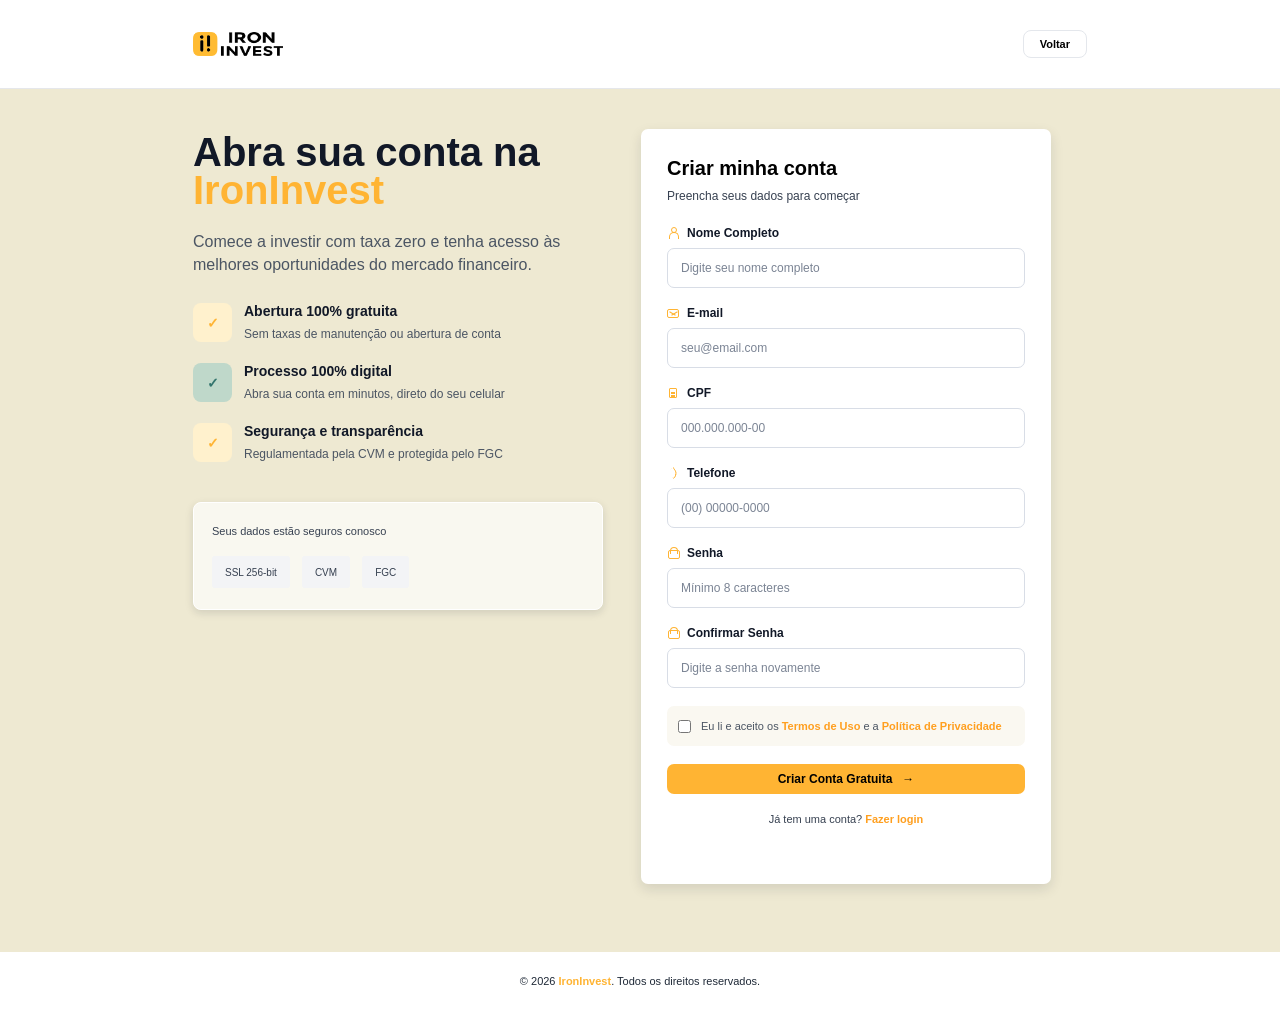
==== cadastro.html @ 4c27e64c "cadastro" ====
<!DOCTYPE html>
<html lang="pt-br" data-theme="light">
<head>
    <meta charset="UTF-8" />
    <meta name="viewport" content="width=device-width, initial-scale=1.0" />
    <meta name="description" content="Abra sua conta na IronInvest preenchendo seus dados cadastrais." />
    <meta name="referrer" content="strict-origin-when-cross-origin" />
    <meta http-equiv="Content-Security-Policy" content="default-src 'self'; script-src 'self'; style-src 'self' https://fonts.googleapis.com; font-src https://fonts.gstatic.com; img-src 'self' data:; object-src 'none'; base-uri 'self'; form-action 'self'; connect-src 'self'; upgrade-insecure-requests">
    <title>Abrir Conta | IronInvest</title>
    <link rel="shortcut icon" href="imagens/iron 512x512.png" type="image/x-icon">
    <link rel="preconnect" href="https://fonts.googleapis.com">
    <link rel="preconnect" href="https://fonts.gstatic.com" crossorigin>
    <link href="https://fonts.googleapis.com/css2?family=Inter:wght@400;500;600;700&display=swap" rel="stylesheet">
    <script src="theme-init.js"></script>
    <link rel="stylesheet" href="style.css">
</head>

<body class="cadastro-page">
    <header class="cadastro-header">
        <div class="container cadastro-header-container">
            <a href="index.html" class="logo-link">
                <img src="imagens/iron 300x80.png" alt="Logo IronInvest" class="logo" width="300" height="80" decoding="async">
            </a>

            <a class="cadastro-voltar" href="index.html">Voltar</a>
        </div>
    </header>

    <main class="cadastro-main">
        <div class="container cadastro-layout">
            <section class="cadastro-copy" aria-labelledby="cadastroTitulo">
                <h1 id="cadastroTitulo">Abra sua conta na <span>IronInvest</span></h1>
                <p>Comece a investir com taxa zero e tenha acesso às melhores oportunidades do mercado financeiro.</p>

                <div class="cadastro-beneficios" aria-label="Benefícios da conta IronInvest">
                    <article class="cadastro-beneficio">
                        <span class="cadastro-beneficio-icone cadastro-icone-amarelo" aria-hidden="true">✓</span>
                        <div>
                            <h2>Abertura 100% gratuita</h2>
                            <p>Sem taxas de manutenção ou abertura de conta</p>
                        </div>
                    </article>

                    <article class="cadastro-beneficio">
                        <span class="cadastro-beneficio-icone cadastro-icone-verde" aria-hidden="true">✓</span>
                        <div>
                            <h2>Processo 100% digital</h2>
                            <p>Abra sua conta em minutos, direto do seu celular</p>
                        </div>
                    </article>

                    <article class="cadastro-beneficio">
                        <span class="cadastro-beneficio-icone cadastro-icone-amarelo" aria-hidden="true">✓</span>
                        <div>
                            <h2>Segurança e transparência</h2>
                            <p>Regulamentada pela CVM e protegida pelo FGC</p>
                        </div>
                    </article>
                </div>

                <aside class="cadastro-seguranca" aria-label="Selos de segurança">
                    <p>Seus dados estão seguros conosco</p>
                    <div>
                        <span>SSL 256-bit</span>
                        <span>CVM</span>
                        <span>FGC</span>
                    </div>
                </aside>
            </section>

            <section class="cadastro-card" aria-labelledby="cadastroFormTitulo">
                <h2 id="cadastroFormTitulo">Criar minha conta</h2>
                <p>Preencha seus dados para começar</p>

                <form class="cadastro-form" action="cadastro.php" method="post" autocomplete="on">
                    <input type="hidden" name="origem" value="site_ironinvest">

                    <div class="cadastro-campo">
                        <label for="cadastroNome">
                            <span class="cadastro-label-icon cadastro-icon-user" aria-hidden="true"></span>
                            Nome Completo
                        </label>
                        <input type="text" id="cadastroNome" name="nome_completo" autocomplete="name" placeholder="Digite seu nome completo" minlength="3" maxlength="120" required>
                    </div>

                    <div class="cadastro-campo">
                        <label for="cadastroEmail">
                            <span class="cadastro-label-icon cadastro-icon-email" aria-hidden="true"></span>
                            E-mail
                        </label>
                        <input type="email" id="cadastroEmail" name="email" inputmode="email" autocomplete="email" placeholder="seu@email.com" maxlength="160" required>
                    </div>

                    <div class="cadastro-campo">
                        <label for="cadastroCpf">
                            <span class="cadastro-label-icon cadastro-icon-doc" aria-hidden="true"></span>
                            CPF
                        </label>
                        <input type="text" id="cadastroCpf" name="cpf" inputmode="numeric" autocomplete="off" placeholder="000.000.000-00" maxlength="14" pattern="\d{3}\.\d{3}\.\d{3}-\d{2}" required>
                    </div>

                    <div class="cadastro-campo">
                        <label for="cadastroTelefone">
                            <span class="cadastro-label-icon cadastro-icon-phone" aria-hidden="true"></span>
                            Telefone
                        </label>
                        <input type="tel" id="cadastroTelefone" name="telefone" inputmode="tel" autocomplete="tel" placeholder="(00) 00000-0000" maxlength="15" required>
                    </div>

                    <div class="cadastro-campo">
                        <label for="cadastroSenha">
                            <span class="cadastro-label-icon cadastro-icon-lock" aria-hidden="true"></span>
                            Senha
                        </label>
                        <input type="password" id="cadastroSenha" name="senha" autocomplete="new-password" placeholder="Mínimo 8 caracteres" minlength="8" maxlength="72" required>
                    </div>

                    <div class="cadastro-campo">
                        <label for="cadastroConfirmarSenha">
                            <span class="cadastro-label-icon cadastro-icon-lock" aria-hidden="true"></span>
                            Confirmar Senha
                        </label>
                        <input type="password" id="cadastroConfirmarSenha" name="confirmar_senha" autocomplete="new-password" placeholder="Digite a senha novamente" minlength="8" maxlength="72" required>
                    </div>

                    <label class="cadastro-termos" for="cadastroTermos">
                        <input type="checkbox" id="cadastroTermos" name="aceite_termos" value="1" required>
                        <span>Eu li e aceito os <a href="suporte.html#perguntas">Termos de Uso</a> e a <a href="sobre.html#certificacoes">Política de Privacidade</a></span>
                    </label>

                    <button class="cadastro-submit" type="submit">
                        Criar Conta Gratuita
                        <span aria-hidden="true">→</span>
                    </button>

                    <p class="cadastro-login">Já tem uma conta? <a href="index.html#login">Fazer login</a></p>
                    <p class="cadastro-status" role="status" aria-live="polite"></p>
                </form>
            </section>
        </div>
    </main>

    <footer class="cadastro-footer">
        <p>© 2026 <strong>IronInvest</strong>. Todos os direitos reservados.</p>
    </footer>

    <script src="site.js" defer></script>
</body>
</html>
---- style.css ----
﻿@charset "UTF-8";

:root {
    --color-page: #f3efe0;
    --color-section: #f7f5ee;
    --color-surface: #ffffff;
    --color-text: #061229;
    --color-primary: #ffbb32;
    --color-primary-dark: #ffb433;
    --color-green: #38765e;
    --color-blue: #1d3456;
    --shadow-soft: 0 3px 10px rgba(0, 0, 0, 0.08);
    --shadow-card: 0 18px 32px rgba(0, 0, 0, 0.12);
    --radius-sm: 7px;
    --radius-md: 8px;
    --section-fade: 72px;
    --container-padding: clamp(20px, 4vw, 32px);
    --section-padding: clamp(56px, 8vw, 84px);
}

* {
    box-sizing: border-box;
    margin: 0;
    padding: 0;
}

html {
    scroll-behavior: smooth;
    -webkit-text-size-adjust: 100%;
}

body {
    background-color: var(--color-page);
    color: var(--color-text);
    font-family: Inter, -apple-system, BlinkMacSystemFont, "Segoe UI", Roboto, sans-serif;
    overflow-x: hidden;
    padding-top: 78px;
}

img,
svg,
video,
canvas {
    height: auto;
    max-width: 100%;
}

input,
button,
textarea,
select {
    max-width: 100%;
}

a,
button,
input,
summary {
    -webkit-tap-highlight-color: rgba(255, 187, 50, 0.22);
}

:focus-visible {
    outline: 3px solid rgba(255, 187, 50, 0.55);
    outline-offset: 3px;
}

.container {
    max-width: 1160px;
    margin: 0 auto;
    padding: 0 var(--container-padding);
    width: 100%;
}

.responsive-section {
    padding-block: var(--section-padding);
}

.responsive-grid {
    --grid-min: 240px;
    --grid-gap: 24px;
    display: grid;
    gap: var(--grid-gap);
    grid-template-columns: repeat(auto-fit, minmax(min(100%, var(--grid-min)), 1fr));
}

.section-heading {
    margin: 0 auto 48px;
    max-width: 720px;
    text-align: center;
}

.stack {
    display: grid;
    gap: clamp(18px, 3vw, 28px);
}

/* HEADER */
.header {
    width: 100%;
    background: var(--color-surface);
    border-bottom: 1px solid #e5e5e5;
    position: fixed;
    top: 0;
    left: 0;
    z-index: 1000;
}

.header-container {
    display: grid;
    grid-template-columns: auto 1fr auto;
    align-items: center;
    height: 78px;
}

.logo-link {
    text-decoration: none;
}

.logo {
    display: block;
    height: 24px;
    max-width: 92px;
    width: auto;
}

.nav {
    display: flex;
    justify-content: center;
}

.menu {
    list-style: none;
    display: flex;
    gap: 32px;
}

.menu a,
.menu-disabled {
    text-decoration: none;
    font-size: 14px;
    line-height: 1.2;
    color: #000;
    font-weight: 600;
}

.menu-disabled {
    cursor: default;
}

.menu a:hover {
    color: var(--color-primary);
}

.menu a[aria-current="page"] {
    color: var(--color-primary-dark);
}

.actions {
    display: flex;
    align-items: center;
    gap: 12px;
}

/* BOTÕES GERAIS */
button {
    cursor: pointer;
    border: none;
    font-size: 12px;
    border-radius: var(--radius-md);
    font-family: inherit;
    transition:
        background-color 0.2s ease,
        color 0.2s ease,
        filter 0.2s ease,
        transform 0.2s ease,
        box-shadow 0.2s ease;
}

.theme-btn,
.login-btn {
    background: transparent;
    font-weight: 600;
    display: flex;
    align-items: center;
    gap: 6px;
}

.theme-btn:hover,
.login-btn:hover {
    background-color: #f5f5f5;
}

.theme-btn {
    width: 36px;
    height: 36px;
    justify-content: center;
    padding: 0;
    background: #f5f5f5;
    border: 1px solid #e4e4e4;
    box-shadow: 0 3px 8px rgba(15, 23, 42, 0.06);
}

.theme-btn:hover {
    background: #eeeeee;
    box-shadow: 0 4px 10px rgba(15, 23, 42, 0.08);
}

.login-btn {
    min-width: 90px;
    min-height: 36px;
    justify-content: center;
    padding: 10px 18px;
}

.primary-btn {
    background: var(--color-primary);
    border-radius: var(--radius-md);
    color: #000000;
    display: inline-flex;
    align-items: center;
    justify-content: center;
    font-size: 12px;
    font-weight: 600;
    min-height: 36px;
    padding: 10px 18px;
    text-decoration: none;
}

.primary-btn:hover {
    filter: brightness(0.95);
}

/* LOGIN MODAL */
body.login-modal-aberto {
    overflow: hidden;
}

.login-modal[hidden] {
    display: none;
}

.login-modal {
    position: fixed;
    inset: 0;
    z-index: 2000;
    display: grid;
    place-items: center;
    padding: 24px;
}

.login-backdrop {
    position: absolute;
    inset: 0;
    background: rgba(15, 18, 22, 0.34);
    backdrop-filter: blur(6px);
}

.login-dialog {
    position: relative;
    width: min(354px, 100%);
    max-height: min(560px, calc(100vh - 48px));
    overflow-y: auto;
    background: #ffffff;
    border-radius: 7px;
    box-shadow: 0 18px 36px rgba(15, 23, 42, 0.22);
    padding: 27px 25px 25px;
}

.login-topo {
    display: flex;
    align-items: center;
    justify-content: space-between;
    gap: 16px;
    margin-bottom: 22px;
}

.login-topo h2 {
    color: #111827;
    font-size: 19px;
    line-height: 1.2;
}

.login-close {
    width: 24px;
    height: 24px;
    background: transparent;
    color: #64748b;
    border-radius: 50%;
    display: inline-flex;
    align-items: center;
    justify-content: center;
    font-size: 24px;
    line-height: 1;
    padding: 0;
}

.login-close:hover {
    background: #f3f4f6;
    color: #111827;
}

.login-form {
    display: grid;
    gap: 18px;
}

.login-campo {
    display: grid;
    gap: 8px;
}

.login-campo label {
    color: #111827;
    display: inline-flex;
    align-items: center;
    gap: 8px;
    font-size: 12px;
    font-weight: 700;
}

.login-label-icon {
    color: var(--color-primary-dark);
    display: inline-block;
    flex: 0 0 12px;
    height: 12px;
    position: relative;
    width: 12px;
}

.login-label-email {
    border: 1.5px solid currentColor;
    border-radius: 2px;
    height: 9px;
    margin-top: 1px;
}

.login-label-email::before,
.login-label-email::after {
    border-top: 1.5px solid currentColor;
    content: "";
    left: 1px;
    position: absolute;
    top: 3px;
    width: 7px;
}

.login-label-email::before {
    transform: rotate(31deg);
}

.login-label-email::after {
    left: 3px;
    transform: rotate(-31deg);
}

.login-label-lock::before {
    border: 1.5px solid currentColor;
    border-bottom: 0;
    border-radius: 6px 6px 0 0;
    content: "";
    height: 6px;
    left: 3px;
    position: absolute;
    top: 0;
    width: 6px;
}

.login-label-lock::after {
    border: 1.5px solid currentColor;
    border-radius: 2px;
    bottom: 0;
    content: "";
    height: 7px;
    left: 1px;
    position: absolute;
    width: 10px;
}

.login-campo input {
    width: 100%;
    min-height: 40px;
    border: 1px solid #d8dde6;
    border-radius: 7px;
    background: #ffffff;
    color: #111827;
    font-family: inherit;
    font-size: 12px;
    outline: 0;
    padding: 0 14px;
}

.login-campo input::placeholder {
    color: #7b8494;
}

.login-campo input:focus {
    border-color: var(--color-primary-dark);
    box-shadow: 0 0 0 3px rgba(255, 180, 51, 0.16);
}

.login-submit {
    min-height: 28px;
    background: var(--color-primary-dark);
    color: #000000;
    border-radius: 7px;
    display: inline-flex;
    align-items: center;
    justify-content: center;
    gap: 10px;
    font-weight: 700;
}

.login-submit:hover {
    filter: brightness(0.97);
}

.login-link,
.login-cadastro a {
    width: fit-content;
    margin: 0 auto;
    background: transparent;
    color: #ff9f1f;
    font-size: 11px;
    font-weight: 600;
    padding: 0;
    text-decoration: none;
}

.login-link:hover,
.login-cadastro a:hover {
    color: #d97706;
}

.login-cadastro {
    color: #5e6675;
    font-size: 11px;
    line-height: 1.4;
    text-align: center;
}

.login-status {
    min-height: 14px;
    color: #32746d;
    font-size: 11px;
    font-weight: 700;
    line-height: 1.3;
    text-align: center;
}

/* CADASTRO */
.cadastro-page {
    background: #eee9d2;
    min-height: 100vh;
    padding-top: 0;
}

.cadastro-header {
    background: #ffffff;
    border-bottom: 1px solid #e5e7eb;
    overflow: hidden;
}

.cadastro-header-container {
    max-width: 958px;
    min-height: 88px;
    display: flex;
    align-items: center;
    justify-content: space-between;
    gap: 24px;
}

.cadastro-voltar {
    flex: 0 0 auto;
    min-height: 28px;
    border: 1px solid #e4e7ec;
    border-radius: var(--radius-md);
    color: #000000;
    display: inline-flex;
    align-items: center;
    justify-content: center;
    font-size: 11px;
    font-weight: 700;
    padding: 7px 16px;
    text-decoration: none;
    white-space: nowrap;
}

.cadastro-voltar:hover {
    border-color: var(--color-primary-dark);
    color: #111827;
}

.cadastro-main {
    padding: 40px 0 68px;
}

.cadastro-layout {
    max-width: 958px;
    display: grid;
    grid-template-columns: minmax(0, 410px) minmax(0, 410px);
    gap: 38px;
    align-items: start;
}

.cadastro-copy {
    min-width: 0;
    padding-top: 4px;
}

.cadastro-copy h1 {
    color: #111827;
    font-size: clamp(34px, 3.8vw, 40px);
    line-height: 0.96;
    margin-bottom: 20px;
}

.cadastro-copy h1 span {
    color: var(--color-primary-dark);
    display: block;
}

.cadastro-copy > p {
    color: #4b5563;
    font-size: 16px;
    line-height: 1.45;
    margin-bottom: 27px;
    max-width: 390px;
}

.cadastro-beneficios {
    display: grid;
    gap: 21px;
    margin-bottom: 40px;
}

.cadastro-beneficio {
    display: grid;
    grid-template-columns: 39px minmax(0, 1fr);
    gap: 12px;
    align-items: center;
}

.cadastro-beneficio-icone {
    width: 39px;
    height: 39px;
    border-radius: var(--radius-md);
    display: inline-flex;
    align-items: center;
    justify-content: center;
    font-size: 14px;
    font-weight: 700;
}

.cadastro-icone-amarelo {
    background: #fff1cd;
    color: var(--color-primary-dark);
}

.cadastro-icone-verde {
    background: #bfd8ca;
    color: #32746d;
}

.cadastro-beneficio h2 {
    color: #111827;
    font-size: 14px;
    line-height: 1.2;
    margin-bottom: 6px;
}

.cadastro-beneficio p {
    color: #4b5563;
    font-size: 12px;
    line-height: 1.35;
}

.cadastro-seguranca {
    background: rgba(255, 255, 255, 0.68);
    border: 1px solid #ffffff;
    border-radius: var(--radius-md);
    box-shadow: 0 3px 8px rgba(15, 23, 42, 0.13);
    padding: 21px 18px;
}

.cadastro-seguranca p {
    color: #374151;
    font-size: 11px;
    line-height: 1.3;
    margin-bottom: 18px;
}

.cadastro-seguranca div {
    display: flex;
    flex-wrap: wrap;
    gap: 12px;
}

.cadastro-seguranca span {
    background: #f3f4f6;
    color: #374151;
    display: inline-flex;
    align-items: center;
    justify-content: center;
    min-height: 32px;
    border-radius: 3px;
    font-size: 10px;
    font-weight: 500;
    padding: 7px 13px;
}

.cadastro-card {
    min-width: 0;
    background: #ffffff;
    border-radius: 7px;
    box-shadow: 0 5px 13px rgba(15, 23, 42, 0.12);
    padding: 27px 26px 25px;
}

.cadastro-card h2 {
    color: #000000;
    font-size: 20px;
    line-height: 1.2;
    margin-bottom: 8px;
}

.cadastro-card > p {
    color: #374151;
    font-size: 12px;
    line-height: 1.45;
    margin-bottom: 21px;
}

.cadastro-form {
    display: grid;
    gap: 18px;
}

.cadastro-campo {
    display: grid;
    gap: 8px;
}

.cadastro-campo label {
    color: #111827;
    display: inline-flex;
    align-items: center;
    gap: 8px;
    font-size: 12px;
    font-weight: 700;
}

.cadastro-label-icon {
    color: var(--color-primary-dark);
    display: inline-block;
    flex: 0 0 12px;
    height: 12px;
    position: relative;
    width: 12px;
}

.cadastro-icon-user::before {
    border: 1.5px solid currentColor;
    border-radius: 50%;
    content: "";
    height: 4px;
    left: 4px;
    position: absolute;
    top: 0;
    width: 4px;
}

.cadastro-icon-user::after {
    border: 1.5px solid currentColor;
    border-bottom: 0;
    border-radius: 7px 7px 0 0;
    bottom: 0;
    content: "";
    height: 6px;
    left: 2px;
    position: absolute;
    width: 8px;
}

.cadastro-icon-email {
    border: 1.5px solid currentColor;
    border-radius: 2px;
    height: 9px;
    margin-top: 1px;
}

.cadastro-icon-email::before,
.cadastro-icon-email::after {
    border-top: 1.5px solid currentColor;
    content: "";
    left: 1px;
    position: absolute;
    top: 3px;
    width: 7px;
}

.cadastro-icon-email::before {
    transform: rotate(31deg);
}

.cadastro-icon-email::after {
    left: 3px;
    transform: rotate(-31deg);
}

.cadastro-icon-doc::before {
    border: 1.5px solid currentColor;
    border-radius: 1px;
    content: "";
    inset: 1px 2px;
    position: absolute;
}

.cadastro-icon-doc::after {
    background: currentColor;
    box-shadow: 0 3px 0 currentColor;
    content: "";
    height: 1.5px;
    left: 4px;
    position: absolute;
    top: 5px;
    width: 4px;
}

.cadastro-icon-phone::before {
    border: 1.5px solid currentColor;
    border-left: 0;
    border-top: 0;
    border-radius: 0 0 7px 0;
    content: "";
    height: 9px;
    left: 3px;
    position: absolute;
    top: 1px;
    transform: rotate(-35deg);
    width: 6px;
}

.cadastro-icon-lock::before {
    border: 1.5px solid currentColor;
    border-bottom: 0;
    border-radius: 6px 6px 0 0;
    content: "";
    height: 6px;
    left: 3px;
    position: absolute;
    top: 0;
    width: 6px;
}

.cadastro-icon-lock::after {
    border: 1.5px solid currentColor;
    border-radius: 2px;
    bottom: 0;
    content: "";
    height: 7px;
    left: 1px;
    position: absolute;
    width: 10px;
}

.cadastro-campo input {
    width: 100%;
    min-height: 40px;
    border: 1px solid #d8dde6;
    border-radius: 7px;
    background: #ffffff;
    color: #111827;
    font-family: inherit;
    font-size: 12px;
    outline: 0;
    padding: 0 13px;
}

.cadastro-campo input::placeholder {
    color: #7b8494;
}

.cadastro-campo input:focus {
    border-color: var(--color-primary-dark);
    box-shadow: 0 0 0 3px rgba(255, 180, 51, 0.16);
}

.cadastro-termos {
    min-height: 40px;
    background: #faf8f1;
    border-radius: 7px;
    color: #4b5563;
    display: grid;
    grid-template-columns: auto minmax(0, 1fr);
    gap: 10px;
    align-items: center;
    font-size: 11px;
    line-height: 1.35;
    padding: 11px;
}

.cadastro-termos input {
    accent-color: #111827;
    width: 13px;
    height: 13px;
}

.cadastro-termos a,
.cadastro-login a {
    color: #ff9f1f;
    font-weight: 600;
    text-decoration: none;
}

.cadastro-termos a:hover,
.cadastro-login a:hover {
    color: #d97706;
}

.cadastro-submit {
    min-height: 30px;
    background: var(--color-primary-dark);
    color: #000000;
    border-radius: 7px;
    display: inline-flex;
    align-items: center;
    justify-content: center;
    gap: 10px;
    font-weight: 700;
}

.cadastro-submit:hover {
    filter: brightness(0.97);
}

.cadastro-login,
.cadastro-status {
    color: #374151;
    font-size: 11px;
    line-height: 1.35;
    text-align: center;
}

.cadastro-status {
    min-height: 14px;
    color: #32746d;
    font-weight: 700;
}

.cadastro-footer {
    background: #ffffff;
    color: #1f2937;
    font-size: 11px;
    line-height: 1.4;
    padding: 22px var(--container-padding);
    text-align: center;
}

.cadastro-footer strong {
    color: var(--color-primary-dark);
}

@media (max-width: 900px) {
    .cadastro-header-container,
    .cadastro-layout {
        max-width: 660px;
    }

    .cadastro-layout {
        grid-template-columns: 1fr;
        gap: 32px;
    }

    .cadastro-copy {
        padding-top: 0;
    }

    .cadastro-copy > p {
        max-width: none;
    }

    .cadastro-seguranca {
        max-width: 100%;
    }
}

@media (max-width: 560px) {
    .cadastro-header-container {
        min-height: 74px;
    }

    .cadastro-voltar {
        padding-inline: 12px;
    }

    .cadastro-main {
        padding: 34px 0 56px;
    }

    .cadastro-copy h1 {
        font-size: 34px;
    }

    .cadastro-card {
        padding: 25px 22px;
    }

    .cadastro-termos {
        align-items: start;
    }
}

/* HERO SECTION */
.hero {
    background: var(--color-page);
}

.hero-section {
    display: grid;
    grid-template-columns: minmax(0, 500px) minmax(0, 520px);
    align-items: center;
    justify-content: space-between;
    gap: 64px;
    min-height: 0;
    padding-bottom: 72px;
    padding-top: 68px;
}

.hero-content {
    width: 100%;
    text-align: left;
}

.frase-eftc h1 {
    font-size: clamp(32px, 4vw, 42px);
    line-height: 1.02;
    color: #111111;
    letter-spacing: 0;
    margin-bottom: 22px;
    font-weight: 700;
}

.no-wrap {
    white-space: nowrap;
}

.destaque-p {
    color: var(--color-primary);
}

.frase-eftc p {
    color: #555;
    font-size: 16px;
    line-height: 1.42;
    margin-bottom: 32px;
    max-width: 540px;
}

.hero-buttons {
    display: flex;
    gap: 16px;
    margin-bottom: 40px;
    justify-content: flex-start;
}

.btn {
    display: inline-flex;
    align-items: center;
    justify-content: center;
    min-width: 139px;
    padding: 10px 18px;
    border-radius: var(--radius-md);
    text-decoration: none;
    font-weight: 600;
    font-size: 12px;
}

.btn-primary {
    background-color: var(--color-primary);
    color: #000;
}

.btn-primary:hover {
    filter: brightness(0.95);
}

.btn-secondary {
    background-color: #ffffff;
    color: #000;
}

.btn-secondary:hover {
    background-color: #f9f9f9;
}

/* BENEFÍCIOS */
.beneficios {
    display: flex;
    gap: 24px;
    flex-wrap: nowrap;
}

.card-beneficio {
    display: flex;
    align-items: center;
    gap: 12px;
}

.icone {
    width: 30px;
    height: 30px;
    border-radius: 8px;
    display: flex;
    align-items: center;
    justify-content: center;
    font-size: 15px;
}

.icone-amarelo {
    background: #fdf0d5;
}

.icone-verde {
    background: #e0f0e9;
}

.card-beneficio h4 {
    margin: 0;
    font-size: 13px;
    font-weight: 700;
    color: #111;
}

.card-beneficio p {
    margin: 0;
    font-size: 11px;
    color: #666;
}

/* IMAGEM E BADGES */
.hero-image {
    min-width: 0;
    display: flex;
    justify-content: flex-end;
}

.image-wrapper {
    position: relative;
    background: var(--color-surface);
    padding: 18px;
    border-radius: 10px;
    width: 100%;
    max-width: none;
    box-shadow: none;
}

.img-invest {
    width: 100%;
    height: 328px;
    object-fit: cover;
    border-radius: 6px;
    display: block;
}

.badge {
    position: absolute;
    padding: 12px 13px;
    border-radius: 7px;
    display: flex;
    flex-direction: column;
    font-size: 14px;
    box-shadow: 0 4px 12px rgba(0,0,0,0.1);
}

.badge span {
    font-size: 12px;
    margin-bottom: 4px;
}

.badge strong {
    font-size: 14px;
}

.badge-cdi {
    bottom: -13px;
    left: -12px;
    background-color: var(--color-primary);
    color: #000;
}

.badge-ibov {
    top: -13px;
    right: -13px;
    background-color: var(--color-green);
    color: #fff;
}

/* RESPONSIVIDADE */
@media (max-width: 992px) {
    .hero-section {
        grid-template-columns: 1fr;
        text-align: center;
        gap: 52px;
    }

    .hero-content {
        margin: 0 auto;
        max-width: 560px;
    }

    .hero-buttons {
        justify-content: center;
    }

    .beneficios {
        justify-content: center;
        flex-wrap: wrap;
    }

    .image-wrapper {
        margin: 0 auto;
        max-width: 458px;
    }
}

/* MENU TOGGLE (Mobile) */
.menu-toggle {
    display: none;
    background: transparent;
    border: none;
    width: 30px;
    height: 24px;
    flex-direction: column;
    justify-content: space-between;
}

.menu-toggle .bar {
    display: block;
    width: 100%;
    height: 3px;
    background: #333;
    border-radius: 3px;
}

.menu.open {
    display: flex;
    flex-direction: column;
    position: absolute;
    top: 100%;
    left: 0;
    background: var(--color-surface);
    width: 100%;
    padding: 20px;
    box-shadow: 0 4px 12px rgba(0,0,0,0.1);
    gap: 16px;
}

.menu.open li {
    list-style: none;
}

.menu.open a,
.menu.open .menu-disabled {
    text-decoration: none;
    color: #000;
    font-weight: 600;
    padding: 10px 0;
    display: block;
}

.sr-only {
    position: absolute;
    width: 1px;
    height: 1px;
    padding: 0;
    margin: -1px;
    overflow: hidden;
    clip: rect(0, 0, 0, 0);
    white-space: nowrap;
    border: 0;
}

@media (max-width: 768px) {
    body {
        padding-top: 72px;
        overflow-x: hidden;
    }

    .cadastro-page {
        padding-top: 0;
    }

    .container {
        padding: 0 22px;
    }

    .header-container {
        display: flex;
        gap: 12px;
        height: 72px;
        justify-content: flex-start;
        margin: 0;
        max-width: none;
        width: 100%;
    }

    .logo-link {
        flex: 0 0 auto;
        margin-right: auto;
        order: 1;
    }

    .cadastro-header .logo-link {
        margin-right: 0;
        order: 0;
    }

    .cadastro-voltar {
        order: 1;
    }

    .actions {
        flex: 0 0 auto;
        gap: 0;
        order: 2;
    }

    .nav {
        flex: 0 0 auto;
        order: 3;
        justify-content: flex-end;
    }

    .login-btn,
    .primary-btn {
        display: none;
    }

    .menu {
        display: none;
    }

    .menu-toggle {
        display: flex;
        flex: 0 0 30px;
    }

    .frase-eftc h1 {
        font-size: 36px;
    }

    .frase-eftc p {
        max-width: none;
    }

    .no-wrap {
        white-space: normal;
    }

    .badge-cdi {
        left: 10px;
        bottom: 10px;
    }

    .badge-ibov {
        right: 10px;
        top: 10px;
    }
}

@media (max-width: 560px) {
    .container {
        padding-left: 18px;
        padding-right: 18px;
    }

    .login-modal {
        padding: 18px;
    }

    .login-dialog {
        padding: 25px 24px;
    }

    .header-container {
        gap: 10px;
    }

    .hero-section {
        padding-top: 46px;
        padding-bottom: 58px;
    }

    .hero-content,
    .hero-image,
    .image-wrapper {
        max-width: 100%;
        min-width: 0;
    }

    .frase-eftc h1 {
        font-size: 32px;
    }

    .hero-buttons {
        flex-direction: column;
        width: 100%;
    }

    .btn {
        min-width: 0;
        width: 100%;
    }

    .beneficios {
        display: grid;
        grid-template-columns: repeat(2, minmax(0, 1fr));
        gap: 22px 12px;
    }

    .card-beneficio {
        min-width: 0;
    }

    .card-beneficio h4,
    .card-beneficio p {
        overflow-wrap: anywhere;
    }

    .img-invest {
        height: 210px;
    }

    .badge {
        max-width: calc(100% - 20px);
    }
}

/* SOBRE */
.sobre {
    background: var(--color-surface);
    scroll-margin-top: 78px;
}

.sobre-container {
    max-width: 1022px;
}

.sobre-topo {
    background: linear-gradient(180deg, var(--color-section) 0%, #f8f7f2 62%, #edf2ef 100%);
    padding: 86px 0 62px;
}

.sobre-intro {
    max-width: 690px;
    margin: 0 auto;
    text-align: center;
}

.sobre-intro h1,
.sobre-intro h2 {
    color: #000000;
    font-size: clamp(26px, 3.2vw, 34px);
    line-height: 1.18;
    margin-bottom: 16px;
}

.sobre-intro h1 span,
.sobre-intro h2 span {
    color: var(--color-primary-dark);
}

.sobre-intro p {
    color: #1d3456;
    font-size: 15px;
    line-height: 1.5;
}

.sobre-metricas {
    display: grid;
    grid-template-columns: repeat(4, minmax(0, 1fr));
    gap: 24px;
    margin-top: 52px;
}

.sobre-metrica-card {
    min-height: 96px;
    background: #ffffff;
    border-radius: var(--radius-md);
    box-shadow: 0 12px 22px rgba(15, 23, 42, 0.12);
    display: flex;
    flex-direction: column;
    align-items: center;
    justify-content: center;
    padding: 20px;
    text-align: center;
}

.sobre-metrica-card strong {
    color: var(--color-primary-dark);
    font-size: 26px;
    line-height: 1;
    margin-bottom: 10px;
}

.sobre-metrica-card span {
    color: #1f2937;
    font-size: 12px;
    line-height: 1.25;
}

.sobre-historia {
    display: grid;
    grid-template-columns: minmax(0, 450px) minmax(0, 460px);
    align-items: center;
    gap: 48px;
    padding: 64px 0;
}

.sobre-historia-texto h2 {
    color: #000000;
    font-size: 29px;
    line-height: 1.2;
    margin-bottom: 18px;
}

.sobre-historia-texto p {
    color: #061229;
    font-size: 13px;
    line-height: 1.48;
    margin-bottom: 15px;
}

.sobre-historia-texto p:last-child {
    margin-bottom: 0;
}

.sobre-historia-texto strong {
    font-weight: 700;
}

.sobre-historia-imagem {
    position: relative;
    margin: 0;
}

.sobre-historia-imagem img {
    display: block;
    width: 100%;
    height: 420px;
    object-fit: cover;
    border-radius: var(--radius-md);
    box-shadow: 0 20px 34px rgba(15, 23, 42, 0.18);
}

.sobre-foto-selo {
    position: absolute;
    width: 50px;
    height: 50px;
    border-radius: var(--radius-md);
    display: inline-flex;
    align-items: center;
    justify-content: center;
    font-size: 24px;
    line-height: 1;
    box-shadow: 0 10px 22px rgba(15, 23, 42, 0.16);
}

.sobre-foto-selo-topo {
    top: -13px;
    right: -14px;
    background: var(--color-primary-dark);
    color: #000000;
}

.sobre-foto-selo-baixo {
    bottom: -14px;
    left: -13px;
    background: #32746d;
    color: #ffffff;
}

.sobre-missao-faixa {
    background: #eee9d2;
    padding: 64px 0;
}

.sobre-missao-grid {
    display: grid;
    grid-template-columns: repeat(2, minmax(0, 1fr));
    gap: 38px;
}

.sobre-missao-card {
    min-height: 262px;
    border-radius: var(--radius-md);
    padding: 31px;
}

.sobre-card-amarelo {
    background: linear-gradient(135deg, #f5e7ba 0%, #f3edda 100%);
}

.sobre-card-verde {
    background: linear-gradient(135deg, #d9deca 0%, #e7e8d9 100%);
}

.sobre-card-icone,
.sobre-valor-icone,
.sobre-certificacao-icone {
    display: inline-flex;
    align-items: center;
    justify-content: center;
    line-height: 1;
}

.sobre-card-icone {
    width: 50px;
    height: 50px;
    border-radius: var(--radius-md);
    font-size: 24px;
    margin-bottom: 22px;
}

.sobre-icone-amarelo {
    background: var(--color-primary-dark);
    color: #000000;
}

.sobre-icone-verde {
    background: #32746d;
    color: #ffffff;
}

.sobre-missao-card h3 {
    color: #000000;
    font-size: 20px;
    line-height: 1.2;
    margin-bottom: 16px;
}

.sobre-missao-card p {
    color: #000000;
    font-size: 14px;
    line-height: 1.65;
}

.sobre-valores-faixa,
.sobre-certificacoes-faixa {
    background: var(--color-surface);
}

.sobre-valores-faixa {
    padding: 70px 0 0;
}

.sobre-certificacoes-faixa {
    padding: 70px 0 62px;
    scroll-margin-top: 78px;
}

.sobre-secao-cabecalho {
    text-align: center;
    margin-bottom: 48px;
}

.sobre-secao-cabecalho h2 {
    color: #000000;
    font-size: 29px;
    line-height: 1.2;
    margin-bottom: 14px;
}

.sobre-secao-cabecalho p {
    color: #1d3456;
    font-size: 15px;
    line-height: 1.45;
}

.sobre-valores-grid {
    display: grid;
    grid-template-columns: repeat(3, minmax(0, 1fr));
    gap: 25px;
}

.sobre-valor-card {
    min-height: 200px;
    background: linear-gradient(180deg, #ffffff 0%, #f7f4e7 100%);
    border: 1px solid #f0ecdc;
    border-radius: var(--radius-md);
    box-shadow: 0 10px 22px rgba(15, 23, 42, 0.1);
    padding: 24px;
}

.sobre-valor-icone {
    width: 44px;
    height: 44px;
    border-radius: var(--radius-md);
    background: #f8e8bd;
    color: var(--color-primary-dark);
    font-size: 22px;
    margin-bottom: 17px;
}

.sobre-valor-card h3 {
    color: #000000;
    font-size: 16px;
    line-height: 1.2;
    margin-bottom: 15px;
}

.sobre-valor-card p {
    color: #1f2937;
    font-size: 12px;
    line-height: 1.6;
}

.sobre-certificacoes-grid {
    display: grid;
    grid-template-columns: repeat(4, minmax(0, 1fr));
    gap: 25px;
}

.sobre-certificacao-card {
    min-height: 156px;
    background: #ffffff;
    border: 1px solid #f0f0f0;
    border-radius: var(--radius-md);
    box-shadow: 0 10px 22px rgba(15, 23, 42, 0.1);
    padding: 24px 20px 20px;
    text-align: center;
}

.sobre-certificacao-icone {
    width: 51px;
    height: 51px;
    border-radius: 50%;
    background: #32746d;
    color: #ffffff;
    font-size: 24px;
    margin-bottom: 17px;
}

.sobre-certificacao-card h3 {
    color: #000000;
    font-size: 14px;
    line-height: 1.2;
    margin-bottom: 12px;
}

.sobre-certificacao-card p {
    color: #1d3456;
    font-size: 11px;
    line-height: 1.45;
}

.sobre-cta-faixa {
    background: #eee9d2;
    padding: 64px 0 82px;
}

.sobre-cta {
    text-align: center;
}

.sobre-cta h2 {
    color: #000000;
    font-size: 29px;
    line-height: 1.2;
    margin-bottom: 18px;
}

.sobre-cta p {
    color: #1f2937;
    font-size: 15px;
    line-height: 1.45;
    max-width: 720px;
    margin: 0 auto 28px;
}

.sobre-cta-acoes {
    display: flex;
    justify-content: center;
    gap: 12px;
}

.sobre-cta-primario,
.sobre-cta-secundario {
    display: inline-flex;
    align-items: center;
    justify-content: center;
    min-width: 144px;
    min-height: 28px;
    border-radius: 7px;
    font-size: 12px;
    font-weight: 700;
    text-decoration: none;
    transition:
        background-color 0.2s ease,
        filter 0.2s ease,
        transform 0.2s ease;
}

.sobre-cta-primario {
    background: var(--color-primary-dark);
    color: #000000;
}

.sobre-cta-secundario {
    background: #ffffff;
    color: #000000;
    border: 1px solid #e0e0e0;
}

.sobre-cta-primario:hover,
.sobre-cta-secundario:hover {
    filter: brightness(0.97);
    transform: translateY(-1px);
}

@media (max-width: 980px) {
    .sobre-metricas,
    .sobre-certificacoes-grid {
        grid-template-columns: repeat(2, minmax(0, 1fr));
    }

    .sobre-historia {
        grid-template-columns: 1fr;
        gap: 36px;
    }

    .sobre-historia-texto {
        max-width: 620px;
    }

    .sobre-historia-imagem {
        max-width: 560px;
    }
}

@media (max-width: 760px) {
    .sobre-topo {
        padding: 66px 0 52px;
    }

    .sobre-missao-grid,
    .sobre-valores-grid {
        grid-template-columns: 1fr;
    }

    .sobre-historia {
        padding: 54px 0;
    }

    .sobre-historia-imagem img {
        height: 340px;
    }
}

@media (max-width: 560px) {
    .sobre {
        scroll-margin-top: 72px;
        overflow-x: hidden;
    }

    .sobre-container {
        max-width: 100%;
        width: auto;
    }

    .sobre-topo {
        padding: 56px 0 46px;
    }

    .sobre-intro h1,
    .sobre-intro h2,
    .sobre-secao-cabecalho h2,
    .sobre-cta h2 {
        font-size: 26px;
    }

    .sobre-intro p,
    .sobre-historia-texto p,
    .sobre-secao-cabecalho p,
    .sobre-cta p {
        font-size: 14px;
        max-width: calc(100vw - 44px);
    }

    .sobre-metricas,
    .sobre-certificacoes-grid {
        grid-template-columns: 1fr;
        gap: 18px;
        margin-top: 36px;
    }

    .sobre-historia-texto h2 {
        font-size: 25px;
    }

    .sobre-historia-imagem img {
        height: 280px;
    }

    .sobre-foto-selo {
        width: 44px;
        height: 44px;
        font-size: 20px;
    }

    .sobre-foto-selo-topo {
        top: 10px;
        right: 10px;
    }

    .sobre-foto-selo-baixo {
        bottom: 10px;
        left: 10px;
    }

    .sobre-missao-faixa,
    .sobre-cta-faixa {
        padding: 52px 0 58px;
    }

    .sobre-missao-card,
    .sobre-valor-card {
        padding: 24px;
    }

    .sobre-valores-faixa,
    .sobre-certificacoes-faixa {
        padding-top: 56px;
    }

    .sobre-certificacoes-faixa {
        padding-bottom: 52px;
        scroll-margin-top: 72px;
    }

    .sobre-cta-acoes {
        flex-direction: column;
        align-items: stretch;
    }

    .sobre-cta-primario,
    .sobre-cta-secundario {
        width: 100%;
        min-height: 38px;
    }
}

/* SUPORTE */
.suporte {
    background: var(--color-surface);
    overflow-x: hidden;
}

.suporte-container {
    max-width: 1022px;
}

.suporte-hero {
    min-height: 476px;
    background:
        radial-gradient(circle at 17% 38%, rgba(255, 183, 51, 0.16) 0%, rgba(255, 183, 51, 0) 26%),
        radial-gradient(circle at 82% 55%, rgba(50, 116, 109, 0.18) 0%, rgba(50, 116, 109, 0) 33%),
        linear-gradient(180deg, #fff8eb 0%, #f7f8f4 46%, #e8f1ed 100%);
    display: flex;
    align-items: center;
    padding: 72px 0 78px;
}

.suporte-hero-conteudo {
    max-width: 730px;
    margin: 0 auto;
    text-align: center;
}

.suporte-hero-icone {
    width: 76px;
    height: 76px;
    border-radius: 11px;
    background: var(--color-primary-dark);
    color: #ffffff;
    display: inline-flex;
    align-items: center;
    justify-content: center;
    font-size: 42px;
    font-weight: 500;
    margin-bottom: 34px;
    box-shadow: 0 16px 28px rgba(255, 180, 51, 0.18);
}

.suporte-hero h1 {
    color: #000000;
    font-size: clamp(30px, 4.2vw, 44px);
    line-height: 1.12;
    margin-bottom: 22px;
}

.suporte-hero h1 span,
.suporte-hero p strong,
.suporte-secao-cabecalho h2 span,
.suporte-cliente-card strong {
    color: var(--color-primary-dark);
}

.suporte-hero p {
    color: #24324a;
    font-size: 18px;
    line-height: 1.45;
    margin-bottom: 30px;
}

.suporte-busca {
    width: min(532px, 100%);
    min-height: 58px;
    margin: 0 auto;
    background: #ffffff;
    border: 2px solid var(--color-primary-dark);
    border-radius: 13px;
    display: flex;
    align-items: center;
    gap: 12px;
    padding: 0 17px;
    box-shadow: 0 8px 18px rgba(255, 180, 51, 0.2);
}

.suporte-busca span {
    color: #ffa51f;
    font-size: 23px;
    line-height: 1;
}

.suporte-busca input {
    width: 100%;
    min-width: 0;
    border: 0;
    outline: 0;
    color: #1f2937;
    background: transparent;
    font-family: inherit;
    font-size: 13px;
}

.suporte-busca input::placeholder {
    color: #6b7280;
}

.suporte-faq {
    background: var(--color-surface);
    padding: 78px 0;
    scroll-margin-top: 78px;
}

.suporte-categorias {
    max-width: 858px;
    margin: 0 auto;
    display: grid;
    gap: 26px;
}

.suporte-categoria {
    border: 1px solid #edf0ef;
    border-radius: 12px;
    background: #ffffff;
    box-shadow: 0 12px 24px rgba(15, 23, 42, 0.12);
    overflow: hidden;
}

.suporte-categoria-amarela {
    border-color: #ffe4ad;
}

.suporte-categoria-verde {
    border-color: #bfdbd7;
}

.suporte-categoria > summary,
.suporte-pergunta > summary {
    list-style: none;
}

.suporte-categoria > summary::-webkit-details-marker,
.suporte-pergunta > summary::-webkit-details-marker {
    display: none;
}

.suporte-categoria > summary {
    min-height: 99px;
    display: grid;
    grid-template-columns: auto 1fr auto;
    align-items: center;
    gap: 16px;
    padding: 24px 30px 24px 25px;
    cursor: pointer;
}

.suporte-categoria-amarela > summary {
    background: #fffaf1;
}

.suporte-categoria-verde > summary {
    background: #eff7f6;
}

.suporte-categoria-icone {
    width: 51px;
    height: 51px;
    border-radius: var(--radius-md);
    display: inline-flex;
    align-items: center;
    justify-content: center;
    color: #ffffff;
    font-size: 25px;
    line-height: 1;
    box-shadow: 0 10px 18px rgba(15, 23, 42, 0.15);
}

.suporte-categoria-amarela .suporte-categoria-icone {
    background: var(--color-primary-dark);
}

.suporte-categoria-verde .suporte-categoria-icone {
    background: #438078;
}

.suporte-categoria strong {
    color: #000000;
    font-size: 23px;
    line-height: 1.2;
}

.suporte-categoria-acao {
    display: inline-flex;
    align-items: center;
    gap: 14px;
    font-size: 11px;
    line-height: 1;
    font-weight: 500;
}

.suporte-categoria-acao::before {
    content: "Expandir";
}

.suporte-categoria[open] .suporte-categoria-acao::before {
    content: "Recolher";
}

.suporte-categoria-acao::after {
    content: "";
    width: 9px;
    height: 9px;
    border-right: 2px solid currentColor;
    border-bottom: 2px solid currentColor;
    transform: rotate(45deg);
    margin-top: -5px;
}

.suporte-categoria[open] .suporte-categoria-acao::after {
    transform: rotate(225deg);
    margin-top: 5px;
}

.suporte-categoria-amarela .suporte-categoria-acao {
    color: #ffa51f;
}

.suporte-categoria-verde .suporte-categoria-acao {
    color: #32746d;
}

.suporte-perguntas {
    display: grid;
    gap: 12px;
    padding: 12px 25px 25px;
}

.suporte-pergunta {
    background: #ffffff;
    border: 1px solid #e1e5ea;
    border-radius: 9px;
    box-shadow: 0 5px 12px rgba(15, 23, 42, 0.1);
}

.suporte-pergunta > summary {
    min-height: 55px;
    display: grid;
    grid-template-columns: auto 1fr auto;
    align-items: center;
    gap: 14px;
    padding: 0 22px 0 20px;
    color: #000000;
    cursor: pointer;
    font-size: 14px;
    font-weight: 700;
}

.suporte-pergunta > summary::after {
    content: "";
    width: 8px;
    height: 8px;
    border-right: 1.8px solid #8c96a3;
    border-bottom: 1.8px solid #8c96a3;
    transform: rotate(45deg);
    margin-top: -5px;
}

.suporte-pergunta[open] > summary::after {
    transform: rotate(225deg);
    margin-top: 5px;
}

.suporte-pergunta > summary span {
    color: #9aa3af;
    font-size: 15px;
    font-weight: 500;
}

.suporte-pergunta p {
    border-top: 1px solid #edf0f3;
    color: #334155;
    font-size: 12px;
    line-height: 1.55;
    padding: 0 22px 18px 49px;
}

.suporte-contato {
    background:
        radial-gradient(circle at 15% 42%, rgba(255, 183, 51, 0.14) 0%, rgba(255, 183, 51, 0) 24%),
        radial-gradient(circle at 82% 48%, rgba(50, 116, 109, 0.14) 0%, rgba(50, 116, 109, 0) 31%),
        linear-gradient(180deg, #fffaf1 0%, #ffffff 46%, #eef4f1 100%);
    padding: 74px 0 78px;
    scroll-margin-top: 78px;
}

.suporte-secao-cabecalho {
    text-align: center;
    margin-bottom: 48px;
}

.suporte-secao-cabecalho h2 {
    color: #000000;
    font-size: clamp(29px, 3.8vw, 39px);
    line-height: 1.15;
    margin-bottom: 12px;
}

.suporte-secao-cabecalho p {
    color: #374151;
    font-size: 18px;
    line-height: 1.45;
}

.suporte-contato-grid {
    display: grid;
    grid-template-columns: repeat(3, minmax(0, 1fr));
    gap: 27px;
    margin-bottom: 50px;
}

.suporte-contato-card {
    min-height: 216px;
    border: 1px solid #ffffff;
    border-radius: var(--radius-md);
    padding: 31px 24px 25px;
    text-align: center;
    box-shadow: 0 13px 25px rgba(15, 23, 42, 0.12);
}

.suporte-contato-amarelo {
    background: linear-gradient(135deg, #fff6e4 0%, #fffaf2 52%, #f4f0e1 100%);
    border-color: #ffe4ad;
}

.suporte-contato-verde {
    background: linear-gradient(135deg, #eef8f7 0%, #edf4f1 50%, #f6f6ed 100%);
    border-color: #c9dfdb;
}

.suporte-contato-icone {
    width: 63px;
    height: 63px;
    border-radius: 12px;
    color: #ffffff;
    display: inline-flex;
    align-items: center;
    justify-content: center;
    font-size: 31px;
    line-height: 1;
    margin-bottom: 22px;
    box-shadow: 0 10px 18px rgba(15, 23, 42, 0.16);
}

.suporte-contato-amarelo .suporte-contato-icone {
    background: var(--color-primary-dark);
}

.suporte-contato-verde .suporte-contato-icone {
    background: #438078;
}

.suporte-contato-card h3 {
    color: #000000;
    font-size: 18px;
    line-height: 1.2;
    margin-bottom: 16px;
}

.suporte-contato-card strong {
    display: block;
    color: #32746d;
    font-size: 13px;
    line-height: 1.2;
    margin-bottom: 16px;
}

.suporte-contato-amarelo strong {
    color: #ffa51f;
}

.suporte-contato-card p {
    color: #000000;
    font-size: 11px;
    line-height: 1.4;
}

.suporte-cliente-card {
    background: #ffffff;
    border: 1px solid #ffe4ad;
    border-radius: 10px;
    box-shadow: 0 18px 34px rgba(15, 23, 42, 0.12);
    min-height: 194px;
    padding: 39px 28px;
    text-align: center;
}

.suporte-cliente-card h2 {
    color: #000000;
    font-size: 25px;
    line-height: 1.2;
    margin-bottom: 18px;
}

.suporte-cliente-card p {
    color: #374151;
    font-size: 14px;
    line-height: 1.45;
    margin-bottom: 26px;
}

.suporte-cliente-card a {
    min-width: 207px;
    min-height: 28px;
    border-radius: 999px;
    background: var(--color-primary-dark);
    color: #ffffff;
    display: inline-flex;
    align-items: center;
    justify-content: center;
    gap: 6px;
    font-size: 13px;
    font-weight: 700;
    text-decoration: none;
}

.suporte-cliente-card a:hover {
    filter: brightness(0.97);
}

@media (max-width: 900px) {
    .suporte-contato-grid {
        grid-template-columns: 1fr;
        max-width: 520px;
        margin-left: auto;
        margin-right: auto;
    }
}

@media (max-width: 680px) {
    .suporte-hero {
        min-height: auto;
        padding: 58px 0 62px;
    }

    .suporte-hero h1 {
        font-size: 34px;
    }

    .suporte-hero p,
    .suporte-secao-cabecalho p {
        font-size: 15px;
    }

    .suporte-categoria > summary {
        min-height: 88px;
        padding: 20px;
    }

    .suporte-categoria strong {
        font-size: 20px;
    }

    .suporte-categoria-acao::before {
        content: "";
    }

    .suporte-perguntas {
        padding: 12px 18px 20px;
    }

    .suporte-pergunta > summary {
        min-height: 58px;
        padding: 0 16px;
        font-size: 13px;
    }

    .suporte-pergunta p {
        padding: 0 16px 18px 43px;
    }

    .suporte-secao-cabecalho h2 {
        font-size: 31px;
    }
}

@media (max-width: 520px) {
    .suporte-container {
        max-width: 100%;
        width: auto;
    }

    .suporte-hero-icone {
        width: 62px;
        height: 62px;
        font-size: 34px;
        margin-bottom: 26px;
    }

    .suporte-hero h1 {
        font-size: 28px;
        max-width: 320px;
        margin-left: auto;
        margin-right: auto;
    }

    .suporte-hero p {
        max-width: 320px;
        margin-left: auto;
        margin-right: auto;
    }

    .suporte-busca {
        max-width: 320px;
        width: 100%;
        min-height: 50px;
    }

    .suporte-categorias {
        max-width: 320px;
        width: 100%;
    }

    .suporte-contato-grid,
    .suporte-cliente-card {
        max-width: 320px;
        width: 100%;
        margin-left: auto;
        margin-right: auto;
    }

    .suporte-faq,
    .suporte-contato {
        padding: 56px 0;
        scroll-margin-top: 72px;
    }

    .suporte-categoria > summary {
        grid-template-columns: auto minmax(0, 1fr) auto;
        gap: 12px;
    }

    .suporte-categoria-icone {
        width: 46px;
        height: 46px;
        font-size: 22px;
    }

    .suporte-categoria strong {
        font-size: 18px;
    }

    .suporte-contato-card,
    .suporte-cliente-card {
        padding-left: 22px;
        padding-right: 22px;
    }
}

/* =========================
SIMULADOR
========================= */

.simulador {
    padding: 72px 0 78px;
    scroll-margin-top: 78px;
    background: linear-gradient(
        180deg,
        var(--color-page) 0%,
        var(--color-section) var(--section-fade),
        var(--color-section) 100%
    );
}

.simulador-header {
    text-align: center;
    margin-bottom: 42px;
}

.simulador-header h2 {
    color: #07101f;
    font-size: clamp(26px, 3vw, 30px);
    line-height: 1.2;
    margin-bottom: 12px;
}

.simulador-header p {
    color: var(--color-blue);
    font-size: 16px;
    line-height: 1.45;
}

.simulador-layout {
    max-width: 1010px;
    margin: 0 auto;
    display: grid;
    grid-template-columns: repeat(2, minmax(0, 1fr));
    gap: 34px;
    align-items: start;
}

.simulador-nota {
    color: #667085;
    font-size: 10px;
    line-height: 1.4;
    margin-top: 28px;
    text-align: center;
}

.simulador-coluna {
    display: grid;
    gap: 24px;
}

.sim-card {
    background: var(--color-surface);
    border: 1px solid #ececec;
    border-radius: var(--radius-md);
    padding: 24px;
    box-shadow: var(--shadow-soft);
}

.tipo-card h3 {
    color: var(--color-text);
    font-size: 13px;
    font-weight: 700;
    margin-bottom: 18px;
}

.tipo-investimento {
    display: grid;
    grid-template-columns: repeat(3, minmax(0, 1fr));
    gap: 12px;
    margin-bottom: 18px;
}

.tipo-investimento button {
    min-height: 44px;
    padding: 10px 8px;
    background: #f0f0f3;
    color: var(--color-text);
    border-radius: var(--radius-md);
    font-weight: 700;
    font-size: 13px;
}

.tipo-investimento button.ativo {
    background: var(--color-primary-dark);
    color: #000;
    box-shadow: 0 5px 12px rgba(214, 140, 12, 0.28);
}

.taxa-info {
    background: #fff8ed;
    color: #263047;
    border-radius: 7px;
    padding: 12px 13px;
    font-size: 12px;
}

.parametros-card {
    padding: 24px;
}

.campo-bloco + .campo-bloco {
    margin-top: 28px;
}

.campo-bloco label {
    display: flex;
    align-items: center;
    gap: 9px;
    color: var(--color-text);
    font-size: 14px;
    font-weight: 700;
    margin-bottom: 14px;
}

.campo-icone {
    display: inline-flex;
    width: 13px;
    color: #ff9d16;
    font-size: 17px;
    font-weight: 500;
    line-height: 1;
}

.calendario-icone {
    width: 13px;
    height: 13px;
    border: 1.6px solid #ff9d16;
    border-radius: 2px;
    position: relative;
}

.calendario-icone::before {
    content: "";
    position: absolute;
    top: 3px;
    left: -1.6px;
    width: 13px;
    height: 1.6px;
    background: #ff9d16;
}

.input-com-prefixo {
    display: flex;
    align-items: center;
    gap: 14px;
    min-height: 40px;
    border: 1px solid #d9dde6;
    border-radius: var(--radius-md);
    background: #fff;
    padding: 0 12px;
}

.input-com-prefixo span {
    color: var(--color-blue);
    font-size: 12px;
    font-weight: 700;
}

.input-com-prefixo input {
    width: 100%;
    border: 0;
    outline: 0;
    color: var(--color-text);
    background: transparent;
    font-size: 12px;
    font-weight: 500;
}

.input-com-prefixo input::-webkit-outer-spin-button,
.input-com-prefixo input::-webkit-inner-spin-button {
    margin: 0;
    -webkit-appearance: none;
}

.input-com-prefixo input[type="number"] {
    -moz-appearance: textfield;
}

.atalhos-valor {
    display: grid;
    grid-template-columns: repeat(4, minmax(0, 1fr));
    gap: 10px;
    margin-top: 14px;
}

.atalhos-valor button {
    min-height: 29px;
    background: #f1f1f4;
    color: var(--color-blue);
    border-radius: var(--radius-md);
    font-size: 12px;
    font-weight: 500;
}

.atalhos-valor button:hover {
    background: #e9e9ee;
}

.prazo-pill {
    display: flex;
    align-items: center;
    justify-content: center;
    width: 100%;
    min-height: 37px;
    background: var(--color-primary-dark);
    color: #000;
    border-radius: var(--radius-sm);
    font-size: 14px;
    font-weight: 700;
    margin-bottom: 15px;
}

.campo-bloco input[type="range"] {
    width: 100%;
    accent-color: #32746d;
}

.range-legenda {
    display: flex;
    justify-content: space-between;
    color: var(--color-blue);
    font-size: 12px;
    margin-top: 10px;
}

.resultado {
    background: var(--color-primary-dark);
    border-radius: var(--radius-sm);
    color: #000;
    padding: 32px 30px 30px;
    box-shadow: var(--shadow-card);
}

.resultado-titulo {
    display: flex;
    align-items: center;
    gap: 8px;
    margin-bottom: 30px;
}

.resultado-titulo h3 {
    font-size: 14px;
    font-weight: 700;
}

.resultado-icone {
    font-size: 20px;
    line-height: 1;
}

.resultado-label {
    display: block;
    font-size: 11px;
    margin-bottom: 6px;
}

.valor-final {
    font-size: clamp(34px, 4vw, 42px);
    line-height: 1.08;
    font-weight: 700;
    margin-bottom: 22px;
}

.detalhes {
    display: grid;
    grid-template-columns: repeat(2, minmax(0, 1fr));
    gap: 16px;
    margin-bottom: 24px;
}

.detalhe-card {
    background: rgba(208, 138, 21, 0.35);
    border-radius: var(--radius-sm);
    padding: 17px;
    min-height: 72px;
}

.detalhe-rendimento {
    background: rgba(129, 137, 62, 0.35);
}

.detalhe-card span {
    display: block;
    font-size: 10px;
    margin-bottom: 7px;
}

.detalhe-card strong {
    display: block;
    font-size: 14px;
    line-height: 1.2;
}

.rentabilidade-card {
    display: flex;
    align-items: center;
    justify-content: space-between;
    gap: 16px;
    background: #ffc767;
    border-radius: var(--radius-sm);
    min-height: 58px;
    padding: 0 18px;
    margin-bottom: 24px;
}

.rentabilidade-card span {
    font-size: 11px;
}

.rentabilidade-card strong {
    font-size: 19px;
    line-height: 1;
}

.btn-investir {
    width: 100%;
    min-height: 44px;
    background: #000;
    color: var(--color-primary-dark);
    border-radius: var(--radius-md);
    font-size: 13px;
    font-weight: 700;
}

.btn-investir span {
    margin-left: 6px;
    font-size: 16px;
}

.btn-investir:hover {
    filter: brightness(0.96);
}

@media (max-width: 980px) {
    .simulador-layout {
        grid-template-columns: 1fr;
        max-width: 560px;
    }
}

@media (max-width: 640px) {
    .simulador {
        padding: 56px 0 66px;
    }

    .simulador-header {
        margin-bottom: 32px;
    }

    .simulador-layout {
        gap: 24px;
    }

    .sim-card,
    .resultado {
        padding: 22px;
    }

    .tipo-investimento,
    .atalhos-valor,
    .detalhes {
        grid-template-columns: 1fr;
    }

    .valor-final {
        font-size: 32px;
    }
}

/* PRODUTOS */
.produtos {
    background: linear-gradient(
        180deg,
        var(--color-section) 0%,
        var(--color-surface) var(--section-fade),
        var(--color-surface) 100%
    );
    padding: 76px 0 84px;
}

.produtos-container {
    max-width: 1080px;
}

.produtos-header {
    text-align: center;
    margin-bottom: 48px;
}

.produtos-header h2 {
    color: #07101f;
    font-size: clamp(26px, 3vw, 30px);
    line-height: 1.2;
    margin-bottom: 12px;
}

.produtos-header p {
    color: #1d3456;
    font-size: 16px;
    line-height: 1.45;
    max-width: 650px;
    margin: 0 auto;
}

.carrossel-produtos {
    position: relative;
}

.carrossel-janela {
    overflow: hidden;
    outline: none;
    padding: 0 2px 2px;
}

.carrossel-janela:focus-visible {
    border-radius: var(--radius-md);
    box-shadow: 0 0 0 3px rgba(255, 187, 50, 0.35);
}

.carrossel-trilha {
    --cards-visiveis: 3;
    --carousel-gap: 28px;
    display: flex;
    gap: var(--carousel-gap);
    transition: transform 0.8s ease;
    will-change: transform;
}

.card-produto {
    flex: 0 0 calc((100% - (var(--carousel-gap) * (var(--cards-visiveis) - 1))) / var(--cards-visiveis));
    min-height: 338px;
    background: #ffffff;
    border: 1px solid #f0f0f0;
    border-radius: var(--radius-md);
    box-shadow: 0 6px 18px rgba(15, 23, 42, 0.08);
    padding: 24px;
    display: flex;
    flex-direction: column;
}

.produto-topo {
    display: flex;
    align-items: flex-start;
    justify-content: space-between;
    gap: 14px;
    margin-bottom: 26px;
}

.produto-icone {
    width: 38px;
    height: 38px;
    border-radius: var(--radius-md);
    background: #fff5e5;
    color: #ffa51f;
    display: inline-flex;
    align-items: center;
    justify-content: center;
    font-size: 20px;
    line-height: 1;
}

.risco {
    border-radius: 6px;
    padding: 4px 8px;
    font-size: 10px;
    font-weight: 700;
}

.risco-alto {
    background: #ffe1e1;
    color: #e11d28;
}

.risco-medio {
    background: #fff4bb;
    color: #8a6400;
}

.risco-baixo {
    background: #d9f8e2;
    color: #0f7a36;
}

.card-produto h3 {
    color: #000000;
    font-size: 16px;
    font-weight: 500;
    margin-bottom: 10px;
}

.card-produto strong {
    color: #176a67;
    font-size: 20px;
    line-height: 1.2;
    margin-bottom: 24px;
}

.card-produto p {
    color: #1d3456;
    font-size: 13px;
    line-height: 1.45;
    margin-bottom: 18px;
}

.card-produto ul {
    list-style: none;
    display: grid;
    gap: 11px;
    color: #1d3456;
    font-size: 12px;
    line-height: 1.2;
    margin-bottom: 24px;
}

.card-produto li::before {
    content: "";
    width: 4px;
    height: 4px;
    background: var(--color-primary-dark);
    border-radius: 50%;
    display: inline-block;
    margin: 0 8px 2px 0;
}

.card-produto button {
    width: 100%;
    min-height: 29px;
    margin-top: auto;
    background: var(--color-primary-dark);
    color: #000;
    border-radius: 6px;
    font-size: 12px;
    font-weight: 700;
}

.card-produto button:hover {
    filter: brightness(0.96);
}

.carrossel-controle {
    position: absolute;
    top: 50%;
    z-index: 2;
    width: 38px;
    height: 38px;
    border-radius: 50%;
    background: var(--color-primary-dark);
    color: #000;
    font-size: 30px;
    line-height: 1;
    display: flex;
    align-items: center;
    justify-content: center;
    box-shadow: 0 9px 18px rgba(0, 0, 0, 0.14);
    transform: translateY(-50%);
}

.carrossel-controle:hover {
    transform: translateY(-50%) scale(1.04);
}

.carrossel-anterior {
    left: -50px;
}

.carrossel-proximo {
    right: -50px;
}

.carrossel-pontos {
    display: flex;
    justify-content: center;
    gap: 7px;
    margin-top: 32px;
}

.produtos-acao {
    display: flex;
    justify-content: center;
    margin-top: 34px;
}

.produtos-acao button {
    min-width: 150px;
    min-height: 32px;
    background: #ffffff;
    border: 1px solid #d9dde6;
    color: #000000;
    border-radius: 6px;
    font-weight: 700;
}

.produtos-acao button:hover {
    background: #f7f7f7;
}

.carrossel-pontos button {
    width: 8px;
    height: 8px;
    border-radius: 999px;
    background: #ffdf9b;
    padding: 0;
}

.carrossel-pontos button.ativo {
    width: 25px;
    background: var(--color-primary-dark);
}

@media (max-width: 1100px) {
    .carrossel-anterior {
        left: -8px;
    }

    .carrossel-proximo {
        right: -8px;
    }
}

@media (max-width: 860px) {
    .produtos {
        padding-top: 62px;
    }

    .produtos-container {
        max-width: 690px;
    }

    .carrossel-trilha {
        --cards-visiveis: 2;
    }
}

@media (max-width: 620px) {
    .produtos {
        padding: 60px 0 68px;
    }

    .produtos-header {
        margin-bottom: 38px;
    }

    .produtos-header h2 {
        font-size: 26px;
    }

    .carrossel-trilha {
        --cards-visiveis: 1;
        --carousel-gap: 20px;
    }

    .card-produto {
        flex-basis: 100%;
    }

    .carrossel-controle {
        top: auto;
        bottom: -5px;
        transform: none;
    }

    .carrossel-controle:hover {
        transform: scale(1.04);
    }

    .carrossel-anterior {
        left: 18px;
    }

    .carrossel-proximo {
        right: 18px;
    }

    .carrossel-pontos {
        margin-top: 28px;
    }
}

/* POR QUE ESCOLHER */
.porque-escolher {
    background: var(--color-surface);
    padding: 78px 0 84px;
}

.porque-container {
    max-width: 1060px;
}

.porque-header {
    text-align: center;
    margin-bottom: 46px;
}

.porque-header h2 {
    color: #000000;
    font-size: clamp(26px, 3vw, 30px);
    line-height: 1.2;
    margin-bottom: 12px;
}

.porque-header span {
    color: var(--color-primary-dark);
}

.porque-header p {
    color: #263047;
    font-size: 14px;
    line-height: 1.55;
}

.diferenciais-grid {
    display: grid;
    grid-template-columns: repeat(4, minmax(0, 1fr));
    gap: 24px;
}

.diferencial-card {
    min-height: 176px;
    background: linear-gradient(180deg, #ffffff 0%, #f7f4e7 46%, #ece7ce 100%);
    border: 1px solid #ece7d8;
    border-radius: var(--radius-md);
    padding: 23px;
    box-shadow: 0 4px 12px rgba(15, 23, 42, 0.12);
}

.diferencial-icone {
    width: 38px;
    height: 38px;
    border-radius: var(--radius-md);
    background: #f8e8bd;
    color: #ffad27;
    display: inline-flex;
    align-items: center;
    justify-content: center;
    font-size: 20px;
    line-height: 1;
    margin-bottom: 18px;
}

.diferencial-card h3 {
    color: #000000;
    font-size: 14px;
    font-weight: 700;
    margin-bottom: 12px;
}

.diferencial-card p {
    color: #1f2937;
    font-size: 12px;
    line-height: 1.55;
}

@media (max-width: 980px) {
    .diferenciais-grid {
        grid-template-columns: repeat(2, minmax(0, 1fr));
    }
}

@media (max-width: 560px) {
    .porque-escolher {
        padding: 60px 0 68px;
    }

    .porque-header h2 {
        font-size: 26px;
    }

    .diferenciais-grid {
        grid-template-columns: 1fr;
        gap: 22px;
    }
}

/* DEPOIMENTOS */
.depoimentos {
    background: linear-gradient(
        180deg,
        var(--color-surface) 0%,
        #eee9d2 var(--section-fade),
        #eee9d2 100%
    );
    padding: 78px 0 76px;
}

.depoimentos-container {
    max-width: 1060px;
}

.depoimentos-header {
    text-align: center;
    margin-bottom: 48px;
}

.depoimentos-header h2 {
    color: #000000;
    font-size: clamp(26px, 3vw, 30px);
    line-height: 1.2;
    margin-bottom: 12px;
}

.depoimentos-header p {
    color: #1f2937;
    font-size: 16px;
    line-height: 1.45;
    max-width: 560px;
    margin: 0 auto;
}

.depoimentos-grid {
    display: grid;
    grid-template-columns: repeat(3, minmax(0, 1fr));
    gap: 26px;
}

.depoimento-card {
    min-height: 224px;
    background: #ffffff;
    border: 1px solid #ececec;
    border-radius: 9px;
    padding: 24px;
    box-shadow: 0 9px 18px rgba(15, 23, 42, 0.12);
    display: flex;
    flex-direction: column;
}

.estrelas {
    color: #ffa51f;
    font-size: 18px;
    letter-spacing: 1px;
    line-height: 1;
    margin-bottom: 20px;
}

.depoimento-card p {
    color: #061229;
    font-size: 13px;
    line-height: 1.6;
    margin-bottom: 26px;
}

.depoimento-card p strong {
    font-weight: 700;
}

.cliente {
    display: flex;
    align-items: center;
    gap: 16px;
    margin-top: auto;
}

.cliente-avatar {
    width: 38px;
    height: 38px;
    border-radius: 50%;
    flex: 0 0 38px;
    display: inline-flex;
    align-items: center;
    justify-content: center;
    color: #0f172a;
    font-size: 12px;
    font-weight: 700;
    box-shadow: inset 0 0 0 1px rgba(255, 255, 255, 0.5);
}

.avatar-iniciais {
    background: #eee7c8;
}

.avatar-carlos {
    background: linear-gradient(135deg, #d8d0c1, #58604d);
    color: #ffffff;
}

.avatar-ana {
    background: linear-gradient(135deg, #c3a793, #243a54);
    color: #ffffff;
}

.avatar-roberto {
    background: linear-gradient(135deg, #cdd7e5, #10223b);
    color: #ffffff;
}

.avatar-juliana {
    background: linear-gradient(135deg, #b5b8ff, #14438d);
    color: #ffffff;
}

.avatar-fernando {
    background: linear-gradient(135deg, #f2ba79, #1f4d58);
    color: #ffffff;
}

.cliente h3 {
    color: #000000;
    font-size: 13px;
    font-weight: 700;
    margin-bottom: 3px;
}

.cliente span {
    color: #263047;
    font-size: 11px;
}

.depoimentos-metricas {
    background: #ffffff;
    border-radius: 9px;
    box-shadow: 0 9px 18px rgba(15, 23, 42, 0.12);
    display: grid;
    grid-template-columns: repeat(4, minmax(0, 1fr));
    gap: 24px;
    margin-top: 46px;
    padding: 32px;
}

.depoimentos-metricas div {
    text-align: center;
}

.depoimentos-metricas strong {
    display: block;
    color: #ffa51f;
    font-size: 24px;
    line-height: 1;
    margin-bottom: 5px;
}

.depoimentos-metricas span {
    color: #1f2937;
    font-size: 13px;
}

@media (max-width: 900px) {
    .depoimentos-grid {
        grid-template-columns: repeat(2, minmax(0, 1fr));
    }
}

@media (max-width: 620px) {
    .depoimentos {
        padding: 62px 0 66px;
    }

    .depoimentos-header {
        margin-bottom: 38px;
    }

    .depoimentos-header h2 {
        font-size: 26px;
    }

    .depoimentos-grid,
    .depoimentos-metricas {
        grid-template-columns: 1fr;
    }

    .depoimentos-metricas {
        margin-top: 36px;
        padding: 26px;
    }
}

/* FOOTER */
.footer-site {
    background: #000000;
    color: #ffffff;
    padding: 58px 0 34px;
}

.footer-container {
    max-width: 1120px;
}

.newsletter {
    background: #32746d;
    border-radius: 10px;
    display: grid;
    grid-template-columns: minmax(0, 1fr) 442px;
    gap: 42px;
    align-items: center;
    padding: 34px;
    margin-bottom: 42px;
}

.newsletter h2 {
    color: #ece7ce;
    font-size: 20px;
    line-height: 1.2;
    margin-bottom: 8px;
}

.newsletter p {
    color: #ece7ce;
    font-size: 13px;
    line-height: 1.45;
}

.newsletter-form {
    display: grid;
    grid-template-columns: minmax(0, 1fr) 85px;
    gap: 10px;
}

.newsletter-form input {
    width: 100%;
    height: 28px;
    border: 0;
    border-radius: 6px;
    padding: 0 14px;
    font-family: inherit;
    font-size: 11px;
    outline: none;
}

.newsletter-form button {
    height: 28px;
    background: #ffbb32;
    color: #000000;
    border-radius: 6px;
    font-weight: 700;
}

.footer-links {
    border-top: 1px solid #2b2b2b;
    display: grid;
    grid-template-columns: 1.25fr repeat(4, 1fr);
    gap: 46px;
    padding: 44px 0;
}

.footer-brand h2 {
    color: var(--color-primary-dark);
    font-size: 20px;
    line-height: 1.2;
    margin-bottom: 18px;
}

.footer-brand p {
    color: #dbe7f3;
    font-size: 13px;
    line-height: 1.55;
    margin-bottom: 18px;
}

.footer-contato {
    display: grid;
    gap: 12px;
    list-style: none;
    margin-bottom: 24px;
}

.footer-contato li {
    color: #dbe7f3;
    font-size: 12px;
    line-height: 1.2;
}

.footer-contato span {
    display: inline-block;
    width: 18px;
    color: #dbe7f3;
}

.footer-social {
    display: flex;
    gap: 23px;
}

.footer-social a,
.footer-social-placeholder {
    color: #ffffff;
    font-size: 12px;
    text-decoration: none;
}

.footer-social-placeholder,
.footer-link-disabled {
    cursor: default;
    opacity: 0.72;
}

.footer-coluna {
    display: grid;
    align-content: start;
    gap: 15px;
}

.footer-coluna h3 {
    color: #ffffff;
    font-size: 13px;
    line-height: 1.2;
    margin-bottom: 8px;
}

.footer-coluna a,
.footer-link-disabled {
    color: #c7d7e6;
    font-size: 12px;
    line-height: 1.2;
    text-decoration: none;
}

.footer-coluna a:hover,
.footer-legal a:hover {
    color: var(--color-primary-dark);
}

.footer-base {
    border-top: 1px solid #24303c;
    display: flex;
    justify-content: space-between;
    gap: 24px;
    align-items: center;
    padding-top: 28px;
}

.footer-legal {
    display: flex;
    flex-wrap: wrap;
    gap: 24px;
    color: #c7d7e6;
    font-size: 11px;
}

.footer-legal a,
.footer-legal .footer-link-disabled {
    color: #c7d7e6;
    text-decoration: none;
}

.footer-selos {
    display: flex;
    align-items: center;
    gap: 8px;
    color: #c7d7e6;
    font-size: 11px;
}

.footer-selos strong {
    background: #12141a;
    border: 1px solid #1f2937;
    border-radius: 4px;
    color: #ffffff;
    font-size: 11px;
    line-height: 1;
    padding: 6px 11px;
}

@media (max-width: 900px) {
    .newsletter,
    .footer-links {
        grid-template-columns: 1fr;
    }

    .footer-links {
        gap: 34px;
    }

    .footer-base {
        align-items: flex-start;
        flex-direction: column;
    }
}

@media (max-width: 620px) {
    .footer-site {
        padding-top: 46px;
    }

    .newsletter {
        padding: 26px;
    }

    .newsletter-form {
        grid-template-columns: 1fr;
    }

    .footer-social {
        gap: 16px;
    }
}

/* TEMA ESCURO */
html[data-theme="dark"] {
    color-scheme: dark;
    --color-page: #0d1117;
    --color-section: #101820;
    --color-surface: #161d26;
    --color-text: #f5f7fb;
    --color-green: #4b9486;
    --color-blue: #c9d6ea;
    --shadow-soft: 0 10px 24px rgba(0, 0, 0, 0.32);
    --shadow-card: 0 18px 34px rgba(0, 0, 0, 0.4);
}

html[data-theme="dark"] body,
html[data-theme="dark"] .hero {
    color: var(--color-text);
}

html[data-theme="dark"] body {
    background: var(--color-page);
}

html[data-theme="dark"] .hero {
    background: var(--color-page);
}

html[data-theme="dark"] .header,
html[data-theme="dark"] .menu.open {
    background: #0a0f15;
    border-color: #253041;
}

html[data-theme="dark"] .logo-link {
    background: #ffffff;
    border-radius: 7px;
    padding: 5px 7px;
}

html[data-theme="dark"] .menu a,
html[data-theme="dark"] .menu-disabled,
html[data-theme="dark"] .login-btn,
html[data-theme="dark"] .frase-eftc h1,
html[data-theme="dark"] .simulador-header h2,
html[data-theme="dark"] .produtos-header h2,
html[data-theme="dark"] .porque-header h2,
html[data-theme="dark"] .depoimentos-header h2,
html[data-theme="dark"] .tipo-card h3,
html[data-theme="dark"] .campo-bloco label,
html[data-theme="dark"] .card-beneficio h4,
html[data-theme="dark"] .card-produto h3,
html[data-theme="dark"] .diferencial-card h3,
html[data-theme="dark"] .depoimento-card p,
html[data-theme="dark"] .cliente h3 {
    color: #f7f9fc;
}

html[data-theme="dark"] .menu a[aria-current="page"] {
    color: var(--color-primary-dark);
}

html[data-theme="dark"] .frase-eftc p,
html[data-theme="dark"] .card-beneficio p,
html[data-theme="dark"] .simulador-header p,
html[data-theme="dark"] .produtos-header p,
html[data-theme="dark"] .porque-header p,
html[data-theme="dark"] .depoimentos-header p,
html[data-theme="dark"] .card-produto p,
html[data-theme="dark"] .card-produto ul,
html[data-theme="dark"] .diferencial-card p,
html[data-theme="dark"] .cliente span,
html[data-theme="dark"] .depoimentos-metricas span,
html[data-theme="dark"] .range-legenda,
html[data-theme="dark"] .input-com-prefixo span {
    color: #cbd5e1;
}

html[data-theme="dark"] .theme-btn,
html[data-theme="dark"] .login-btn {
    color: #f7f9fc;
}

html[data-theme="dark"] .theme-btn:hover,
html[data-theme="dark"] .login-btn:hover {
    background: #1d2633;
}

html[data-theme="dark"] .theme-btn {
    background: #1d2633;
    border-color: #2f3b4d;
    box-shadow: 0 3px 8px rgba(0, 0, 0, 0.2);
}

html[data-theme="dark"] .theme-btn:hover {
    background: #263244;
    box-shadow: 0 4px 10px rgba(0, 0, 0, 0.26);
}

html[data-theme="dark"] .login-dialog {
    background: #161d26;
    border: 1px solid #293546;
    box-shadow: 0 22px 42px rgba(0, 0, 0, 0.42);
}

html[data-theme="dark"] .login-topo h2,
html[data-theme="dark"] .login-campo label {
    color: #f7f9fc;
}

html[data-theme="dark"] .login-close {
    color: #cbd5e1;
}

html[data-theme="dark"] .login-close:hover {
    background: #263244;
    color: #f7f9fc;
}

html[data-theme="dark"] .login-campo input {
    background: #101820;
    border-color: #293546;
    color: #f8fafc;
}

html[data-theme="dark"] .login-campo input::placeholder,
html[data-theme="dark"] .login-cadastro {
    color: #94a3b8;
}

html[data-theme="dark"] .cadastro-page,
html[data-theme="dark"] .cadastro-main {
    background: #101820;
}

html[data-theme="dark"] .cadastro-header,
html[data-theme="dark"] .cadastro-card,
html[data-theme="dark"] .cadastro-footer {
    background: #161d26;
    border-color: #293546;
}

html[data-theme="dark"] .cadastro-card,
html[data-theme="dark"] .cadastro-seguranca {
    box-shadow: var(--shadow-soft);
}

html[data-theme="dark"] .cadastro-copy h1,
html[data-theme="dark"] .cadastro-beneficio h2,
html[data-theme="dark"] .cadastro-card h2,
html[data-theme="dark"] .cadastro-campo label,
html[data-theme="dark"] .cadastro-footer {
    color: #f7f9fc;
}

html[data-theme="dark"] .cadastro-copy > p,
html[data-theme="dark"] .cadastro-beneficio p,
html[data-theme="dark"] .cadastro-card > p,
html[data-theme="dark"] .cadastro-login,
html[data-theme="dark"] .cadastro-termos,
html[data-theme="dark"] .cadastro-seguranca p {
    color: #cbd5e1;
}

html[data-theme="dark"] .cadastro-voltar,
html[data-theme="dark"] .cadastro-campo input {
    background: #101820;
    border-color: #293546;
    color: #f8fafc;
}

html[data-theme="dark"] .cadastro-campo input::placeholder {
    color: #94a3b8;
}

html[data-theme="dark"] .cadastro-seguranca,
html[data-theme="dark"] .cadastro-termos {
    background: #121a22;
    border-color: #293546;
}

html[data-theme="dark"] .cadastro-seguranca span {
    background: #1d2633;
    color: #dbeafe;
}

html[data-theme="dark"] .theme-btn img,
html[data-theme="dark"] .login-btn img,
html[data-theme="dark"] .menu-toggle .bar {
    filter: brightness(0) invert(1);
}

html[data-theme="dark"] .btn-secondary,
html[data-theme="dark"] .image-wrapper,
html[data-theme="dark"] .sim-card,
html[data-theme="dark"] .input-com-prefixo,
html[data-theme="dark"] .card-produto,
html[data-theme="dark"] .depoimento-card,
html[data-theme="dark"] .depoimentos-metricas {
    background: #161d26;
    border-color: #263244;
    box-shadow: var(--shadow-soft);
}

html[data-theme="dark"] .btn-secondary {
    color: #f8fafc;
}

html[data-theme="dark"] .btn-secondary:hover {
    background: #1b2430;
}

html[data-theme="dark"] .simulador,
html[data-theme="dark"] .produtos,
html[data-theme="dark"] .porque-escolher {
    background: var(--color-section);
}

html[data-theme="dark"] .simulador {
    background: linear-gradient(
        180deg,
        var(--color-page) 0%,
        var(--color-section) var(--section-fade),
        var(--color-section) 100%
    );
}

html[data-theme="dark"] .produtos {
    background: linear-gradient(
        180deg,
        var(--color-section) 0%,
        var(--color-surface) var(--section-fade),
        var(--color-surface) 100%
    );
}

html[data-theme="dark"] .porque-escolher {
    background: var(--color-surface);
}

html[data-theme="dark"] .depoimentos {
    background: linear-gradient(
        180deg,
        var(--color-surface) 0%,
        #121a22 var(--section-fade),
        #121a22 100%
    );
}

html[data-theme="dark"] .diferencial-card {
    background: linear-gradient(180deg, #161d26 0%, #121a22 48%, #101820 100%);
    border-color: #293546;
    box-shadow: var(--shadow-soft);
}

html[data-theme="dark"] .icone-amarelo,
html[data-theme="dark"] .produto-icone,
html[data-theme="dark"] .diferencial-icone {
    background: rgba(255, 187, 50, 0.16);
}

html[data-theme="dark"] .icone-verde {
    background: rgba(75, 148, 134, 0.2);
}

html[data-theme="dark"] .tipo-investimento button,
html[data-theme="dark"] .atalhos-valor button {
    background: #202a37;
    color: #e7edf7;
}

html[data-theme="dark"] .tipo-investimento button.ativo,
html[data-theme="dark"] .atalhos-valor button:hover {
    background: var(--color-primary-dark);
    color: #000000;
}

html[data-theme="dark"] .taxa-info {
    background: #202a37;
    color: #dbeafe;
}

html[data-theme="dark"] .input-com-prefixo input {
    color: #f8fafc;
}

html[data-theme="dark"] .newsletter-form input {
    background: #f8fafc;
    color: #061229;
}

html[data-theme="dark"] .input-com-prefixo input::placeholder {
    color: #94a3b8;
}

html[data-theme="dark"] .newsletter-form input::placeholder {
    color: #64748b;
}

html[data-theme="dark"] .resultado {
    background: #f3ad2f;
    color: #000000;
}

html[data-theme="dark"] .rentabilidade-card {
    background: #ffc767;
}

html[data-theme="dark"] .produtos-acao button {
    background: #111821;
    border-color: #2c3849;
    color: #f8fafc;
}

html[data-theme="dark"] .produtos-acao button:hover {
    background: #1b2430;
}

html[data-theme="dark"] .footer-site {
    background: #030506;
}

html[data-theme="dark"] .sobre,
html[data-theme="dark"] .sobre-valores-faixa,
html[data-theme="dark"] .sobre-certificacoes-faixa {
    background: var(--color-surface);
}

html[data-theme="dark"] .sobre-topo {
    background: linear-gradient(180deg, var(--color-section) 0%, #121a22 62%, #101820 100%);
}

html[data-theme="dark"] .sobre-missao-faixa,
html[data-theme="dark"] .sobre-cta-faixa {
    background: #121a22;
}

html[data-theme="dark"] .sobre-intro h1,
html[data-theme="dark"] .sobre-intro h2,
html[data-theme="dark"] .sobre-historia-texto h2,
html[data-theme="dark"] .sobre-missao-card h3,
html[data-theme="dark"] .sobre-secao-cabecalho h2,
html[data-theme="dark"] .sobre-valor-card h3,
html[data-theme="dark"] .sobre-certificacao-card h3,
html[data-theme="dark"] .sobre-cta h2 {
    color: #f7f9fc;
}

html[data-theme="dark"] .sobre-intro p,
html[data-theme="dark"] .sobre-metrica-card span,
html[data-theme="dark"] .sobre-historia-texto p,
html[data-theme="dark"] .sobre-missao-card p,
html[data-theme="dark"] .sobre-secao-cabecalho p,
html[data-theme="dark"] .sobre-valor-card p,
html[data-theme="dark"] .sobre-certificacao-card p,
html[data-theme="dark"] .sobre-cta p {
    color: #cbd5e1;
}

html[data-theme="dark"] .sobre-metrica-card,
html[data-theme="dark"] .sobre-valor-card,
html[data-theme="dark"] .sobre-certificacao-card,
html[data-theme="dark"] .sobre-cta-secundario {
    background: #161d26;
    border-color: #263244;
    box-shadow: var(--shadow-soft);
}

html[data-theme="dark"] .sobre-card-amarelo,
html[data-theme="dark"] .sobre-card-verde {
    background: linear-gradient(135deg, #161d26 0%, #101820 100%);
    border: 1px solid #293546;
}

html[data-theme="dark"] .sobre-valor-icone {
    background: rgba(255, 187, 50, 0.16);
}

html[data-theme="dark"] .sobre-cta-secundario {
    color: #f8fafc;
}

html[data-theme="dark"] .suporte,
html[data-theme="dark"] .suporte-faq {
    background: var(--color-surface);
}

html[data-theme="dark"] .suporte-hero {
    background:
        radial-gradient(circle at 17% 38%, rgba(255, 183, 51, 0.1) 0%, rgba(255, 183, 51, 0) 26%),
        radial-gradient(circle at 82% 55%, rgba(75, 148, 134, 0.14) 0%, rgba(75, 148, 134, 0) 33%),
        linear-gradient(180deg, #101820 0%, #121a22 48%, #0f171f 100%);
}

html[data-theme="dark"] .suporte-contato {
    background:
        radial-gradient(circle at 15% 42%, rgba(255, 183, 51, 0.08) 0%, rgba(255, 183, 51, 0) 24%),
        radial-gradient(circle at 82% 48%, rgba(75, 148, 134, 0.12) 0%, rgba(75, 148, 134, 0) 31%),
        linear-gradient(180deg, #121a22 0%, #101820 100%);
}

html[data-theme="dark"] .suporte-hero h1,
html[data-theme="dark"] .suporte-categoria strong,
html[data-theme="dark"] .suporte-pergunta > summary,
html[data-theme="dark"] .suporte-secao-cabecalho h2,
html[data-theme="dark"] .suporte-contato-card h3,
html[data-theme="dark"] .suporte-cliente-card h2 {
    color: #f7f9fc;
}

html[data-theme="dark"] .suporte-hero p,
html[data-theme="dark"] .suporte-pergunta p,
html[data-theme="dark"] .suporte-secao-cabecalho p,
html[data-theme="dark"] .suporte-contato-card p,
html[data-theme="dark"] .suporte-cliente-card p {
    color: #cbd5e1;
}

html[data-theme="dark"] .suporte-busca,
html[data-theme="dark"] .suporte-categoria,
html[data-theme="dark"] .suporte-pergunta,
html[data-theme="dark"] .suporte-cliente-card {
    background: #161d26;
    border-color: #293546;
    box-shadow: var(--shadow-soft);
}

html[data-theme="dark"] .suporte-busca input {
    color: #f8fafc;
}

html[data-theme="dark"] .suporte-busca input::placeholder {
    color: #94a3b8;
}

html[data-theme="dark"] .suporte-categoria-amarela > summary,
html[data-theme="dark"] .suporte-categoria-verde > summary,
html[data-theme="dark"] .suporte-contato-amarelo,
html[data-theme="dark"] .suporte-contato-verde {
    background: linear-gradient(135deg, #161d26 0%, #101820 100%);
    border-color: #293546;
}

html[data-theme="dark"] .suporte-pergunta p {
    border-color: #293546;
}

@media (prefers-reduced-motion: reduce) {
    *,
    *::before,
    *::after {
        animation-duration: 0.01ms !important;
        animation-iteration-count: 1 !important;
        scroll-behavior: auto !important;
        transition-duration: 0.01ms !important;
    }
}
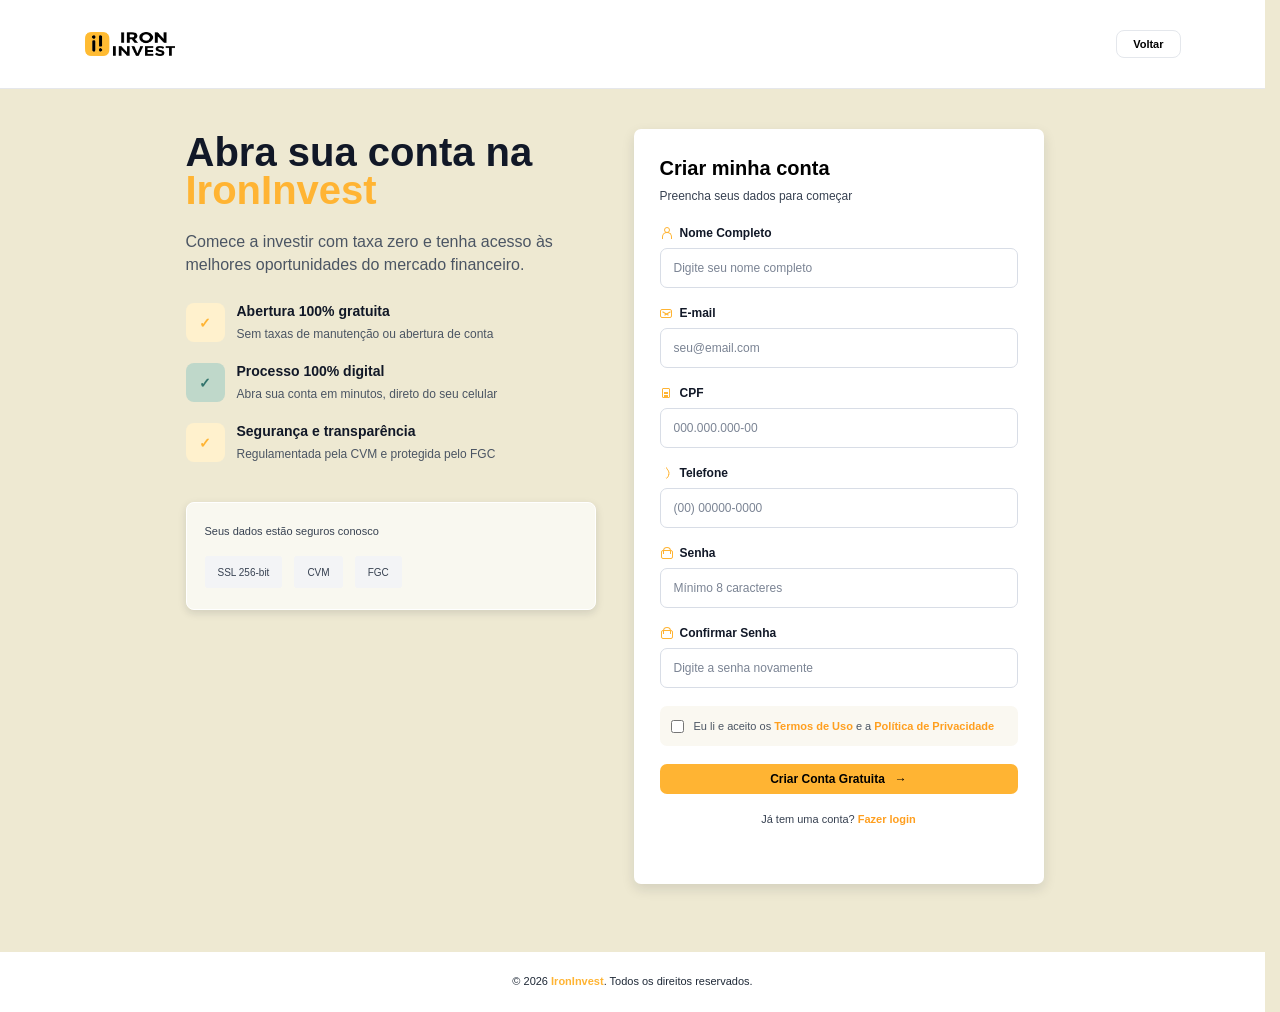
==== commit 6efae436: "produto atz" ====
--- a/cadastro.html
+++ b/cadastro.html
@@ -7,19 +7,19 @@
     <meta name="referrer" content="strict-origin-when-cross-origin" />
     <meta http-equiv="Content-Security-Policy" content="default-src 'self'; script-src 'self'; style-src 'self' https://fonts.googleapis.com; font-src https://fonts.gstatic.com; img-src 'self' data:; object-src 'none'; base-uri 'self'; form-action 'self'; connect-src 'self'; upgrade-insecure-requests">
     <title>Abrir Conta | IronInvest</title>
-    <link rel="shortcut icon" href="imagens/iron 512x512.png" type="image/x-icon">
+    <link rel="shortcut icon" href="assets/img/iron 512x512.png" type="image/x-icon">
     <link rel="preconnect" href="https://fonts.googleapis.com">
     <link rel="preconnect" href="https://fonts.gstatic.com" crossorigin>
     <link href="https://fonts.googleapis.com/css2?family=Inter:wght@400;500;600;700&display=swap" rel="stylesheet">
-    <script src="theme-init.js"></script>
-    <link rel="stylesheet" href="style.css">
+    <script src="assets/js/theme-init.js"></script>
+    <link rel="stylesheet" href="assets/css/style.css">
 </head>
 
 <body class="cadastro-page">
     <header class="cadastro-header">
         <div class="container cadastro-header-container">
             <a href="index.html" class="logo-link">
-                <img src="imagens/iron 300x80.png" alt="Logo IronInvest" class="logo" width="300" height="80" decoding="async">
+                <img src="assets/img/iron 300x80.png" alt="Logo IronInvest" class="logo" width="90" height="24" decoding="async">
             </a>
 
             <a class="cadastro-voltar" href="index.html">Voltar</a>
@@ -125,7 +125,7 @@
 
                     <label class="cadastro-termos" for="cadastroTermos">
                         <input type="checkbox" id="cadastroTermos" name="aceite_termos" value="1" required>
-                        <span>Eu li e aceito os <a href="suporte.html#perguntas">Termos de Uso</a> e a <a href="sobre.html#certificacoes">Política de Privacidade</a></span>
+                        <span>Eu li e aceito os <a href="acesso.php?pagina=suporte&amp;ancora=perguntas">Termos de Uso</a> e a <a href="acesso.php?pagina=sobre&amp;ancora=certificacoes">Política de Privacidade</a></span>
                     </label>
 
                     <button class="cadastro-submit" type="submit">
@@ -144,6 +144,6 @@
         <p>© 2026 <strong>IronInvest</strong>. Todos os direitos reservados.</p>
     </footer>
 
-    <script src="site.js" defer></script>
+    <script src="assets/js/site.js" defer></script>
 </body>
 </html>
--- a/assets/css/style.css
+++ b/assets/css/style.css
@@ -0,0 +1,7862 @@
+@charset "UTF-8";
+
+:root {
+    --color-page: #f3efe0;
+    --color-section: #f7f5ee;
+    --color-surface: #ffffff;
+    --color-text: #061229;
+    --color-primary: #ffbb32;
+    --color-primary-dark: #ffb433;
+    --color-green: #38765e;
+    --color-blue: #1d3456;
+    --shadow-soft: 0 3px 10px rgba(0, 0, 0, 0.08);
+    --shadow-card: 0 18px 32px rgba(0, 0, 0, 0.12);
+    --radius-sm: 7px;
+    --radius-md: 8px;
+    --section-fade: 72px;
+    --container-padding: clamp(20px, 4vw, 32px);
+    --section-padding: clamp(56px, 8vw, 84px);
+}
+
+* {
+    box-sizing: border-box;
+    margin: 0;
+    padding: 0;
+}
+
+html {
+    scroll-behavior: smooth;
+    scrollbar-gutter: stable;
+    -webkit-text-size-adjust: 100%;
+}
+
+body {
+    background-color: var(--color-page);
+    color: var(--color-text);
+    font-family: Inter, -apple-system, BlinkMacSystemFont, "Segoe UI", Roboto, sans-serif;
+    overflow-x: hidden;
+    padding-top: 78px;
+}
+
+img,
+svg,
+video,
+canvas {
+    height: auto;
+    max-width: 100%;
+}
+
+.svg-sprite {
+    position: absolute;
+    width: 0;
+    height: 0;
+    overflow: hidden;
+}
+
+.site-icon {
+    display: block;
+    width: 1em;
+    height: 1em;
+    fill: none;
+    stroke: currentColor;
+    stroke-linecap: round;
+    stroke-linejoin: round;
+    stroke-width: 2;
+}
+
+input,
+button,
+textarea,
+select {
+    max-width: 100%;
+}
+
+a,
+button,
+input,
+summary {
+    -webkit-tap-highlight-color: rgba(255, 187, 50, 0.22);
+}
+
+:focus-visible {
+    outline: 3px solid rgba(255, 187, 50, 0.55);
+    outline-offset: 3px;
+}
+
+.container {
+    max-width: 1160px;
+    margin: 0 auto;
+    padding: 0 var(--container-padding);
+    width: 100%;
+}
+
+.responsive-section {
+    padding-block: var(--section-padding);
+}
+
+.responsive-grid {
+    --grid-min: 240px;
+    --grid-gap: 24px;
+    display: grid;
+    gap: var(--grid-gap);
+    grid-template-columns: repeat(auto-fit, minmax(min(100%, var(--grid-min)), 1fr));
+}
+
+.section-heading {
+    margin: 0 auto 48px;
+    max-width: 720px;
+    text-align: center;
+}
+
+.stack {
+    display: grid;
+    gap: clamp(18px, 3vw, 28px);
+}
+
+/* HEADER */
+.header {
+    width: 100%;
+    background: var(--color-surface);
+    border-bottom: 1px solid #e5e5e5;
+    position: fixed;
+    top: 0;
+    left: 0;
+    z-index: 1000;
+}
+
+.header-container {
+    display: grid;
+    grid-template-columns: auto 1fr auto;
+    align-items: center;
+    height: 78px;
+}
+
+.logo-link {
+    text-decoration: none;
+}
+
+.logo {
+    display: block;
+    height: 24px;
+    max-width: none;
+    width: 90px;
+}
+
+.nav {
+    display: flex;
+    justify-content: center;
+}
+
+.menu {
+    list-style: none;
+    display: flex;
+    gap: 32px;
+}
+
+.menu-mobile-acao {
+    display: none;
+}
+
+.menu a,
+.menu-restrito {
+    text-decoration: none;
+    font-size: 14px;
+    line-height: 1.2;
+    color: #000;
+    font-weight: 600;
+}
+
+.menu-restrito {
+    cursor: pointer;
+}
+
+.menu a:hover {
+    color: var(--color-primary);
+}
+
+.menu a[aria-current="page"] {
+    color: var(--color-primary-dark);
+}
+
+.actions {
+    display: flex;
+    align-items: center;
+    gap: 12px;
+}
+
+/* BOTÕES GERAIS */
+button {
+    cursor: pointer;
+    border: none;
+    font-size: 12px;
+    border-radius: var(--radius-md);
+    font-family: inherit;
+    transition:
+        background-color 0.2s ease,
+        color 0.2s ease,
+        filter 0.2s ease,
+        transform 0.2s ease,
+        box-shadow 0.2s ease;
+}
+
+.theme-btn,
+.login-btn {
+    background: transparent;
+    font-weight: 600;
+    display: flex;
+    align-items: center;
+    gap: 6px;
+}
+
+.theme-btn:hover,
+.login-btn:hover {
+    background-color: #f5f5f5;
+}
+
+.theme-btn {
+    width: 36px;
+    height: 36px;
+    justify-content: center;
+    padding: 0;
+    background: #f5f5f5;
+    border: 1px solid #e4e4e4;
+    box-shadow: 0 3px 8px rgba(15, 23, 42, 0.06);
+}
+
+.theme-btn:hover {
+    background: #eeeeee;
+    box-shadow: 0 4px 10px rgba(15, 23, 42, 0.08);
+}
+
+.login-btn {
+    min-width: 90px;
+    min-height: 36px;
+    justify-content: center;
+    padding: 10px 18px;
+}
+
+.primary-btn {
+    background: var(--color-primary);
+    border-radius: var(--radius-md);
+    color: #000000;
+    display: inline-flex;
+    align-items: center;
+    justify-content: center;
+    font-size: 12px;
+    font-weight: 600;
+    min-height: 36px;
+    padding: 10px 18px;
+    text-decoration: none;
+}
+
+.primary-btn:hover {
+    filter: brightness(0.95);
+}
+
+/* LOGIN MODAL */
+body.login-modal-aberto {
+    overflow: hidden;
+}
+
+.login-modal[hidden] {
+    display: none;
+}
+
+.login-modal {
+    position: fixed;
+    inset: 0;
+    z-index: 2000;
+    display: grid;
+    place-items: center;
+    padding: 24px;
+}
+
+.login-backdrop {
+    position: absolute;
+    inset: 0;
+    background: rgba(15, 18, 22, 0.34);
+    -webkit-backdrop-filter: blur(6px);
+    backdrop-filter: blur(6px);
+}
+
+.login-dialog {
+    position: relative;
+    width: min(354px, 100%);
+    max-height: min(560px, calc(100vh - 48px));
+    overflow-y: auto;
+    background: #ffffff;
+    border-radius: 7px;
+    box-shadow: 0 18px 36px rgba(15, 23, 42, 0.22);
+    padding: 27px 25px 25px;
+}
+
+.login-topo {
+    display: flex;
+    align-items: center;
+    justify-content: space-between;
+    gap: 16px;
+    margin-bottom: 22px;
+}
+
+.login-topo h2 {
+    color: #111827;
+    font-size: 19px;
+    line-height: 1.2;
+}
+
+.login-close {
+    width: 24px;
+    height: 24px;
+    background: transparent;
+    color: #64748b;
+    border-radius: 50%;
+    display: inline-flex;
+    align-items: center;
+    justify-content: center;
+    font-size: 24px;
+    line-height: 1;
+    padding: 0;
+}
+
+.login-close:hover {
+    background: #f3f4f6;
+    color: #111827;
+}
+
+.login-form {
+    display: grid;
+    gap: 18px;
+}
+
+.login-campo {
+    display: grid;
+    gap: 8px;
+}
+
+.login-campo label {
+    color: #111827;
+    display: inline-flex;
+    align-items: center;
+    gap: 8px;
+    font-size: 12px;
+    font-weight: 700;
+}
+
+.login-label-icon {
+    color: var(--color-primary-dark);
+    display: inline-block;
+    flex: 0 0 12px;
+    height: 12px;
+    position: relative;
+    width: 12px;
+}
+
+.login-label-email {
+    border: 1.5px solid currentColor;
+    border-radius: 2px;
+    height: 9px;
+    margin-top: 1px;
+}
+
+.login-label-email::before,
+.login-label-email::after {
+    border-top: 1.5px solid currentColor;
+    content: "";
+    left: 1px;
+    position: absolute;
+    top: 3px;
+    width: 7px;
+}
+
+.login-label-email::before {
+    transform: rotate(31deg);
+}
+
+.login-label-email::after {
+    left: 3px;
+    transform: rotate(-31deg);
+}
+
+.login-label-lock::before {
+    border: 1.5px solid currentColor;
+    border-bottom: 0;
+    border-radius: 6px 6px 0 0;
+    content: "";
+    height: 6px;
+    left: 3px;
+    position: absolute;
+    top: 0;
+    width: 6px;
+}
+
+.login-label-lock::after {
+    border: 1.5px solid currentColor;
+    border-radius: 2px;
+    bottom: 0;
+    content: "";
+    height: 7px;
+    left: 1px;
+    position: absolute;
+    width: 10px;
+}
+
+.login-campo input {
+    width: 100%;
+    min-height: 40px;
+    border: 1px solid #d8dde6;
+    border-radius: 7px;
+    background: #ffffff;
+    color: #111827;
+    font-family: inherit;
+    font-size: 12px;
+    outline: 0;
+    padding: 0 14px;
+}
+
+.login-campo input::placeholder {
+    color: #7b8494;
+}
+
+.login-campo input:focus {
+    border-color: var(--color-primary-dark);
+    box-shadow: 0 0 0 3px rgba(255, 180, 51, 0.16);
+}
+
+.login-submit {
+    min-height: 28px;
+    background: var(--color-primary-dark);
+    color: #000000;
+    border-radius: 7px;
+    display: inline-flex;
+    align-items: center;
+    justify-content: center;
+    gap: 10px;
+    font-weight: 700;
+}
+
+.login-submit:hover {
+    filter: brightness(0.97);
+}
+
+.login-submit:disabled,
+.cadastro-submit:disabled {
+    cursor: wait;
+    opacity: 0.72;
+    filter: none;
+}
+
+.login-link,
+.login-cadastro a {
+    width: fit-content;
+    margin: 0 auto;
+    background: transparent;
+    color: #ff9f1f;
+    font-size: 11px;
+    font-weight: 600;
+    padding: 0;
+    text-decoration: none;
+}
+
+.login-link:hover,
+.login-cadastro a:hover {
+    color: #d97706;
+}
+
+.login-cadastro {
+    color: #5e6675;
+    font-size: 11px;
+    line-height: 1.4;
+    text-align: center;
+}
+
+.login-status {
+    min-height: 14px;
+    color: #32746d;
+    font-size: 11px;
+    font-weight: 700;
+    line-height: 1.3;
+    text-align: center;
+}
+
+/* PERFIL DE INVESTIDOR */
+.perfil-indicador {
+    align-items: center;
+    background: #fff8e8;
+    border: 1px solid #ffd98f;
+    color: #172033;
+    display: inline-flex;
+    flex: 0 0 auto;
+    gap: 8px;
+    min-height: 36px;
+    padding: 5px 10px;
+    text-align: left;
+}
+
+.perfil-indicador[hidden] {
+    display: none;
+}
+
+.perfil-indicador > span:first-child {
+    background: var(--perfil-cor, #ffb433);
+    border-radius: 50%;
+    box-shadow: 0 0 0 4px rgba(255, 180, 51, 0.18);
+    box-shadow: 0 0 0 4px color-mix(in srgb, var(--perfil-cor, #ffb433) 18%, transparent);
+    flex: 0 0 8px;
+    height: 8px;
+    width: 8px;
+}
+
+.perfil-indicador > span:last-child {
+    display: grid;
+    gap: 1px;
+}
+
+.perfil-indicador small {
+    color: #7b8494;
+    font-size: 8px;
+    font-weight: 700;
+    line-height: 1;
+    text-transform: uppercase;
+}
+
+.perfil-indicador strong {
+    font-size: 10px;
+    line-height: 1.1;
+    white-space: nowrap;
+}
+
+.perfil-indicador-baixo,
+.perfil-resultado-baixo {
+    --perfil-cor: #32746d;
+    --perfil-cor-forte: #215d56;
+    --perfil-cor-clara: #eaf5f1;
+}
+
+.perfil-indicador-medio,
+.perfil-resultado-medio {
+    --perfil-cor: #f3a51f;
+    --perfil-cor-forte: #c87900;
+    --perfil-cor-clara: #fff6df;
+}
+
+.perfil-indicador-alto,
+.perfil-resultado-alto {
+    --perfil-cor: #ff6200;
+    --perfil-cor-forte: #db3f00;
+    --perfil-cor-clara: #fff1e7;
+}
+
+.perfil-indicador:hover {
+    background: var(--perfil-cor-clara, #fff5df);
+    border-color: var(--perfil-cor, #ffb433);
+    transform: translateY(-1px);
+}
+
+body.perfil-modal-aberto {
+    overflow: hidden;
+}
+
+.perfil-modal[hidden] {
+    display: none;
+}
+
+.perfil-modal {
+    display: grid;
+    inset: 0;
+    padding: 24px;
+    place-items: center;
+    position: fixed;
+    z-index: 2200;
+}
+
+.perfil-backdrop {
+    -webkit-backdrop-filter: blur(6px);
+    backdrop-filter: blur(6px);
+    background: rgba(15, 18, 22, 0.48);
+    inset: 0;
+    position: absolute;
+}
+
+.perfil-dialog {
+    background: #ffffff;
+    border-radius: 18px;
+    box-shadow: 0 26px 60px rgba(15, 23, 42, 0.26);
+    max-height: calc(100vh - 48px);
+    overflow-y: auto;
+    padding: 34px 38px 38px;
+    position: relative;
+    width: min(550px, 100%);
+}
+
+.perfil-dialog::before {
+    background: linear-gradient(90deg, #ffb433 0 34%, #32746d 52% 68%, #ffb433 86%);
+    border-radius: 18px 18px 0 0;
+    content: "";
+    height: 4px;
+    inset: 0 0 auto;
+    position: absolute;
+}
+
+.perfil-topo {
+    align-items: center;
+    display: flex;
+    justify-content: space-between;
+    margin-bottom: 42px;
+}
+
+.perfil-topo img {
+    display: block;
+    height: 24px;
+    width: 90px;
+}
+
+.perfil-fechar {
+    align-items: center;
+    background: transparent;
+    color: #94a3b8;
+    display: inline-flex;
+    font-size: 24px;
+    height: 30px;
+    justify-content: center;
+    line-height: 1;
+    padding: 0;
+    width: 30px;
+}
+
+.perfil-fechar:hover {
+    background: #f3f4f6;
+    color: #172033;
+}
+
+.perfil-etapa-topo {
+    align-items: center;
+    color: #697586;
+    display: grid;
+    font-size: 13px;
+    font-weight: 700;
+    grid-template-columns: 28px 1fr auto;
+    letter-spacing: 0.04em;
+    text-transform: uppercase;
+}
+
+.perfil-etapa-topo small {
+    color: #98a2b3;
+    font-size: 12px;
+    font-weight: 500;
+    letter-spacing: 0;
+    text-transform: none;
+}
+
+.perfil-voltar {
+    align-items: center;
+    background: transparent;
+    color: #94a3b8;
+    display: inline-flex;
+    font-size: 28px;
+    height: 28px;
+    justify-content: center;
+    padding: 0;
+    width: 22px;
+}
+
+.perfil-voltar:hover {
+    color: #172033;
+}
+
+.perfil-progresso {
+    background: #f0f1f4;
+    border-radius: 999px;
+    height: 7px;
+    margin: 10px 0 32px 40px;
+    overflow: hidden;
+}
+
+.perfil-progresso span {
+    background: var(--color-primary-dark);
+    border-radius: inherit;
+    display: block;
+    height: 100%;
+    transition: width 0.24s ease;
+}
+
+.perfil-progresso[data-progresso="1"] span {
+    width: 16.6667%;
+}
+
+.perfil-progresso[data-progresso="2"] span {
+    width: 33.3333%;
+}
+
+.perfil-progresso[data-progresso="3"] span {
+    width: 50%;
+}
+
+.perfil-progresso[data-progresso="4"] span {
+    width: 66.6667%;
+}
+
+.perfil-progresso[data-progresso="5"] span {
+    width: 83.3333%;
+}
+
+.perfil-progresso[data-progresso="6"] span {
+    width: 100%;
+}
+
+.perfil-conteudo > h2 {
+    color: #172033;
+    font-size: 22px;
+    line-height: 1.4;
+    margin-bottom: 27px;
+}
+
+.perfil-opcoes {
+    border: 0;
+    display: grid;
+    gap: 14px;
+}
+
+.perfil-opcao {
+    align-items: center;
+    background: #ffffff;
+    border: 2px solid #e1e5eb;
+    border-radius: 17px;
+    color: #536176;
+    cursor: pointer;
+    display: grid;
+    font-size: 15px;
+    gap: 14px;
+    grid-template-columns: 25px minmax(0, 1fr);
+    min-height: 68px;
+    padding: 14px 18px;
+    transition:
+        background-color 0.2s ease,
+        border-color 0.2s ease,
+        color 0.2s ease,
+        transform 0.2s ease;
+}
+
+.perfil-opcao:hover {
+    border-color: #ffc45d;
+    transform: translateY(-1px);
+}
+
+.perfil-opcao.selecionada {
+    background: #fff9ee;
+    border-color: #ffa800;
+    color: #172033;
+    font-weight: 700;
+}
+
+.perfil-opcao input {
+    height: 1px;
+    opacity: 0;
+    position: absolute;
+    width: 1px;
+}
+
+.perfil-opcao:focus-within {
+    outline: 3px solid rgba(255, 180, 51, 0.25);
+    outline-offset: 2px;
+}
+
+.perfil-radio {
+    border: 2px solid #cdd5df;
+    border-radius: 50%;
+    display: block;
+    height: 24px;
+    position: relative;
+    width: 24px;
+}
+
+.perfil-opcao.selecionada .perfil-radio {
+    background: #ffb433;
+    border-color: #ffb433;
+}
+
+.perfil-opcao.selecionada .perfil-radio::after {
+    background: #ffffff;
+    border-radius: 50%;
+    content: "";
+    height: 8px;
+    inset: 6px;
+    position: absolute;
+    width: 8px;
+}
+
+.perfil-proximo {
+    align-items: center;
+    background: var(--color-primary-dark);
+    color: #000000;
+    display: flex;
+    font-size: 15px;
+    font-weight: 800;
+    gap: 12px;
+    justify-content: center;
+    margin-top: 38px;
+    min-height: 45px;
+    width: 100%;
+}
+
+.perfil-proximo:hover:not(:disabled),
+.perfil-comecar:hover {
+    filter: brightness(0.96);
+    transform: translateY(-1px);
+}
+
+.perfil-proximo:disabled {
+    background: #f5f5f6;
+    color: #cdd2da;
+    cursor: not-allowed;
+}
+
+.perfil-status {
+    color: #32746d;
+    font-size: 12px;
+    font-weight: 700;
+    min-height: 16px;
+    padding-top: 10px;
+    text-align: center;
+}
+
+.perfil-resultado-faixa {
+    align-items: center;
+    background: linear-gradient(135deg, var(--perfil-cor), var(--perfil-cor-forte));
+    border-radius: 18px;
+    color: #ffffff;
+    display: grid;
+    gap: 20px;
+    grid-template-columns: 78px minmax(0, 1fr);
+    margin-bottom: 30px;
+    padding: 28px;
+}
+
+.perfil-resultado-icone {
+    align-items: center;
+    background: rgba(255, 255, 255, 0.2);
+    border-radius: 18px;
+    display: inline-flex;
+    font-size: 39px;
+    height: 78px;
+    justify-content: center;
+    width: 78px;
+}
+
+.perfil-resultado-faixa small {
+    display: block;
+    font-size: 13px;
+    font-weight: 700;
+    margin-bottom: 8px;
+}
+
+.perfil-resultado-faixa h2 {
+    color: #ffffff;
+    font-size: 36px;
+    line-height: 1;
+    margin: 0 0 7px;
+}
+
+.perfil-resultado-faixa strong {
+    font-size: 13px;
+}
+
+.perfil-resultado > p {
+    color: #536176;
+    font-size: 15px;
+    line-height: 1.7;
+    margin-bottom: 26px;
+}
+
+.perfil-recomendacoes {
+    background: var(--perfil-cor-clara);
+    border-radius: 18px;
+    margin-bottom: 28px;
+    padding: 22px 20px;
+}
+
+.perfil-recomendacoes h3 {
+    align-items: center;
+    color: #344054;
+    display: flex;
+    font-size: 14px;
+    gap: 9px;
+    margin-bottom: 17px;
+}
+
+.perfil-recomendacoes h3 span,
+.perfil-recomendacoes li::marker {
+    color: var(--perfil-cor);
+}
+
+.perfil-recomendacoes ul {
+    color: var(--perfil-cor-forte);
+    display: grid;
+    font-size: 14px;
+    font-weight: 700;
+    gap: 12px 34px;
+    grid-template-columns: repeat(2, minmax(0, 1fr));
+    padding-left: 18px;
+}
+
+.perfil-resultado-acoes {
+    display: grid;
+    gap: 12px;
+    grid-template-columns: 1fr 1fr;
+}
+
+.perfil-comecar,
+.perfil-explorar {
+    align-items: center;
+    display: inline-flex;
+    font-size: 13px;
+    font-weight: 800;
+    justify-content: center;
+    min-height: 45px;
+}
+
+.perfil-comecar {
+    background: var(--color-primary-dark);
+    color: #000000;
+    gap: 10px;
+}
+
+.perfil-explorar {
+    background: #ffffff;
+    border: 2px solid #e1e5eb;
+    color: #536176;
+}
+
+.perfil-explorar:hover {
+    border-color: #aeb8c5;
+    color: #172033;
+}
+
+.perfil-resultado .perfil-refazer {
+    color: #98a2b3;
+    font-size: 11px;
+    line-height: 1.5;
+    margin: 18px 0 0;
+    text-align: center;
+}
+
+@media (max-width: 768px) {
+    .perfil-indicador {
+        width: 42px;
+        min-width: 42px;
+        height: 42px;
+        min-height: 42px;
+        justify-content: center;
+        padding: 0;
+    }
+
+    .perfil-indicador > span:last-child {
+        display: none;
+    }
+
+    .perfil-modal {
+        padding: 14px;
+    }
+
+    .perfil-dialog {
+        max-height: calc(100vh - 28px);
+        padding: 28px 22px 24px;
+    }
+
+    .perfil-topo {
+        margin-bottom: 30px;
+    }
+}
+
+@media (max-width: 520px) {
+    .perfil-dialog {
+        border-radius: 14px;
+    }
+
+    .perfil-conteudo > h2 {
+        font-size: 19px;
+        margin-bottom: 22px;
+    }
+
+    .perfil-opcao {
+        border-radius: 13px;
+        font-size: 13px;
+        min-height: 58px;
+        padding: 11px 13px;
+    }
+
+    .perfil-proximo {
+        margin-top: 26px;
+    }
+
+    .perfil-resultado-faixa {
+        gap: 14px;
+        grid-template-columns: 58px minmax(0, 1fr);
+        padding: 20px;
+    }
+
+    .perfil-resultado-icone {
+        border-radius: 14px;
+        font-size: 29px;
+        height: 58px;
+        width: 58px;
+    }
+
+    .perfil-resultado-faixa h2 {
+        font-size: 29px;
+    }
+
+    .perfil-recomendacoes ul,
+    .perfil-resultado-acoes {
+        grid-template-columns: 1fr;
+    }
+}
+
+/* CADASTRO */
+.cadastro-page {
+    background: #eee9d2;
+    min-height: 100vh;
+    padding-top: 0;
+}
+
+.cadastro-header {
+    background: #ffffff;
+    border-bottom: 1px solid #e5e7eb;
+    overflow: hidden;
+}
+
+.cadastro-header-container {
+    max-width: 1160px;
+    min-height: 88px;
+    display: flex;
+    align-items: center;
+    justify-content: space-between;
+    gap: 24px;
+}
+
+.cadastro-voltar {
+    flex: 0 0 auto;
+    min-height: 28px;
+    border: 1px solid #e4e7ec;
+    border-radius: var(--radius-md);
+    color: #000000;
+    display: inline-flex;
+    align-items: center;
+    justify-content: center;
+    font-size: 11px;
+    font-weight: 700;
+    padding: 7px 16px;
+    text-decoration: none;
+    white-space: nowrap;
+}
+
+.cadastro-voltar:hover {
+    border-color: var(--color-primary-dark);
+    color: #111827;
+}
+
+.cadastro-main {
+    padding: 40px 0 68px;
+}
+
+.cadastro-layout {
+    max-width: 958px;
+    display: grid;
+    grid-template-columns: minmax(0, 410px) minmax(0, 410px);
+    gap: 38px;
+    align-items: start;
+}
+
+.cadastro-copy {
+    min-width: 0;
+    padding-top: 4px;
+}
+
+.cadastro-copy h1 {
+    color: #111827;
+    font-size: clamp(34px, 3.8vw, 40px);
+    line-height: 0.96;
+    margin-bottom: 20px;
+}
+
+.cadastro-copy h1 span {
+    color: var(--color-primary-dark);
+    display: block;
+}
+
+.cadastro-copy > p {
+    color: #4b5563;
+    font-size: 16px;
+    line-height: 1.45;
+    margin-bottom: 27px;
+    max-width: 390px;
+}
+
+.cadastro-beneficios {
+    display: grid;
+    gap: 21px;
+    margin-bottom: 40px;
+}
+
+.cadastro-beneficio {
+    display: grid;
+    grid-template-columns: 39px minmax(0, 1fr);
+    gap: 12px;
+    align-items: center;
+}
+
+.cadastro-beneficio-icone {
+    width: 39px;
+    height: 39px;
+    border-radius: var(--radius-md);
+    display: inline-flex;
+    align-items: center;
+    justify-content: center;
+    font-size: 14px;
+    font-weight: 700;
+}
+
+.cadastro-icone-amarelo {
+    background: #fff1cd;
+    color: var(--color-primary-dark);
+}
+
+.cadastro-icone-verde {
+    background: #bfd8ca;
+    color: #32746d;
+}
+
+.cadastro-beneficio h2 {
+    color: #111827;
+    font-size: 14px;
+    line-height: 1.2;
+    margin-bottom: 6px;
+}
+
+.cadastro-beneficio p {
+    color: #4b5563;
+    font-size: 12px;
+    line-height: 1.35;
+}
+
+.cadastro-seguranca {
+    background: rgba(255, 255, 255, 0.68);
+    border: 1px solid #ffffff;
+    border-radius: var(--radius-md);
+    box-shadow: 0 3px 8px rgba(15, 23, 42, 0.13);
+    padding: 21px 18px;
+}
+
+.cadastro-seguranca p {
+    color: #374151;
+    font-size: 11px;
+    line-height: 1.3;
+    margin-bottom: 18px;
+}
+
+.cadastro-seguranca div {
+    display: flex;
+    flex-wrap: wrap;
+    gap: 12px;
+}
+
+.cadastro-seguranca span {
+    background: #f3f4f6;
+    color: #374151;
+    display: inline-flex;
+    align-items: center;
+    justify-content: center;
+    min-height: 32px;
+    border-radius: 3px;
+    font-size: 10px;
+    font-weight: 500;
+    padding: 7px 13px;
+}
+
+.cadastro-card {
+    min-width: 0;
+    background: #ffffff;
+    border-radius: 7px;
+    box-shadow: 0 5px 13px rgba(15, 23, 42, 0.12);
+    padding: 27px 26px 25px;
+}
+
+.cadastro-card h2 {
+    color: #000000;
+    font-size: 20px;
+    line-height: 1.2;
+    margin-bottom: 8px;
+}
+
+.cadastro-card > p {
+    color: #374151;
+    font-size: 12px;
+    line-height: 1.45;
+    margin-bottom: 21px;
+}
+
+.cadastro-form {
+    display: grid;
+    gap: 18px;
+}
+
+.cadastro-campo {
+    display: grid;
+    gap: 8px;
+}
+
+.cadastro-campo label {
+    color: #111827;
+    display: inline-flex;
+    align-items: center;
+    gap: 8px;
+    font-size: 12px;
+    font-weight: 700;
+}
+
+.cadastro-label-icon {
+    color: var(--color-primary-dark);
+    display: inline-block;
+    flex: 0 0 12px;
+    height: 12px;
+    position: relative;
+    width: 12px;
+}
+
+.cadastro-icon-user::before {
+    border: 1.5px solid currentColor;
+    border-radius: 50%;
+    content: "";
+    height: 4px;
+    left: 4px;
+    position: absolute;
+    top: 0;
+    width: 4px;
+}
+
+.cadastro-icon-user::after {
+    border: 1.5px solid currentColor;
+    border-bottom: 0;
+    border-radius: 7px 7px 0 0;
+    bottom: 0;
+    content: "";
+    height: 6px;
+    left: 2px;
+    position: absolute;
+    width: 8px;
+}
+
+.cadastro-icon-email {
+    border: 1.5px solid currentColor;
+    border-radius: 2px;
+    height: 9px;
+    margin-top: 1px;
+}
+
+.cadastro-icon-email::before,
+.cadastro-icon-email::after {
+    border-top: 1.5px solid currentColor;
+    content: "";
+    left: 1px;
+    position: absolute;
+    top: 3px;
+    width: 7px;
+}
+
+.cadastro-icon-email::before {
+    transform: rotate(31deg);
+}
+
+.cadastro-icon-email::after {
+    left: 3px;
+    transform: rotate(-31deg);
+}
+
+.cadastro-icon-doc::before {
+    border: 1.5px solid currentColor;
+    border-radius: 1px;
+    content: "";
+    inset: 1px 2px;
+    position: absolute;
+}
+
+.cadastro-icon-doc::after {
+    background: currentColor;
+    box-shadow: 0 3px 0 currentColor;
+    content: "";
+    height: 1.5px;
+    left: 4px;
+    position: absolute;
+    top: 5px;
+    width: 4px;
+}
+
+.cadastro-icon-phone::before {
+    border: 1.5px solid currentColor;
+    border-left: 0;
+    border-top: 0;
+    border-radius: 0 0 7px 0;
+    content: "";
+    height: 9px;
+    left: 3px;
+    position: absolute;
+    top: 1px;
+    transform: rotate(-35deg);
+    width: 6px;
+}
+
+.cadastro-icon-lock::before {
+    border: 1.5px solid currentColor;
+    border-bottom: 0;
+    border-radius: 6px 6px 0 0;
+    content: "";
+    height: 6px;
+    left: 3px;
+    position: absolute;
+    top: 0;
+    width: 6px;
+}
+
+.cadastro-icon-lock::after {
+    border: 1.5px solid currentColor;
+    border-radius: 2px;
+    bottom: 0;
+    content: "";
+    height: 7px;
+    left: 1px;
+    position: absolute;
+    width: 10px;
+}
+
+.cadastro-campo input {
+    width: 100%;
+    min-height: 40px;
+    border: 1px solid #d8dde6;
+    border-radius: 7px;
+    background: #ffffff;
+    color: #111827;
+    font-family: inherit;
+    font-size: 12px;
+    outline: 0;
+    padding: 0 13px;
+}
+
+.cadastro-campo input::placeholder {
+    color: #7b8494;
+}
+
+.cadastro-campo input:focus {
+    border-color: var(--color-primary-dark);
+    box-shadow: 0 0 0 3px rgba(255, 180, 51, 0.16);
+}
+
+.cadastro-termos {
+    min-height: 40px;
+    background: #faf8f1;
+    border-radius: 7px;
+    color: #4b5563;
+    display: grid;
+    grid-template-columns: auto minmax(0, 1fr);
+    gap: 10px;
+    align-items: center;
+    font-size: 11px;
+    line-height: 1.35;
+    padding: 11px;
+}
+
+.cadastro-termos input {
+    accent-color: #111827;
+    width: 13px;
+    height: 13px;
+}
+
+.cadastro-termos a,
+.cadastro-login a {
+    color: #ff9f1f;
+    font-weight: 600;
+    text-decoration: none;
+}
+
+.cadastro-termos a:hover,
+.cadastro-login a:hover {
+    color: #d97706;
+}
+
+.cadastro-submit {
+    min-height: 30px;
+    background: var(--color-primary-dark);
+    color: #000000;
+    border-radius: 7px;
+    display: inline-flex;
+    align-items: center;
+    justify-content: center;
+    gap: 10px;
+    font-weight: 700;
+}
+
+.cadastro-submit:hover {
+    filter: brightness(0.97);
+}
+
+.cadastro-login,
+.cadastro-status {
+    color: #374151;
+    font-size: 11px;
+    line-height: 1.35;
+    text-align: center;
+}
+
+.cadastro-status {
+    min-height: 14px;
+    color: #32746d;
+    font-weight: 700;
+}
+
+.cadastro-footer {
+    background: #ffffff;
+    color: #1f2937;
+    font-size: 11px;
+    line-height: 1.4;
+    padding: 22px var(--container-padding);
+    text-align: center;
+}
+
+.cadastro-footer strong {
+    color: var(--color-primary-dark);
+}
+
+@media (max-width: 900px) {
+    .cadastro-layout {
+        max-width: 660px;
+    }
+
+    .cadastro-layout {
+        grid-template-columns: 1fr;
+        gap: 32px;
+    }
+
+    .cadastro-copy {
+        padding-top: 0;
+    }
+
+    .cadastro-copy > p {
+        max-width: none;
+    }
+
+    .cadastro-seguranca {
+        max-width: 100%;
+    }
+}
+
+@media (max-width: 560px) {
+    .cadastro-header-container {
+        min-height: 74px;
+    }
+
+    .cadastro-voltar {
+        padding-inline: 12px;
+    }
+
+    .cadastro-main {
+        padding: 34px 0 56px;
+    }
+
+    .cadastro-copy h1 {
+        font-size: 34px;
+    }
+
+    .cadastro-card {
+        padding: 25px 22px;
+    }
+
+    .cadastro-termos {
+        align-items: start;
+    }
+}
+
+/* HERO SECTION */
+.hero {
+    background: var(--color-page);
+}
+
+.hero-section {
+    display: grid;
+    grid-template-columns: minmax(0, 500px) minmax(0, 520px);
+    align-items: center;
+    justify-content: space-between;
+    gap: 64px;
+    min-height: 0;
+    padding-bottom: 72px;
+    padding-top: 68px;
+}
+
+.hero-content {
+    width: 100%;
+    text-align: left;
+}
+
+.frase-eftc h1 {
+    font-size: clamp(32px, 4vw, 42px);
+    line-height: 1.02;
+    color: #111111;
+    letter-spacing: 0;
+    margin-bottom: 22px;
+    font-weight: 700;
+}
+
+.no-wrap {
+    white-space: nowrap;
+}
+
+.destaque-p {
+    color: var(--color-primary);
+}
+
+.frase-eftc p {
+    color: #555;
+    font-size: 16px;
+    line-height: 1.42;
+    margin-bottom: 32px;
+    max-width: 540px;
+}
+
+.hero-buttons {
+    display: flex;
+    gap: 16px;
+    margin-bottom: 40px;
+    justify-content: flex-start;
+}
+
+.btn {
+    display: inline-flex;
+    align-items: center;
+    justify-content: center;
+    min-width: 139px;
+    padding: 10px 18px;
+    border-radius: var(--radius-md);
+    text-decoration: none;
+    font-weight: 600;
+    font-size: 12px;
+}
+
+.logout-inline {
+    display: inline-flex;
+    margin: 0;
+}
+
+button.btn {
+    border: 0;
+    cursor: pointer;
+    font-family: inherit;
+}
+
+.btn-primary {
+    background-color: var(--color-primary);
+    color: #000;
+}
+
+.btn-primary:hover {
+    filter: brightness(0.95);
+}
+
+.btn-secondary {
+    background-color: #ffffff;
+    color: #000;
+}
+
+.btn-secondary:hover {
+    background-color: #f9f9f9;
+}
+
+/* BENEFÍCIOS */
+.beneficios {
+    display: flex;
+    gap: 24px;
+    flex-wrap: nowrap;
+}
+
+.card-beneficio {
+    display: flex;
+    align-items: center;
+    gap: 12px;
+}
+
+.icone {
+    width: 30px;
+    height: 30px;
+    border-radius: 8px;
+    display: flex;
+    align-items: center;
+    justify-content: center;
+    font-size: 15px;
+}
+
+.icone-amarelo {
+    background: #fdf0d5;
+}
+
+.icone-taxa-zero svg {
+    width: 18px;
+    height: 18px;
+    fill: none;
+    stroke: #ffb433;
+    stroke-linecap: round;
+    stroke-linejoin: round;
+    stroke-width: 2.2;
+}
+
+.icone-verde {
+    background: #e0f0e9;
+}
+
+.icone-seguranca svg {
+    width: 17px;
+    height: 17px;
+    fill: none;
+    stroke: #38765e;
+    stroke-linecap: round;
+    stroke-linejoin: round;
+    stroke-width: 2;
+}
+
+.icone-premiada svg {
+    width: 17px;
+    height: 17px;
+    fill: none;
+    stroke: #ffb433;
+    stroke-linecap: round;
+    stroke-linejoin: round;
+    stroke-width: 2;
+}
+
+.card-beneficio h4 {
+    margin: 0;
+    font-size: 13px;
+    font-weight: 700;
+    color: #111;
+}
+
+.card-beneficio p {
+    margin: 0;
+    font-size: 11px;
+    color: #666;
+}
+
+/* IMAGEM E BADGES */
+.hero-image {
+    min-width: 0;
+    display: flex;
+    justify-content: flex-end;
+}
+
+.image-wrapper {
+    position: relative;
+    background: var(--color-surface);
+    padding: 18px;
+    border-radius: 10px;
+    width: 100%;
+    max-width: none;
+    box-shadow: none;
+}
+
+.img-invest {
+    width: 100%;
+    height: 328px;
+    object-fit: cover;
+    border-radius: 6px;
+    display: block;
+}
+
+.badge {
+    position: absolute;
+    padding: 12px 13px;
+    border-radius: 7px;
+    display: flex;
+    flex-direction: column;
+    font-size: 14px;
+    box-shadow: 0 4px 12px rgba(0,0,0,0.1);
+}
+
+.badge span {
+    font-size: 12px;
+    margin-bottom: 4px;
+}
+
+.badge strong {
+    font-size: 14px;
+}
+
+.badge-cdi {
+    bottom: -13px;
+    left: -12px;
+    background-color: var(--color-primary);
+    color: #000;
+}
+
+.badge-ibov {
+    top: -13px;
+    right: -13px;
+    background-color: var(--color-green);
+    color: #fff;
+}
+
+/* RESPONSIVIDADE */
+@media (max-width: 992px) {
+    .hero-section {
+        grid-template-columns: 1fr;
+        text-align: center;
+        gap: 52px;
+    }
+
+    .hero-content {
+        margin: 0 auto;
+        max-width: 560px;
+    }
+
+    .hero-buttons {
+        justify-content: center;
+    }
+
+    .beneficios {
+        justify-content: center;
+        flex-wrap: wrap;
+    }
+
+    .image-wrapper {
+        margin: 0 auto;
+        max-width: 458px;
+    }
+}
+
+/* MENU TOGGLE (Mobile) */
+.menu-toggle {
+    display: none;
+    background: transparent;
+    border: none;
+    width: 30px;
+    height: 24px;
+    flex-direction: column;
+    justify-content: space-between;
+}
+
+.menu-toggle .bar {
+    display: block;
+    width: 100%;
+    height: 3px;
+    background: #333;
+    border-radius: 3px;
+    transform-origin: center;
+    transition:
+        opacity 0.2s ease,
+        transform 0.2s ease;
+}
+
+.menu-toggle[aria-expanded="true"] .bar:nth-of-type(2) {
+    transform: translateY(10px) rotate(45deg);
+}
+
+.menu-toggle[aria-expanded="true"] .bar:nth-of-type(3) {
+    opacity: 0;
+}
+
+.menu-toggle[aria-expanded="true"] .bar:nth-of-type(4) {
+    transform: translateY(-10px) rotate(-45deg);
+}
+
+.menu.open {
+    display: flex;
+    flex-direction: column;
+    position: absolute;
+    top: 100%;
+    left: 0;
+    background: var(--color-surface);
+    width: 100%;
+    padding: 20px;
+    box-shadow: 0 4px 12px rgba(0,0,0,0.1);
+    gap: 16px;
+    max-height: calc(100vh - 72px);
+    overflow-y: auto;
+}
+
+.menu.open li {
+    list-style: none;
+}
+
+.menu.open a,
+.menu.open .menu-restrito {
+    text-decoration: none;
+    color: #000;
+    font-weight: 600;
+    padding: 10px 12px;
+    min-height: 44px;
+    display: flex;
+    align-items: center;
+    border-radius: 7px;
+}
+
+.menu.open a:hover,
+.menu.open a[aria-current="page"] {
+    background: #fff7e7;
+}
+
+.menu.open .menu-mobile-acao {
+    display: list-item;
+}
+
+.menu.open .menu-mobile-acao a {
+    justify-content: center;
+    margin-top: 2px;
+    background: var(--color-primary);
+    color: #000000;
+    font-weight: 800;
+}
+
+.sr-only {
+    position: absolute;
+    width: 1px;
+    height: 1px;
+    padding: 0;
+    margin: -1px;
+    overflow: hidden;
+    clip: rect(0, 0, 0, 0);
+    white-space: nowrap;
+    border: 0;
+}
+
+@media (max-width: 768px) {
+    body {
+        padding-top: 72px;
+        overflow-x: hidden;
+    }
+
+    .cadastro-page {
+        padding-top: 0;
+    }
+
+    .container {
+        padding: 0 22px;
+    }
+
+    .header-container {
+        display: flex;
+        gap: 12px;
+        height: 72px;
+        justify-content: flex-start;
+        margin: 0;
+        max-width: none;
+        width: 100%;
+    }
+
+    .logo-link {
+        flex: 0 0 auto;
+        margin-right: auto;
+        order: 1;
+    }
+
+    .cadastro-header .logo-link {
+        margin-right: 0;
+        order: 0;
+    }
+
+    .cadastro-voltar {
+        order: 1;
+    }
+
+    .actions {
+        flex: 0 0 auto;
+        gap: 6px;
+        order: 2;
+    }
+
+    .nav {
+        flex: 0 0 auto;
+        order: 3;
+        justify-content: flex-end;
+    }
+
+    .primary-btn {
+        display: none;
+    }
+
+    .theme-btn,
+    .login-btn,
+    .menu-toggle {
+        width: 42px;
+        min-width: 42px;
+        height: 42px;
+        min-height: 42px;
+        padding: 0;
+        justify-content: center;
+    }
+
+    .login-btn {
+        display: inline-flex;
+    }
+
+    .login-btn span {
+        position: absolute;
+        width: 1px;
+        height: 1px;
+        padding: 0;
+        margin: -1px;
+        overflow: hidden;
+        clip: rect(0, 0, 0, 0);
+        white-space: nowrap;
+        border: 0;
+    }
+
+    .menu {
+        display: none;
+    }
+
+    .menu-toggle {
+        display: flex;
+        flex: 0 0 42px;
+        justify-content: space-between;
+        padding: 9px 7px;
+    }
+
+    .frase-eftc h1 {
+        font-size: 36px;
+    }
+
+    .frase-eftc p {
+        max-width: none;
+    }
+
+    .no-wrap {
+        white-space: normal;
+    }
+
+    .badge-cdi {
+        left: 10px;
+        bottom: 10px;
+    }
+
+    .badge-ibov {
+        right: 10px;
+        top: 10px;
+    }
+
+    .login-campo input,
+    .cadastro-campo input,
+    .suporte-busca input,
+    .input-com-prefixo input,
+    .newsletter-form input {
+        font-size: 16px;
+    }
+
+    .login-campo input,
+    .cadastro-campo input,
+    .newsletter-form input,
+    .newsletter-form button {
+        min-height: 44px;
+    }
+}
+
+@media (max-width: 560px) {
+    .container {
+        padding-left: 18px;
+        padding-right: 18px;
+    }
+
+    .login-modal {
+        padding: 18px;
+    }
+
+    .login-dialog {
+        padding: 25px 24px;
+    }
+
+    .header-container {
+        gap: 6px;
+    }
+
+    .hero-section {
+        padding-top: 46px;
+        padding-bottom: 58px;
+    }
+
+    .hero-content,
+    .hero-image,
+    .image-wrapper {
+        max-width: 100%;
+        min-width: 0;
+    }
+
+    .frase-eftc h1 {
+        font-size: 32px;
+    }
+
+    .hero-buttons {
+        flex-direction: column;
+        width: 100%;
+    }
+
+    .btn {
+        min-width: 0;
+        width: 100%;
+    }
+
+    .beneficios {
+        display: grid;
+        grid-template-columns: repeat(2, minmax(0, 1fr));
+        gap: 22px 12px;
+    }
+
+    .card-beneficio {
+        min-width: 0;
+    }
+
+    .card-beneficio h4,
+    .card-beneficio p {
+        overflow-wrap: anywhere;
+    }
+
+    .img-invest {
+        height: 210px;
+    }
+
+    .badge {
+        max-width: calc(100% - 20px);
+    }
+}
+
+@media (max-width: 360px) {
+    .theme-btn,
+    .login-btn,
+    .menu-toggle,
+    .perfil-indicador {
+        width: 38px;
+        min-width: 38px;
+        height: 38px;
+        min-height: 38px;
+    }
+
+    .menu-toggle {
+        flex-basis: 38px;
+        padding: 8px 6px;
+    }
+
+    .actions {
+        gap: 4px;
+    }
+}
+
+/* SOBRE */
+.sobre {
+    background: var(--color-surface);
+    scroll-margin-top: 78px;
+}
+
+.sobre-container {
+    max-width: 1022px;
+}
+
+.sobre-topo {
+    background: linear-gradient(180deg, var(--color-section) 0%, #f8f7f2 62%, #edf2ef 100%);
+    padding: 86px 0 62px;
+}
+
+.sobre-intro {
+    max-width: 690px;
+    margin: 0 auto;
+    text-align: center;
+}
+
+.sobre-intro h1,
+.sobre-intro h2 {
+    color: #000000;
+    font-size: clamp(26px, 3.2vw, 34px);
+    line-height: 1.18;
+    margin-bottom: 16px;
+}
+
+.sobre-intro h1 span,
+.sobre-intro h2 span {
+    color: var(--color-primary-dark);
+}
+
+.sobre-intro p {
+    color: #1d3456;
+    font-size: 15px;
+    line-height: 1.5;
+}
+
+.sobre-metricas {
+    display: grid;
+    grid-template-columns: repeat(4, minmax(0, 1fr));
+    gap: 24px;
+    margin-top: 52px;
+}
+
+.sobre-metrica-card {
+    min-height: 96px;
+    background: #ffffff;
+    border-radius: var(--radius-md);
+    box-shadow: 0 12px 22px rgba(15, 23, 42, 0.12);
+    display: flex;
+    flex-direction: column;
+    align-items: center;
+    justify-content: center;
+    padding: 20px;
+    text-align: center;
+}
+
+.sobre-metrica-card strong {
+    color: var(--color-primary-dark);
+    font-size: 26px;
+    line-height: 1;
+    margin-bottom: 10px;
+}
+
+.sobre-metrica-card span {
+    color: #1f2937;
+    font-size: 12px;
+    line-height: 1.25;
+}
+
+.sobre-historia {
+    display: grid;
+    grid-template-columns: minmax(0, 450px) minmax(0, 460px);
+    align-items: center;
+    gap: 48px;
+    padding: 64px 0;
+}
+
+.sobre-historia-texto h2 {
+    color: #000000;
+    font-size: 29px;
+    line-height: 1.2;
+    margin-bottom: 18px;
+}
+
+.sobre-historia-texto p {
+    color: #061229;
+    font-size: 13px;
+    line-height: 1.48;
+    margin-bottom: 15px;
+}
+
+.sobre-historia-texto p:last-child {
+    margin-bottom: 0;
+}
+
+.sobre-historia-texto strong {
+    font-weight: 700;
+}
+
+.sobre-historia-imagem {
+    position: relative;
+    margin: 0;
+}
+
+.sobre-historia-imagem img {
+    display: block;
+    width: 100%;
+    height: 420px;
+    object-fit: cover;
+    border-radius: var(--radius-md);
+    box-shadow: 0 20px 34px rgba(15, 23, 42, 0.18);
+}
+
+.sobre-foto-selo {
+    position: absolute;
+    width: 50px;
+    height: 50px;
+    border-radius: var(--radius-md);
+    display: inline-flex;
+    align-items: center;
+    justify-content: center;
+    font-size: 24px;
+    line-height: 1;
+    box-shadow: 0 10px 22px rgba(15, 23, 42, 0.16);
+}
+
+.sobre-foto-selo .site-icon {
+    width: 27px;
+    height: 27px;
+    stroke-width: 1.9;
+}
+
+.sobre-foto-selo-topo {
+    top: -13px;
+    right: -14px;
+    background: var(--color-primary-dark);
+    color: #000000;
+}
+
+.sobre-foto-selo-baixo {
+    bottom: -14px;
+    left: -13px;
+    background: #32746d;
+    color: #ffffff;
+}
+
+.sobre-missao-faixa {
+    background: #eee9d2;
+    padding: 64px 0;
+}
+
+.sobre-missao-grid {
+    display: grid;
+    grid-template-columns: repeat(2, minmax(0, 1fr));
+    gap: 38px;
+}
+
+.sobre-missao-card {
+    min-height: 262px;
+    border-radius: var(--radius-md);
+    padding: 31px;
+}
+
+.sobre-card-amarelo {
+    background: linear-gradient(135deg, #f5e7ba 0%, #f3edda 100%);
+}
+
+.sobre-card-verde {
+    background: linear-gradient(135deg, #d9deca 0%, #e7e8d9 100%);
+}
+
+.sobre-card-icone,
+.sobre-valor-icone,
+.sobre-certificacao-icone {
+    display: inline-flex;
+    align-items: center;
+    justify-content: center;
+    line-height: 1;
+}
+
+.sobre-card-icone {
+    width: 50px;
+    height: 50px;
+    border-radius: var(--radius-md);
+    font-size: 24px;
+    margin-bottom: 22px;
+}
+
+.sobre-card-icone .site-icon {
+    width: 27px;
+    height: 27px;
+    stroke-width: 1.9;
+}
+
+.sobre-icone-amarelo {
+    background: var(--color-primary-dark);
+    color: #000000;
+}
+
+.sobre-icone-verde {
+    background: #32746d;
+    color: #ffffff;
+}
+
+.sobre-missao-card h3 {
+    color: #000000;
+    font-size: 20px;
+    line-height: 1.2;
+    margin-bottom: 16px;
+}
+
+.sobre-missao-card p {
+    color: #000000;
+    font-size: 14px;
+    line-height: 1.65;
+}
+
+.sobre-valores-faixa,
+.sobre-certificacoes-faixa {
+    background: var(--color-surface);
+}
+
+.sobre-valores-faixa {
+    padding: 70px 0 0;
+}
+
+.sobre-certificacoes-faixa {
+    padding: 70px 0 62px;
+    scroll-margin-top: 78px;
+}
+
+.sobre-secao-cabecalho {
+    text-align: center;
+    margin-bottom: 48px;
+}
+
+.sobre-secao-cabecalho h2 {
+    color: #000000;
+    font-size: 29px;
+    line-height: 1.2;
+    margin-bottom: 14px;
+}
+
+.sobre-secao-cabecalho p {
+    color: #1d3456;
+    font-size: 15px;
+    line-height: 1.45;
+}
+
+.sobre-valores-grid {
+    display: grid;
+    grid-template-columns: repeat(3, minmax(0, 1fr));
+    gap: 25px;
+}
+
+.sobre-valor-card {
+    min-height: 200px;
+    background: linear-gradient(180deg, #ffffff 0%, #f7f4e7 100%);
+    border: 1px solid #f0ecdc;
+    border-radius: var(--radius-md);
+    box-shadow: 0 10px 22px rgba(15, 23, 42, 0.1);
+    padding: 24px;
+}
+
+.sobre-valor-icone {
+    width: 44px;
+    height: 44px;
+    border-radius: var(--radius-md);
+    background: #f8e8bd;
+    color: var(--color-primary-dark);
+    font-size: 22px;
+    margin-bottom: 17px;
+}
+
+.sobre-valor-icone .site-icon {
+    width: 24px;
+    height: 24px;
+    stroke-width: 1.9;
+}
+
+.sobre-valor-card h3 {
+    color: #000000;
+    font-size: 16px;
+    line-height: 1.2;
+    margin-bottom: 15px;
+}
+
+.sobre-valor-card p {
+    color: #1f2937;
+    font-size: 12px;
+    line-height: 1.6;
+}
+
+.sobre-certificacoes-grid {
+    display: grid;
+    grid-template-columns: repeat(4, minmax(0, 1fr));
+    gap: 25px;
+}
+
+.sobre-certificacao-card {
+    min-height: 156px;
+    background: #ffffff;
+    border: 1px solid #f0f0f0;
+    border-radius: var(--radius-md);
+    box-shadow: 0 10px 22px rgba(15, 23, 42, 0.1);
+    padding: 24px 20px 20px;
+    text-align: center;
+}
+
+.sobre-certificacao-icone {
+    width: 51px;
+    height: 51px;
+    border-radius: 50%;
+    background: #32746d;
+    color: #ffffff;
+    font-size: 24px;
+    margin-bottom: 17px;
+}
+
+.sobre-certificacao-icone .site-icon {
+    width: 27px;
+    height: 27px;
+    stroke-width: 1.9;
+}
+
+.sobre-certificacao-card h3 {
+    color: #000000;
+    font-size: 14px;
+    line-height: 1.2;
+    margin-bottom: 12px;
+}
+
+.sobre-certificacao-card p {
+    color: #1d3456;
+    font-size: 11px;
+    line-height: 1.45;
+}
+
+.sobre-cta-faixa {
+    background: #eee9d2;
+    padding: 64px 0 82px;
+}
+
+.sobre-cta {
+    text-align: center;
+}
+
+.sobre-cta h2 {
+    color: #000000;
+    font-size: 29px;
+    line-height: 1.2;
+    margin-bottom: 18px;
+}
+
+.sobre-cta p {
+    color: #1f2937;
+    font-size: 15px;
+    line-height: 1.45;
+    max-width: 720px;
+    margin: 0 auto 28px;
+}
+
+.sobre-cta-acoes {
+    display: flex;
+    justify-content: center;
+    gap: 12px;
+}
+
+.sobre-cta-primario,
+.sobre-cta-secundario {
+    display: inline-flex;
+    align-items: center;
+    justify-content: center;
+    min-width: 144px;
+    min-height: 28px;
+    border-radius: 7px;
+    font-size: 12px;
+    font-weight: 700;
+    text-decoration: none;
+    transition:
+        background-color 0.2s ease,
+        filter 0.2s ease,
+        transform 0.2s ease;
+}
+
+.sobre-cta-primario {
+    background: var(--color-primary-dark);
+    color: #000000;
+}
+
+.sobre-cta-secundario {
+    background: #ffffff;
+    color: #000000;
+    border: 1px solid #e0e0e0;
+}
+
+.sobre-cta-primario:hover,
+.sobre-cta-secundario:hover {
+    filter: brightness(0.97);
+    transform: translateY(-1px);
+}
+
+@media (max-width: 980px) {
+    .sobre-metricas,
+    .sobre-certificacoes-grid {
+        grid-template-columns: repeat(2, minmax(0, 1fr));
+    }
+
+    .sobre-historia {
+        grid-template-columns: 1fr;
+        gap: 36px;
+    }
+
+    .sobre-historia-texto {
+        max-width: 620px;
+    }
+
+    .sobre-historia-imagem {
+        max-width: 560px;
+    }
+}
+
+@media (max-width: 760px) {
+    .sobre-topo {
+        padding: 66px 0 52px;
+    }
+
+    .sobre-missao-grid,
+    .sobre-valores-grid {
+        grid-template-columns: 1fr;
+    }
+
+    .sobre-historia {
+        padding: 54px 0;
+    }
+
+    .sobre-historia-imagem img {
+        height: 340px;
+    }
+}
+
+@media (max-width: 560px) {
+    .sobre {
+        scroll-margin-top: 72px;
+        overflow-x: hidden;
+    }
+
+    .sobre-container {
+        max-width: 100%;
+        width: auto;
+    }
+
+    .sobre-topo {
+        padding: 56px 0 46px;
+    }
+
+    .sobre-intro h1,
+    .sobre-intro h2,
+    .sobre-secao-cabecalho h2,
+    .sobre-cta h2 {
+        font-size: 26px;
+    }
+
+    .sobre-intro p,
+    .sobre-historia-texto p,
+    .sobre-secao-cabecalho p,
+    .sobre-cta p {
+        font-size: 14px;
+        max-width: calc(100vw - 44px);
+    }
+
+    .sobre-metricas,
+    .sobre-certificacoes-grid {
+        grid-template-columns: 1fr;
+        gap: 18px;
+        margin-top: 36px;
+    }
+
+    .sobre-historia-texto h2 {
+        font-size: 25px;
+    }
+
+    .sobre-historia-imagem img {
+        height: 280px;
+    }
+
+    .sobre-foto-selo {
+        width: 44px;
+        height: 44px;
+        font-size: 20px;
+    }
+
+    .sobre-foto-selo-topo {
+        top: 10px;
+        right: 10px;
+    }
+
+    .sobre-foto-selo-baixo {
+        bottom: 10px;
+        left: 10px;
+    }
+
+    .sobre-missao-faixa,
+    .sobre-cta-faixa {
+        padding: 52px 0 58px;
+    }
+
+    .sobre-missao-card,
+    .sobre-valor-card {
+        padding: 24px;
+    }
+
+    .sobre-valores-faixa,
+    .sobre-certificacoes-faixa {
+        padding-top: 56px;
+    }
+
+    .sobre-certificacoes-faixa {
+        padding-bottom: 52px;
+        scroll-margin-top: 72px;
+    }
+
+    .sobre-cta-acoes {
+        flex-direction: column;
+        align-items: stretch;
+    }
+
+    .sobre-cta-primario,
+    .sobre-cta-secundario {
+        width: 100%;
+        min-height: 38px;
+    }
+}
+
+/* SUPORTE */
+.suporte {
+    background: var(--color-surface);
+    overflow-x: hidden;
+}
+
+.suporte-container {
+    max-width: 1022px;
+}
+
+.suporte-hero {
+    min-height: 476px;
+    background:
+        radial-gradient(circle at 17% 38%, rgba(255, 183, 51, 0.16) 0%, rgba(255, 183, 51, 0) 26%),
+        radial-gradient(circle at 82% 55%, rgba(50, 116, 109, 0.18) 0%, rgba(50, 116, 109, 0) 33%),
+        linear-gradient(180deg, #fff8eb 0%, #f7f8f4 46%, #e8f1ed 100%);
+    display: flex;
+    align-items: center;
+    padding: 72px 0 78px;
+}
+
+.suporte-hero-conteudo {
+    max-width: 730px;
+    margin: 0 auto;
+    text-align: center;
+}
+
+.suporte-hero-icone {
+    width: 76px;
+    height: 76px;
+    border-radius: 11px;
+    background: var(--color-primary-dark);
+    color: #ffffff;
+    display: inline-flex;
+    align-items: center;
+    justify-content: center;
+    font-size: 42px;
+    font-weight: 500;
+    margin-bottom: 34px;
+    box-shadow: 0 16px 28px rgba(255, 180, 51, 0.18);
+}
+
+.suporte-hero-icone .site-icon {
+    width: 39px;
+    height: 39px;
+    stroke-width: 2.1;
+}
+
+.suporte-hero h1 {
+    color: #000000;
+    font-size: clamp(30px, 4.2vw, 44px);
+    line-height: 1.12;
+    margin-bottom: 22px;
+}
+
+.suporte-hero h1 span,
+.suporte-hero p strong,
+.suporte-secao-cabecalho h2 span,
+.suporte-cliente-card strong {
+    color: var(--color-primary-dark);
+}
+
+.suporte-hero p {
+    color: #24324a;
+    font-size: 18px;
+    line-height: 1.45;
+    margin-bottom: 30px;
+}
+
+.suporte-busca {
+    width: min(532px, 100%);
+    min-height: 58px;
+    margin: 0 auto;
+    background: #ffffff;
+    border: 2px solid transparent;
+    border-radius: 13px;
+    display: flex;
+    align-items: center;
+    gap: 12px;
+    padding: 0 17px;
+    box-shadow: none;
+    transition: border-color 0.2s ease, box-shadow 0.2s ease;
+}
+
+.suporte-busca:focus-within {
+    border-color: var(--color-primary-dark);
+    box-shadow: 0 8px 18px rgba(255, 180, 51, 0.2);
+}
+
+.suporte-busca span {
+    color: #ffa51f;
+    display: inline-flex;
+    align-items: center;
+    justify-content: center;
+    flex: 0 0 24px;
+    line-height: 1;
+}
+
+.suporte-busca span .site-icon {
+    width: 22px;
+    height: 22px;
+    stroke-width: 2;
+}
+
+.suporte-busca input {
+    width: 100%;
+    min-width: 0;
+    border: 0;
+    outline: 0;
+    color: #1f2937;
+    background: transparent;
+    font-family: inherit;
+    font-size: 13px;
+}
+
+.suporte-busca input::placeholder {
+    color: #6b7280;
+}
+
+.suporte-faq {
+    background: var(--color-surface);
+    padding: 78px 0;
+    scroll-margin-top: 78px;
+}
+
+.suporte-categorias {
+    max-width: 858px;
+    margin: 0 auto;
+    display: grid;
+    gap: 26px;
+}
+
+.suporte-busca-vazio {
+    color: #8fa0b3;
+    font-size: 13px;
+    font-weight: 700;
+    margin: 24px auto 0;
+    max-width: 858px;
+    text-align: center;
+}
+
+.suporte-categoria {
+    border: 1px solid #edf0ef;
+    border-radius: 12px;
+    background: #ffffff;
+    box-shadow: 0 12px 24px rgba(15, 23, 42, 0.12);
+    overflow: hidden;
+    transition:
+        border-color 0.25s ease,
+        box-shadow 0.25s ease,
+        transform 0.25s ease;
+    will-change: transform;
+}
+
+.suporte-categoria-amarela {
+    border-color: #ffe4ad;
+}
+
+.suporte-categoria-verde {
+    border-color: #bfdbd7;
+}
+
+.suporte-categoria > summary,
+.suporte-pergunta > summary {
+    list-style: none;
+}
+
+.suporte-categoria > summary::-webkit-details-marker,
+.suporte-pergunta > summary::-webkit-details-marker {
+    display: none;
+}
+
+.suporte-categoria > summary {
+    min-height: 99px;
+    display: grid;
+    grid-template-columns: auto 1fr auto;
+    align-items: center;
+    gap: 16px;
+    padding: 24px 30px 24px 25px;
+    cursor: pointer;
+    transition: background 0.25s ease;
+}
+
+.suporte-categoria-amarela > summary {
+    background: #fffaf1;
+}
+
+.suporte-categoria-verde > summary {
+    background: #eff7f6;
+}
+
+.suporte-categoria-icone {
+    width: 51px;
+    height: 51px;
+    border-radius: var(--radius-md);
+    display: inline-flex;
+    align-items: center;
+    justify-content: center;
+    color: #ffffff;
+    font-size: 25px;
+    line-height: 1;
+    box-shadow: 0 10px 18px rgba(15, 23, 42, 0.15);
+    transition:
+        box-shadow 0.25s ease,
+        transform 0.25s ease;
+}
+
+.suporte-categoria-icone .site-icon {
+    width: 28px;
+    height: 28px;
+    stroke-width: 1.9;
+}
+
+.suporte-categoria-amarela .suporte-categoria-icone {
+    background: var(--color-primary-dark);
+}
+
+.suporte-categoria-verde .suporte-categoria-icone {
+    background: #438078;
+}
+
+.suporte-categoria strong {
+    color: #000000;
+    font-size: 23px;
+    line-height: 1.2;
+    transition: color 0.25s ease;
+}
+
+.suporte-categoria-acao {
+    display: inline-flex;
+    align-items: center;
+    gap: 14px;
+    font-size: 11px;
+    line-height: 1;
+    font-weight: 500;
+}
+
+.suporte-categoria-acao::before {
+    content: "Expandir";
+}
+
+.suporte-categoria[open] .suporte-categoria-acao::before {
+    content: "Recolher";
+}
+
+.suporte-categoria-acao::after {
+    content: "";
+    width: 9px;
+    height: 9px;
+    border-right: 2px solid currentColor;
+    border-bottom: 2px solid currentColor;
+    transform: rotate(45deg);
+    margin-top: -5px;
+}
+
+.suporte-categoria[open] .suporte-categoria-acao::after {
+    transform: rotate(225deg);
+    margin-top: 5px;
+}
+
+.suporte-categoria-amarela .suporte-categoria-acao {
+    color: #ffa51f;
+}
+
+.suporte-categoria-verde .suporte-categoria-acao {
+    color: #32746d;
+}
+
+.suporte-categoria:hover,
+.suporte-categoria:focus-within {
+    transform: translateY(-5px);
+}
+
+.suporte-categoria-amarela:hover,
+.suporte-categoria-amarela:focus-within {
+    border-color: rgba(255, 180, 51, 0.72);
+    box-shadow: 0 18px 34px rgba(255, 180, 51, 0.2);
+}
+
+.suporte-categoria-verde:hover,
+.suporte-categoria-verde:focus-within {
+    border-color: rgba(50, 116, 109, 0.42);
+    box-shadow: 0 18px 34px rgba(50, 116, 109, 0.18);
+}
+
+.suporte-categoria-amarela:hover > summary,
+.suporte-categoria-amarela:focus-within > summary {
+    background: #fff4df;
+}
+
+.suporte-categoria-verde:hover > summary,
+.suporte-categoria-verde:focus-within > summary {
+    background: #e7f4f2;
+}
+
+.suporte-categoria:hover .suporte-categoria-icone,
+.suporte-categoria:focus-within .suporte-categoria-icone {
+    transform: scale(1.13);
+}
+
+.suporte-categoria-amarela:hover .suporte-categoria-icone,
+.suporte-categoria-amarela:focus-within .suporte-categoria-icone {
+    box-shadow: 0 14px 24px rgba(255, 180, 51, 0.34);
+}
+
+.suporte-categoria-verde:hover .suporte-categoria-icone,
+.suporte-categoria-verde:focus-within .suporte-categoria-icone {
+    box-shadow: 0 14px 24px rgba(50, 116, 109, 0.3);
+}
+
+.suporte-categoria-amarela:hover strong,
+.suporte-categoria-amarela:focus-within strong {
+    color: #e99c12;
+}
+
+.suporte-categoria-verde:hover strong,
+.suporte-categoria-verde:focus-within strong {
+    color: #32746d;
+}
+
+.suporte-perguntas {
+    display: grid;
+    gap: 12px;
+    padding: 12px 25px 25px;
+}
+
+.suporte-pergunta {
+    background: #ffffff;
+    border: 1px solid #e1e5ea;
+    border-radius: 9px;
+    box-shadow: 0 5px 12px rgba(15, 23, 42, 0.1);
+    transition:
+        background 0.25s ease,
+        border-color 0.25s ease,
+        box-shadow 0.25s ease,
+        transform 0.25s ease;
+    will-change: transform;
+}
+
+.suporte-pergunta > summary {
+    min-height: 55px;
+    display: grid;
+    grid-template-columns: auto 1fr auto;
+    align-items: center;
+    gap: 14px;
+    padding: 0 22px 0 20px;
+    color: #000000;
+    cursor: pointer;
+    font-size: 14px;
+    font-weight: 700;
+    transition: color 0.25s ease;
+}
+
+.suporte-pergunta > summary::after {
+    content: "";
+    width: 8px;
+    height: 8px;
+    border-right: 1.8px solid #8c96a3;
+    border-bottom: 1.8px solid #8c96a3;
+    transform: rotate(45deg);
+    margin-top: -5px;
+}
+
+.suporte-pergunta[open] > summary::after {
+    transform: rotate(225deg);
+    margin-top: 5px;
+}
+
+.suporte-pergunta > summary span {
+    color: #9aa3af;
+    display: inline-flex;
+    align-items: center;
+    justify-content: center;
+    font-weight: 500;
+}
+
+.suporte-pergunta > summary span .site-icon {
+    width: 15px;
+    height: 15px;
+    stroke-width: 1.9;
+}
+
+.suporte-pergunta:hover,
+.suporte-pergunta:focus-within {
+    background: #fffaf1;
+    border-color: rgba(255, 180, 51, 0.78);
+    box-shadow: 0 12px 22px rgba(15, 23, 42, 0.13);
+    transform: translateY(-2px);
+}
+
+.suporte-pergunta:hover > summary,
+.suporte-pergunta:focus-within > summary {
+    color: #f8a51b;
+}
+
+.suporte-pergunta p {
+    border-top: 1px solid #edf0f3;
+    color: #334155;
+    font-size: 12px;
+    line-height: 1.55;
+    padding: 0 22px 18px 49px;
+}
+
+.suporte-contato {
+    background:
+        radial-gradient(circle at 15% 42%, rgba(255, 183, 51, 0.14) 0%, rgba(255, 183, 51, 0) 24%),
+        radial-gradient(circle at 82% 48%, rgba(50, 116, 109, 0.14) 0%, rgba(50, 116, 109, 0) 31%),
+        linear-gradient(180deg, #fffaf1 0%, #ffffff 46%, #eef4f1 100%);
+    padding: 74px 0 78px;
+    scroll-margin-top: 78px;
+}
+
+.suporte-secao-cabecalho {
+    text-align: center;
+    margin-bottom: 48px;
+}
+
+.suporte-secao-cabecalho h2 {
+    color: #000000;
+    font-size: clamp(29px, 3.8vw, 39px);
+    line-height: 1.15;
+    margin-bottom: 12px;
+}
+
+.suporte-secao-cabecalho p {
+    color: #374151;
+    font-size: 18px;
+    line-height: 1.45;
+}
+
+.suporte-contato-grid {
+    display: grid;
+    grid-template-columns: repeat(3, minmax(0, 1fr));
+    gap: 27px;
+    margin-bottom: 50px;
+}
+
+.suporte-contato-card {
+    min-height: 216px;
+    border: 1px solid #ffffff;
+    border-radius: var(--radius-md);
+    padding: 31px 24px 25px;
+    text-align: center;
+    box-shadow: 0 13px 25px rgba(15, 23, 42, 0.12);
+    transition:
+        border-color 0.25s ease,
+        box-shadow 0.25s ease,
+        transform 0.25s ease;
+    will-change: transform;
+}
+
+.suporte-contato-amarelo {
+    background: linear-gradient(135deg, #fff6e4 0%, #fffaf2 52%, #f4f0e1 100%);
+    border-color: #ffe4ad;
+}
+
+.suporte-contato-verde {
+    background: linear-gradient(135deg, #eef8f7 0%, #edf4f1 50%, #f6f6ed 100%);
+    border-color: #c9dfdb;
+}
+
+.suporte-contato-icone {
+    width: 63px;
+    height: 63px;
+    border-radius: 12px;
+    color: #ffffff;
+    display: inline-flex;
+    align-items: center;
+    justify-content: center;
+    font-size: 31px;
+    line-height: 1;
+    margin-bottom: 22px;
+    box-shadow: 0 10px 18px rgba(15, 23, 42, 0.16);
+    transition:
+        box-shadow 0.25s ease,
+        transform 0.25s ease;
+}
+
+.suporte-contato-icone .site-icon {
+    width: 34px;
+    height: 34px;
+    stroke-width: 1.8;
+}
+
+.suporte-contato-amarelo .suporte-contato-icone {
+    background: var(--color-primary-dark);
+}
+
+.suporte-contato-verde .suporte-contato-icone {
+    background: #438078;
+}
+
+.suporte-contato-card h3 {
+    color: #000000;
+    font-size: 18px;
+    line-height: 1.2;
+    margin-bottom: 16px;
+    transition: color 0.25s ease;
+}
+
+.suporte-contato-card strong {
+    display: block;
+    color: #32746d;
+    font-size: 13px;
+    line-height: 1.2;
+    margin-bottom: 16px;
+}
+
+.suporte-contato-amarelo strong {
+    color: #ffa51f;
+}
+
+.suporte-contato-card p {
+    color: #000000;
+    font-size: 11px;
+    line-height: 1.4;
+}
+
+.suporte-contato-card:hover,
+.suporte-contato-card:focus-within {
+    transform: translateY(-5px);
+}
+
+.suporte-contato-amarelo:hover,
+.suporte-contato-amarelo:focus-within {
+    background: linear-gradient(135deg, #fff2d8 0%, #fffaf2 52%, #f2ead2 100%);
+    border-color: rgba(255, 180, 51, 0.72);
+    box-shadow: 0 18px 34px rgba(255, 180, 51, 0.2);
+}
+
+.suporte-contato-verde:hover,
+.suporte-contato-verde:focus-within {
+    background: linear-gradient(135deg, #e7f4f2 0%, #edf4f1 50%, #f1f5ea 100%);
+    border-color: rgba(50, 116, 109, 0.42);
+    box-shadow: 0 18px 34px rgba(50, 116, 109, 0.18);
+}
+
+.suporte-contato-card:hover .suporte-contato-icone,
+.suporte-contato-card:focus-within .suporte-contato-icone {
+    transform: scale(1.13);
+}
+
+.suporte-contato-amarelo:hover .suporte-contato-icone,
+.suporte-contato-amarelo:focus-within .suporte-contato-icone {
+    box-shadow: 0 16px 26px rgba(255, 180, 51, 0.34);
+}
+
+.suporte-contato-verde:hover .suporte-contato-icone,
+.suporte-contato-verde:focus-within .suporte-contato-icone {
+    box-shadow: 0 16px 26px rgba(50, 116, 109, 0.3);
+}
+
+.suporte-contato-amarelo:hover h3,
+.suporte-contato-amarelo:focus-within h3 {
+    color: #e99c12;
+}
+
+.suporte-contato-verde:hover h3,
+.suporte-contato-verde:focus-within h3 {
+    color: #32746d;
+}
+
+.suporte-cliente-card {
+    background: #ffffff;
+    border: 1px solid #ffe4ad;
+    border-radius: 10px;
+    box-shadow: 0 18px 34px rgba(15, 23, 42, 0.12);
+    min-height: 194px;
+    padding: 39px 28px;
+    text-align: center;
+}
+
+.suporte-cliente-card h2 {
+    color: #000000;
+    font-size: 25px;
+    line-height: 1.2;
+    margin-bottom: 18px;
+}
+
+.suporte-cliente-card p {
+    color: #374151;
+    font-size: 14px;
+    line-height: 1.45;
+    margin-bottom: 26px;
+}
+
+.suporte-cliente-card a {
+    min-width: 207px;
+    min-height: 28px;
+    border-radius: 999px;
+    background: var(--color-primary-dark);
+    color: #ffffff;
+    display: inline-flex;
+    align-items: center;
+    justify-content: center;
+    gap: 6px;
+    font-size: 13px;
+    font-weight: 700;
+    text-decoration: none;
+}
+
+.suporte-cliente-card a:hover {
+    filter: brightness(0.97);
+}
+
+@media (max-width: 900px) {
+    .suporte-contato-grid {
+        grid-template-columns: 1fr;
+        max-width: 520px;
+        margin-left: auto;
+        margin-right: auto;
+    }
+}
+
+@media (max-width: 680px) {
+    .suporte-hero {
+        min-height: auto;
+        padding: 58px 0 62px;
+    }
+
+    .suporte-hero h1 {
+        font-size: 34px;
+    }
+
+    .suporte-hero p,
+    .suporte-secao-cabecalho p {
+        font-size: 15px;
+    }
+
+    .suporte-categoria > summary {
+        min-height: 88px;
+        padding: 20px;
+    }
+
+    .suporte-categoria strong {
+        font-size: 20px;
+    }
+
+    .suporte-categoria-acao::before {
+        content: "";
+    }
+
+    .suporte-perguntas {
+        padding: 12px 18px 20px;
+    }
+
+    .suporte-pergunta > summary {
+        min-height: 58px;
+        padding: 0 16px;
+        font-size: 13px;
+    }
+
+    .suporte-pergunta p {
+        padding: 0 16px 18px 43px;
+    }
+
+    .suporte-secao-cabecalho h2 {
+        font-size: 31px;
+    }
+}
+
+@media (max-width: 520px) {
+    .suporte-container {
+        max-width: 100%;
+        width: auto;
+    }
+
+    .suporte-hero-icone {
+        width: 62px;
+        height: 62px;
+        font-size: 34px;
+        margin-bottom: 26px;
+    }
+
+    .suporte-hero h1 {
+        font-size: 28px;
+        max-width: 320px;
+        margin-left: auto;
+        margin-right: auto;
+    }
+
+    .suporte-hero p {
+        max-width: 320px;
+        margin-left: auto;
+        margin-right: auto;
+    }
+
+    .suporte-busca {
+        max-width: 320px;
+        width: 100%;
+        min-height: 50px;
+    }
+
+    .suporte-categorias {
+        max-width: 320px;
+        width: 100%;
+    }
+
+    .suporte-contato-grid,
+    .suporte-cliente-card {
+        max-width: 320px;
+        width: 100%;
+        margin-left: auto;
+        margin-right: auto;
+    }
+
+    .suporte-faq,
+    .suporte-contato {
+        padding: 56px 0;
+        scroll-margin-top: 72px;
+    }
+
+    .suporte-categoria > summary {
+        grid-template-columns: auto minmax(0, 1fr) auto;
+        gap: 12px;
+    }
+
+    .suporte-categoria-icone {
+        width: 46px;
+        height: 46px;
+        font-size: 22px;
+    }
+
+    .suporte-categoria strong {
+        font-size: 18px;
+    }
+
+    .suporte-contato-card,
+    .suporte-cliente-card {
+        padding-left: 22px;
+        padding-right: 22px;
+    }
+}
+
+/* =========================
+SIMULADOR
+========================= */
+
+.simulador {
+    padding: 72px 0 78px;
+    scroll-margin-top: 78px;
+    background: linear-gradient(
+        180deg,
+        var(--color-page) 0%,
+        var(--color-section) var(--section-fade),
+        var(--color-section) 100%
+    );
+}
+
+.simulador-header {
+    text-align: center;
+    margin-bottom: 42px;
+}
+
+.simulador-header h2 {
+    color: #07101f;
+    font-size: clamp(26px, 3vw, 30px);
+    line-height: 1.2;
+    margin-bottom: 12px;
+}
+
+.simulador-header p {
+    color: var(--color-blue);
+    font-size: 16px;
+    line-height: 1.45;
+}
+
+.simulador-layout {
+    max-width: 1010px;
+    margin: 0 auto;
+    display: grid;
+    grid-template-columns: repeat(2, minmax(0, 1fr));
+    gap: 34px;
+    align-items: start;
+}
+
+.simulador-nota {
+    color: #667085;
+    font-size: 10px;
+    line-height: 1.4;
+    margin-top: 28px;
+    text-align: center;
+}
+
+.simulador-coluna {
+    display: grid;
+    gap: 24px;
+}
+
+.sim-card {
+    background: var(--color-surface);
+    border: 1px solid #ececec;
+    border-radius: var(--radius-md);
+    padding: 24px;
+    box-shadow: var(--shadow-soft);
+}
+
+.tipo-card h3 {
+    color: var(--color-text);
+    font-size: 13px;
+    font-weight: 700;
+    margin-bottom: 18px;
+}
+
+.tipo-investimento {
+    display: grid;
+    grid-template-columns: repeat(3, minmax(0, 1fr));
+    gap: 12px;
+    margin-bottom: 18px;
+}
+
+.tipo-investimento button {
+    min-height: 44px;
+    padding: 10px 8px;
+    background: #f0f0f3;
+    color: var(--color-text);
+    border-radius: var(--radius-md);
+    font-weight: 700;
+    font-size: 13px;
+}
+
+.tipo-investimento button.ativo {
+    background: var(--color-primary-dark);
+    color: #000;
+    box-shadow: 0 5px 12px rgba(214, 140, 12, 0.28);
+}
+
+.taxa-info {
+    background: #fff8ed;
+    color: #263047;
+    border-radius: 7px;
+    padding: 12px 13px;
+    font-size: 12px;
+}
+
+.parametros-card {
+    padding: 24px;
+}
+
+.campo-bloco + .campo-bloco {
+    margin-top: 28px;
+}
+
+.campo-bloco label {
+    display: flex;
+    align-items: center;
+    gap: 9px;
+    color: var(--color-text);
+    font-size: 14px;
+    font-weight: 700;
+    margin-bottom: 14px;
+}
+
+.campo-icone {
+    display: inline-flex;
+    align-items: center;
+    justify-content: center;
+    flex: 0 0 18px;
+    width: 18px;
+    height: 18px;
+    color: #ff9d16;
+    font-size: 17px;
+    font-weight: 500;
+    line-height: 1;
+}
+
+.campo-icone .site-icon {
+    width: 18px;
+    height: 18px;
+    stroke-width: 2;
+}
+
+.input-com-prefixo {
+    display: flex;
+    align-items: center;
+    gap: 14px;
+    min-height: 40px;
+    border: 1px solid #d9dde6;
+    border-radius: var(--radius-md);
+    background: #fff;
+    padding: 0 12px;
+}
+
+.input-com-prefixo span {
+    color: var(--color-blue);
+    font-size: 12px;
+    font-weight: 700;
+}
+
+.input-com-prefixo input {
+    width: 100%;
+    border: 0;
+    outline: 0;
+    color: var(--color-text);
+    background: transparent;
+    font-size: 12px;
+    font-weight: 500;
+}
+
+.input-com-prefixo input::-webkit-outer-spin-button,
+.input-com-prefixo input::-webkit-inner-spin-button {
+    margin: 0;
+    -webkit-appearance: none;
+}
+
+.input-com-prefixo input[type="number"] {
+    -moz-appearance: textfield;
+}
+
+.atalhos-valor {
+    display: grid;
+    grid-template-columns: repeat(4, minmax(0, 1fr));
+    gap: 10px;
+    margin-top: 14px;
+}
+
+.atalhos-valor button {
+    min-height: 29px;
+    background: #f1f1f4;
+    color: var(--color-blue);
+    border-radius: var(--radius-md);
+    font-size: 12px;
+    font-weight: 500;
+}
+
+.atalhos-valor button:hover {
+    background: #e9e9ee;
+}
+
+.prazo-pill {
+    display: flex;
+    align-items: center;
+    justify-content: center;
+    width: 100%;
+    min-height: 37px;
+    background: var(--color-primary-dark);
+    color: #000;
+    border-radius: var(--radius-sm);
+    font-size: 14px;
+    font-weight: 700;
+    margin-bottom: 15px;
+}
+
+.campo-bloco input[type="range"] {
+    width: 100%;
+    accent-color: #32746d;
+}
+
+.range-legenda {
+    display: flex;
+    justify-content: space-between;
+    color: var(--color-blue);
+    font-size: 12px;
+    margin-top: 10px;
+}
+
+.resultado {
+    background: var(--color-primary-dark);
+    border-radius: var(--radius-sm);
+    color: #000;
+    padding: 32px 30px 30px;
+    box-shadow: var(--shadow-card);
+}
+
+.resultado-titulo {
+    display: flex;
+    align-items: center;
+    gap: 8px;
+    margin-bottom: 30px;
+}
+
+.resultado-titulo h3 {
+    font-size: 14px;
+    font-weight: 700;
+}
+
+.resultado-icone {
+    display: inline-flex;
+    align-items: center;
+    justify-content: center;
+    width: 22px;
+    height: 22px;
+    font-size: 22px;
+    line-height: 1;
+}
+
+.resultado-icone .site-icon {
+    width: 22px;
+    height: 22px;
+    stroke-width: 2.3;
+}
+
+.resultado-label {
+    display: block;
+    font-size: 11px;
+    margin-bottom: 6px;
+}
+
+.valor-final {
+    font-size: clamp(34px, 4vw, 42px);
+    line-height: 1.08;
+    font-weight: 700;
+    margin-bottom: 22px;
+}
+
+.detalhes {
+    display: grid;
+    grid-template-columns: repeat(2, minmax(0, 1fr));
+    gap: 16px;
+    margin-bottom: 24px;
+}
+
+.detalhe-card {
+    background: rgba(208, 138, 21, 0.35);
+    border-radius: var(--radius-sm);
+    padding: 17px;
+    min-height: 72px;
+}
+
+.detalhe-rendimento {
+    background: rgba(129, 137, 62, 0.35);
+}
+
+.detalhe-card span {
+    display: block;
+    font-size: 10px;
+    margin-bottom: 7px;
+}
+
+.detalhe-card strong {
+    display: block;
+    font-size: 14px;
+    line-height: 1.2;
+}
+
+.rentabilidade-card {
+    display: flex;
+    align-items: center;
+    justify-content: space-between;
+    gap: 16px;
+    background: #ffc767;
+    border-radius: var(--radius-sm);
+    min-height: 58px;
+    padding: 0 18px;
+    margin-bottom: 24px;
+}
+
+.rentabilidade-card span {
+    font-size: 11px;
+}
+
+.rentabilidade-card strong {
+    font-size: 19px;
+    line-height: 1;
+}
+
+.btn-investir {
+    width: 100%;
+    min-height: 44px;
+    background: #000;
+    color: var(--color-primary-dark);
+    border-radius: var(--radius-md);
+    font-size: 13px;
+    font-weight: 700;
+}
+
+.btn-investir span {
+    margin-left: 6px;
+    font-size: 16px;
+}
+
+.btn-investir:hover {
+    filter: brightness(0.96);
+}
+
+@media (max-width: 980px) {
+    .simulador-layout {
+        grid-template-columns: 1fr;
+        max-width: 560px;
+    }
+}
+
+@media (max-width: 640px) {
+    .simulador {
+        padding: 56px 0 66px;
+    }
+
+    .simulador-header {
+        margin-bottom: 32px;
+    }
+
+    .simulador-layout {
+        gap: 24px;
+    }
+
+    .sim-card,
+    .resultado {
+        padding: 22px;
+    }
+
+    .tipo-investimento,
+    .atalhos-valor,
+    .detalhes {
+        grid-template-columns: 1fr;
+    }
+
+    .valor-final {
+        font-size: 32px;
+    }
+}
+
+/* PRODUTOS */
+.produtos {
+    background: linear-gradient(
+        180deg,
+        var(--color-section) 0%,
+        var(--color-surface) var(--section-fade),
+        var(--color-surface) 100%
+    );
+    padding: 76px 0 84px;
+}
+
+.produtos-container {
+    max-width: 1080px;
+}
+
+.produtos-header {
+    text-align: center;
+    margin-bottom: 48px;
+}
+
+.produtos-header h2 {
+    color: #07101f;
+    font-size: clamp(26px, 3vw, 30px);
+    line-height: 1.2;
+    margin-bottom: 12px;
+}
+
+.produtos-header p {
+    color: #1d3456;
+    font-size: 16px;
+    line-height: 1.45;
+    max-width: 650px;
+    margin: 0 auto;
+}
+
+.carrossel-produtos {
+    position: relative;
+}
+
+.carrossel-janela {
+    overflow: hidden;
+    outline: none;
+    padding: 0 2px 2px;
+}
+
+.carrossel-janela:focus-visible {
+    border-radius: var(--radius-md);
+    box-shadow: 0 0 0 3px rgba(255, 187, 50, 0.35);
+}
+
+.carrossel-trilha {
+    --cards-visiveis: 3;
+    --carousel-gap: 28px;
+    display: flex;
+    gap: var(--carousel-gap);
+    transition: transform 0.8s ease;
+    will-change: transform;
+}
+
+.card-produto {
+    flex: 0 0 calc((100% - (var(--carousel-gap) * (var(--cards-visiveis) - 1))) / var(--cards-visiveis));
+    min-height: 338px;
+    background: #ffffff;
+    border: 1px solid #f0f0f0;
+    border-radius: var(--radius-md);
+    box-shadow: 0 6px 18px rgba(15, 23, 42, 0.08);
+    padding: 24px;
+    display: flex;
+    flex-direction: column;
+    transition: all 0.3s ease-in-out;
+}
+
+.card-produto:hover {
+    transform: translateY(-8px);
+    box-shadow: 0 12px 28px rgba(15, 23, 42, 0.16);
+}
+
+.produto-topo {
+    display: flex;
+    align-items: flex-start;
+    justify-content: space-between;
+    gap: 14px;
+    margin-bottom: 26px;
+}
+
+.produto-icone {
+    width: 38px;
+    height: 38px;
+    border-radius: var(--radius-md);
+    background: #fff5e5;
+    color: #ffa51f;
+    display: inline-flex;
+    align-items: center;
+    justify-content: center;
+    font-size: 20px;
+    line-height: 1;
+    transition: transform 0.3s ease-in-out;
+}
+
+.card-produto:hover .produto-icone {
+    transform: scale(1.15);
+}
+
+.produto-icone .site-icon {
+    width: 21px;
+    height: 21px;
+    stroke-width: 1.9;
+}
+
+.risco {
+    border-radius: 6px;
+    padding: 4px 8px;
+    font-size: 10px;
+    font-weight: 700;
+}
+
+.risco-alto {
+    background: #ffe1e1;
+    color: #e11d28;
+}
+
+.risco-medio {
+    background: #fff4bb;
+    color: #8a6400;
+}
+
+.risco-baixo {
+    background: #d9f8e2;
+    color: #0f7a36;
+}
+
+.card-produto h3 {
+    color: #000000;
+    font-size: 16px;
+    font-weight: 500;
+    margin-bottom: 10px;
+}
+
+.card-produto strong {
+    color: #176a67;
+    font-size: 20px;
+    line-height: 1.2;
+    margin-bottom: 24px;
+}
+
+.card-produto p {
+    color: #1d3456;
+    font-size: 13px;
+    line-height: 1.45;
+    margin-bottom: 18px;
+}
+
+.card-produto ul {
+    list-style: none;
+    display: grid;
+    gap: 11px;
+    color: #1d3456;
+    font-size: 12px;
+    line-height: 1.2;
+    margin-bottom: 24px;
+}
+
+.card-produto li::before {
+    content: "";
+    width: 4px;
+    height: 4px;
+    background: var(--color-primary-dark);
+    border-radius: 50%;
+    display: inline-block;
+    margin: 0 8px 2px 0;
+}
+
+.card-produto button {
+    width: 100%;
+    min-height: 29px;
+    margin-top: auto;
+    background: var(--color-primary-dark);
+    color: #000;
+    border-radius: 6px;
+    font-size: 12px;
+    font-weight: 700;
+}
+
+.card-produto button:hover {
+    filter: brightness(0.96);
+}
+
+.carrossel-controle {
+    position: absolute;
+    top: 50%;
+    z-index: 2;
+    width: 38px;
+    height: 38px;
+    border-radius: 50%;
+    background: var(--color-primary-dark);
+    color: #000;
+    font-size: 30px;
+    line-height: 1;
+    display: flex;
+    align-items: center;
+    justify-content: center;
+    box-shadow: 0 9px 18px rgba(0, 0, 0, 0.14);
+    transform: translateY(-50%);
+}
+
+.carrossel-controle:hover {
+    transform: translateY(-50%) scale(1.04);
+}
+
+.carrossel-anterior {
+    left: -50px;
+}
+
+.carrossel-proximo {
+    right: -50px;
+}
+
+.carrossel-pontos {
+    display: flex;
+    justify-content: center;
+    gap: 7px;
+    margin-top: 32px;
+}
+
+.produtos-acao {
+    display: flex;
+    justify-content: center;
+    margin-top: 34px;
+}
+
+.produtos-acao button,
+.produtos-acao a {
+    display: inline-flex;
+    align-items: center;
+    justify-content: center;
+    min-width: 150px;
+    min-height: 32px;
+    background: #ffffff;
+    border: 1px solid #d9dde6;
+    color: #000000;
+    border-radius: 6px;
+    font-size: 12px;
+    font-weight: 700;
+    text-decoration: none;
+    transition:
+        background-color 0.2s ease,
+        border-color 0.2s ease,
+        transform 0.2s ease;
+}
+
+.produtos-acao button:hover,
+.produtos-acao a:hover {
+    background: #f7f7f7;
+    transform: translateY(-1px);
+}
+
+.carrossel-pontos button {
+    width: 8px;
+    height: 8px;
+    border-radius: 999px;
+    background: #ffdf9b;
+    padding: 0;
+}
+
+.carrossel-pontos button.ativo {
+    width: 25px;
+    background: var(--color-primary-dark);
+}
+
+body.produto-modal-aberto {
+    overflow: hidden;
+}
+
+.produto-modal[hidden] {
+    display: none;
+}
+
+.produto-modal {
+    display: grid;
+    inset: 0;
+    padding: 24px;
+    place-items: center;
+    position: fixed;
+    z-index: 2150;
+}
+
+.produto-modal-backdrop {
+    -webkit-backdrop-filter: blur(5px);
+    backdrop-filter: blur(5px);
+    background: rgba(15, 18, 22, 0.55);
+    inset: 0;
+    position: absolute;
+}
+
+.produto-dialog {
+    background: #ffffff;
+    border-radius: 12px;
+    box-shadow: 0 24px 54px rgba(0, 0, 0, 0.3);
+    max-height: calc(100vh - 48px);
+    overflow: hidden auto;
+    position: relative;
+    width: min(360px, 100%);
+}
+
+.produto-dialog-topo {
+    align-items: center;
+    background: #000000;
+    color: #ffffff;
+    display: grid;
+    gap: 11px;
+    grid-template-columns: 40px minmax(0, 1fr) 25px;
+    min-height: 66px;
+    padding: 12px 16px;
+}
+
+.produto-dialog-icone {
+    align-items: center;
+    background: #332400;
+    border-radius: 10px;
+    color: #ffb433;
+    display: inline-flex;
+    height: 40px;
+    justify-content: center;
+    width: 40px;
+}
+
+.produto-dialog-icone .site-icon {
+    height: 22px;
+    stroke-width: 2;
+    width: 22px;
+}
+
+.produto-dialog-topo div > span {
+    color: #ffb433;
+    display: block;
+    font-size: 8px;
+    font-weight: 800;
+    letter-spacing: 0.18em;
+    margin-bottom: 3px;
+    text-transform: uppercase;
+}
+
+.produto-dialog-topo h2 {
+    color: #ffffff;
+    font-size: 15px;
+    font-weight: 800;
+    line-height: 1.15;
+}
+
+.produto-dialog-fechar {
+    align-items: center;
+    align-self: start;
+    background: #1d1d1d;
+    border-radius: 50%;
+    color: #d5d5d5;
+    display: inline-flex;
+    font-size: 17px;
+    height: 25px;
+    justify-content: center;
+    line-height: 1;
+    margin-top: 2px;
+    padding: 0;
+    width: 25px;
+}
+
+.produto-dialog-fechar:hover {
+    background: #303030;
+    color: #ffffff;
+}
+
+.produto-dialog-corpo {
+    padding: 17px 17px 16px;
+}
+
+.produto-explicacao {
+    align-items: start;
+    display: grid;
+    gap: 10px;
+    grid-template-columns: 22px minmax(0, 1fr);
+    margin-bottom: 14px;
+}
+
+.produto-explicacao-icone {
+    align-items: center;
+    background: #f7f0d6;
+    border-radius: 7px;
+    color: #32746d;
+    display: inline-flex;
+    height: 22px;
+    justify-content: center;
+    margin-top: 1px;
+    position: relative;
+    width: 22px;
+}
+
+.produto-explicacao-icone .site-icon {
+    height: 12px;
+    stroke-width: 1.8;
+    width: 12px;
+}
+
+.produto-icone-lampada::before {
+    border: 1.4px solid currentColor;
+    border-radius: 50%;
+    content: "";
+    height: 7px;
+    left: 7px;
+    position: absolute;
+    top: 4px;
+    width: 7px;
+}
+
+.produto-icone-lampada::after {
+    border-bottom: 1.4px solid currentColor;
+    border-top: 1.4px solid currentColor;
+    content: "";
+    height: 3px;
+    left: 9px;
+    position: absolute;
+    top: 12px;
+    width: 4px;
+}
+
+.produto-explicacao h3 {
+    color: #111827;
+    font-size: 10px;
+    font-weight: 800;
+    line-height: 1.25;
+    margin-bottom: 5px;
+}
+
+.produto-explicacao p {
+    color: #344054;
+    font-size: 9px;
+    line-height: 1.72;
+}
+
+.produto-resumo {
+    border-top: 1px solid #edf0f3;
+    display: grid;
+    gap: 10px;
+    grid-template-columns: 1fr 1fr;
+    margin-top: 2px;
+    padding-top: 9px;
+}
+
+.produto-resumo > div {
+    align-items: center;
+    background: #f8f9fb;
+    border-radius: 11px;
+    display: flex;
+    flex-direction: column;
+    justify-content: center;
+    min-height: 47px;
+    padding: 7px 8px;
+}
+
+.produto-resumo span {
+    color: #98a2b3;
+    font-size: 7px;
+    line-height: 1;
+    margin-bottom: 5px;
+}
+
+.produto-resumo strong {
+    color: #176a67;
+    font-size: 10px;
+    line-height: 1.1;
+}
+
+.produto-risco {
+    border-radius: 999px;
+    padding: 3px 8px;
+}
+
+.produto-risco-baixo {
+    background: #d9f8e2;
+    color: #0f7a36 !important;
+}
+
+.produto-risco-medio {
+    background: #fff0ad;
+    color: #8a6400 !important;
+}
+
+.produto-risco-alto {
+    background: #ffd9dc;
+    color: #d71924 !important;
+}
+
+.produto-dialog-entendi {
+    background: var(--color-primary-dark);
+    border-radius: 6px;
+    color: #000000;
+    font-size: 9px;
+    font-weight: 800;
+    margin-top: 14px;
+    min-height: 26px;
+    width: 100%;
+}
+
+.produto-dialog-entendi:hover {
+    filter: brightness(0.96);
+}
+
+@media (max-width: 520px) {
+    .produto-modal {
+        padding: 12px;
+    }
+
+    .produto-dialog {
+        max-height: calc(100vh - 24px);
+        width: min(380px, 100%);
+    }
+
+    .produto-dialog-topo {
+        padding-inline: 14px;
+    }
+
+    .produto-dialog-corpo {
+        padding: 16px 14px 14px;
+    }
+
+    .produto-explicacao h3 {
+        font-size: 11px;
+    }
+
+    .produto-explicacao p {
+        font-size: 10px;
+        line-height: 1.62;
+    }
+}
+
+@media (max-width: 1100px) {
+    .carrossel-anterior {
+        left: -8px;
+    }
+
+    .carrossel-proximo {
+        right: -8px;
+    }
+}
+
+@media (max-width: 860px) {
+    .produtos {
+        padding-top: 62px;
+    }
+
+    .produtos-container {
+        max-width: 690px;
+    }
+
+    .carrossel-trilha {
+        --cards-visiveis: 2;
+    }
+}
+
+@media (max-width: 620px) {
+    .produtos {
+        padding: 60px 0 68px;
+    }
+
+    .produtos-header {
+        margin-bottom: 38px;
+    }
+
+    .produtos-header h2 {
+        font-size: 26px;
+    }
+
+    .carrossel-trilha {
+        --cards-visiveis: 1;
+        --carousel-gap: 20px;
+    }
+
+    .card-produto {
+        flex-basis: 100%;
+    }
+
+    .carrossel-controle {
+        top: auto;
+        bottom: -5px;
+        transform: none;
+    }
+
+    .carrossel-controle:hover {
+        transform: scale(1.04);
+    }
+
+    .carrossel-anterior {
+        left: 18px;
+    }
+
+    .carrossel-proximo {
+        right: 18px;
+    }
+
+    .carrossel-pontos {
+        margin-top: 28px;
+    }
+}
+
+/* PÁGINA DE PRODUTOS */
+.produtos-page {
+    background: #f4f6f8;
+}
+
+.produtos-pagina {
+    min-height: 100vh;
+}
+
+.produtos-pagina-container {
+    max-width: 1060px;
+}
+
+.produtos-pagina-hero {
+    background:
+        radial-gradient(rgba(255, 255, 255, 0.08) 1px, transparent 1px),
+        linear-gradient(90deg, rgba(255, 180, 51, 0.1), rgba(50, 116, 109, 0.08) 68%, transparent),
+        #020303;
+    background-size: 22px 22px, auto, auto;
+    color: #ffffff;
+    overflow: hidden;
+    padding: 52px 0 48px;
+}
+
+.produtos-pagina-kicker {
+    display: block;
+    margin-bottom: 14px;
+    color: var(--color-primary);
+    font-size: 12px;
+    font-weight: 700;
+    letter-spacing: 0.09em;
+    text-transform: uppercase;
+}
+
+.produtos-pagina-hero h1 {
+    font-size: clamp(32px, 4vw, 43px);
+    line-height: 1.08;
+    letter-spacing: -0.04em;
+}
+
+.produtos-pagina-hero h1 span {
+    color: var(--color-primary);
+}
+
+.produtos-pagina-hero p {
+    max-width: 570px;
+    margin-top: 14px;
+    color: #c5cbd3;
+    font-size: 14px;
+    line-height: 1.65;
+}
+
+.produtos-catalogo {
+    background: #f4f6f8;
+    padding: 30px 0 76px;
+}
+
+.produtos-risco-legenda {
+    display: flex;
+    align-items: center;
+    flex-wrap: wrap;
+    gap: 9px;
+    margin-bottom: 24px;
+    color: #64748b;
+    font-size: 11px;
+}
+
+.produtos-risco-legenda > span:first-child {
+    margin-right: 3px;
+}
+
+.produto-risco {
+    display: inline-flex;
+    align-items: center;
+    justify-content: center;
+    min-height: 23px;
+    padding: 3px 10px;
+    border-radius: 999px;
+    font-size: 10px;
+    font-weight: 700;
+    line-height: 1;
+}
+
+.produto-risco::before {
+    width: 5px;
+    height: 5px;
+    margin-right: 5px;
+    border: 1.5px solid currentColor;
+    border-radius: 50%;
+    content: "";
+}
+
+.produto-risco-baixo {
+    background: #dcfce7;
+    color: #15803d;
+}
+
+.produto-risco-medio {
+    background: #fef3c7;
+    color: #b77900;
+}
+
+.produto-risco-alto {
+    background: #fee2e2;
+    color: #dc2626;
+}
+
+.produtos-catalogo-lista {
+    display: grid;
+    gap: 16px;
+}
+
+.produto-catalogo-card {
+    overflow: hidden;
+    background: #ffffff;
+    border: 1px solid #dce1e7;
+    border-radius: 13px;
+    box-shadow: 0 3px 10px rgba(15, 23, 42, 0.055);
+    scroll-margin-top: 98px;
+    transition:
+        opacity 0.52s ease var(--produto-entrada-atraso, 0ms),
+        transform 0.52s cubic-bezier(0.2, 0.75, 0.25, 1) var(--produto-entrada-atraso, 0ms),
+        border-color 0.2s ease,
+        box-shadow 0.2s ease;
+}
+
+.produtos-animacao-ativa .produto-catalogo-card {
+    opacity: 0;
+    transform: translateY(24px);
+}
+
+.produtos-animacao-ativa .produto-catalogo-card.produto-catalogo-visivel {
+    opacity: 1;
+    transform: translateY(0);
+}
+
+.produto-catalogo-card:target,
+.produto-catalogo-card.produto-catalogo-aberto {
+    border-color: #cbd2db;
+    box-shadow: 0 9px 24px rgba(15, 23, 42, 0.09);
+}
+
+.produto-catalogo-resumo {
+    padding: 22px 24px 18px;
+}
+
+.produto-catalogo-cabecalho {
+    display: flex;
+    align-items: flex-start;
+    justify-content: space-between;
+    gap: 18px;
+}
+
+.produto-catalogo-identidade {
+    display: flex;
+    align-items: center;
+    min-width: 0;
+    gap: 12px;
+}
+
+.produto-catalogo-icone {
+    display: grid;
+    flex: 0 0 42px;
+    width: 42px;
+    height: 42px;
+    place-items: center;
+    border-radius: 11px;
+}
+
+.produto-catalogo-icone .site-icon {
+    width: 21px;
+    height: 21px;
+}
+
+.produto-catalogo-acoes .produto-catalogo-icone {
+    background: #fff0f0;
+    color: #ef4444;
+}
+
+.produto-catalogo-fiis .produto-catalogo-icone {
+    background: #fff5dc;
+    color: #d88a00;
+}
+
+.produto-catalogo-tesouro .produto-catalogo-icone {
+    background: #e2f8e9;
+    color: #16a34a;
+}
+
+.produto-catalogo-renda-fixa .produto-catalogo-icone {
+    background: #e7f3fb;
+    color: #2786c0;
+}
+
+.produto-catalogo-coe .produto-catalogo-icone {
+    background: #f4eafe;
+    color: #9b51c8;
+}
+
+.produto-catalogo-multimercado .produto-catalogo-icone {
+    background: #def7f0;
+    color: #13a987;
+}
+
+.produto-catalogo-identidade h2 {
+    color: #08162b;
+    font-size: 17px;
+    line-height: 1.25;
+}
+
+.produto-catalogo-identidade p {
+    margin-top: 3px;
+    color: #7b8798;
+    font-size: 11px;
+    line-height: 1.4;
+}
+
+.produto-catalogo-metricas {
+    display: grid;
+    grid-template-columns: minmax(0, 1fr) minmax(230px, auto);
+    gap: 24px;
+    margin-top: 19px;
+}
+
+.produto-catalogo-metricas > div:last-child {
+    text-align: right;
+}
+
+.produto-catalogo-metricas span {
+    display: block;
+    color: #94a0af;
+    font-size: 10.5px;
+}
+
+.produto-catalogo-metricas strong {
+    display: block;
+    margin-top: 4px;
+    color: #0e6b67;
+    font-size: 13px;
+    line-height: 1.35;
+}
+
+.produto-catalogo-metricas > div:last-child strong {
+    color: #17223a;
+    font-size: 12px;
+    font-weight: 600;
+}
+
+.produto-catalogo-descricao {
+    margin-top: 17px;
+    color: #2c3a4f;
+    font-size: 12px;
+    line-height: 1.7;
+}
+
+.produto-detalhes-toggle {
+    display: inline-flex;
+    align-items: center;
+    gap: 8px;
+    min-height: 36px;
+    margin-top: 10px;
+    padding: 3px 0;
+    background: transparent;
+    color: #e78a00;
+    border-radius: 2px;
+    font-size: 12px;
+    font-weight: 600;
+    line-height: 1.25;
+}
+
+.produto-detalhes-toggle:hover {
+    color: #bd6900;
+}
+
+.produto-toggle-seta {
+    display: inline-block;
+    flex: 0 0 7px;
+    width: 7px;
+    height: 7px;
+    border-right: 1.5px solid currentColor;
+    border-bottom: 1.5px solid currentColor;
+    transform: rotate(45deg);
+    transform-origin: center;
+    transition: transform 160ms cubic-bezier(0.4, 0, 0.2, 1);
+}
+
+.produto-detalhes-toggle[aria-expanded="true"] .produto-toggle-seta {
+    transform: rotate(225deg);
+}
+
+.produto-catalogo-detalhes {
+    display: grid;
+    gap: 21px;
+    padding: 20px 24px 24px;
+    border-top: 1px solid #e8ebef;
+}
+
+.produto-catalogo-detalhes[hidden] {
+    display: none;
+}
+
+.produto-detalhe-bloco {
+    display: grid;
+    grid-template-columns: 18px minmax(0, 1fr);
+    gap: 8px;
+}
+
+.produto-detalhe-icone {
+    display: grid;
+    width: 17px;
+    height: 17px;
+    margin-top: 1px;
+    place-items: center;
+    color: #1b7e82;
+    font-size: 15px;
+    font-weight: 700;
+}
+
+.produto-detalhe-icone .site-icon {
+    width: 15px;
+    height: 15px;
+}
+
+.produto-detalhe-icone-vantagem {
+    color: #0ebc64;
+}
+
+.produto-detalhe-icone-atencao {
+    color: #eba900;
+}
+
+.produto-detalhe-bloco h3,
+.produto-indicado h3 {
+    color: #111d31;
+    font-size: 12px;
+    line-height: 1.45;
+}
+
+.produto-detalhe-bloco p,
+.produto-indicado p,
+.produto-detalhe-lista {
+    margin-top: 5px;
+    color: #3f4c61;
+    font-size: 11.5px;
+    line-height: 1.7;
+}
+
+.produto-detalhe-lista {
+    display: grid;
+    gap: 2px;
+    list-style: none;
+}
+
+.produto-detalhe-lista li {
+    position: relative;
+    padding-left: 11px;
+}
+
+.produto-detalhe-lista li::before {
+    position: absolute;
+    top: 0;
+    left: 0;
+    font-weight: 900;
+    content: "•";
+}
+
+.produto-detalhe-lista-vantagens li::before {
+    color: #10b85d;
+}
+
+.produto-detalhe-lista-atencao li::before {
+    color: #eaae00;
+}
+
+.produto-indicado {
+    display: grid;
+    grid-template-columns: 18px minmax(0, 1fr);
+    gap: 8px;
+    padding: 13px 14px;
+    background: #f6f8fa;
+    border-radius: 10px;
+}
+
+.produto-indicado > span {
+    color: #187d82;
+}
+
+.produto-indicado .site-icon {
+    width: 15px;
+    height: 15px;
+}
+
+.produtos-pagina-cta {
+    margin-top: 28px;
+    padding: 38px 24px;
+    background:
+        radial-gradient(rgba(255, 255, 255, 0.08) 1px, transparent 1px),
+        linear-gradient(90deg, rgba(255, 180, 51, 0.12), rgba(50, 116, 109, 0.1) 68%, transparent),
+        #020303;
+    background-size: 22px 22px, auto, auto;
+    color: #ffffff;
+    border: 1px solid rgba(255, 255, 255, 0.08);
+    border-radius: 13px;
+    box-shadow: 0 14px 30px rgba(2, 3, 3, 0.16);
+    overflow: hidden;
+    text-align: center;
+}
+
+.produtos-pagina-cta h2 {
+    font-size: clamp(20px, 3vw, 27px);
+}
+
+.produtos-pagina-cta p {
+    max-width: 510px;
+    margin: 10px auto 0;
+    color: #cbd0d7;
+    font-size: 12px;
+    line-height: 1.55;
+}
+
+.produtos-pagina-cta a {
+    display: inline-flex;
+    align-items: center;
+    gap: 8px;
+    min-height: 40px;
+    margin-top: 21px;
+    padding: 0 18px;
+    background: var(--color-primary);
+    color: #050505;
+    border-radius: 7px;
+    font-size: 12px;
+    font-weight: 700;
+    text-decoration: none;
+    transition:
+        background-color 0.2s ease,
+        transform 0.2s ease;
+}
+
+.produtos-pagina-cta a:hover {
+    background: #ffc44d;
+    transform: translateY(-1px);
+}
+
+@media (max-width: 720px) {
+    .produtos-pagina-hero {
+        padding: 42px 0 40px;
+    }
+
+    .produtos-catalogo {
+        padding: 25px 0 58px;
+    }
+
+    .produto-catalogo-resumo,
+    .produto-catalogo-detalhes {
+        padding-right: 18px;
+        padding-left: 18px;
+    }
+
+    .produto-catalogo-metricas {
+        grid-template-columns: 1fr;
+        gap: 12px;
+    }
+
+    .produto-catalogo-metricas > div:last-child {
+        text-align: left;
+    }
+}
+
+@media (max-width: 480px) {
+    .produto-catalogo-cabecalho {
+        align-items: flex-start;
+    }
+
+    .produto-catalogo-identidade {
+        align-items: flex-start;
+    }
+
+    .produto-catalogo-icone {
+        flex-basis: 38px;
+        width: 38px;
+        height: 38px;
+    }
+
+    .produto-catalogo-cabecalho > .produto-risco {
+        padding-right: 7px;
+        padding-left: 7px;
+    }
+
+    .produtos-pagina-cta {
+        padding: 32px 18px;
+    }
+}
+
+html[data-theme="dark"] .produtos-page,
+html[data-theme="dark"] .produtos-catalogo {
+    background: #0f1720;
+}
+
+html[data-theme="dark"] .produto-catalogo-card {
+    background: #151e29;
+    border-color: #2b3746;
+    box-shadow: 0 5px 14px rgba(0, 0, 0, 0.22);
+}
+
+html[data-theme="dark"] .produto-catalogo-identidade h2,
+html[data-theme="dark"] .produto-catalogo-metricas > div:last-child strong,
+html[data-theme="dark"] .produto-detalhe-bloco h3,
+html[data-theme="dark"] .produto-indicado h3 {
+    color: #f7f9fc;
+}
+
+html[data-theme="dark"] .produto-catalogo-identidade p,
+html[data-theme="dark"] .produto-catalogo-metricas span {
+    color: #9ba8b9;
+}
+
+html[data-theme="dark"] .produto-catalogo-descricao,
+html[data-theme="dark"] .produto-detalhe-bloco p,
+html[data-theme="dark"] .produto-indicado p,
+html[data-theme="dark"] .produto-detalhe-lista {
+    color: #c8d1dd;
+}
+
+html[data-theme="dark"] .produto-catalogo-detalhes {
+    border-color: #2b3746;
+}
+
+html[data-theme="dark"] .produto-indicado {
+    background: #111923;
+}
+
+/* POR QUE ESCOLHER */
+.porque-escolher {
+    background: var(--color-surface);
+    padding: 78px 0 84px;
+}
+
+.porque-container {
+    max-width: 1060px;
+}
+
+.porque-header {
+    text-align: center;
+    margin-bottom: 46px;
+}
+
+.porque-header h2 {
+    color: #000000;
+    font-size: clamp(26px, 3vw, 30px);
+    line-height: 1.2;
+    margin-bottom: 12px;
+}
+
+.porque-header span {
+    color: var(--color-primary-dark);
+}
+
+.porque-header p {
+    color: #263047;
+    font-size: 14px;
+    line-height: 1.55;
+}
+
+.diferenciais-grid {
+    display: grid;
+    grid-template-columns: repeat(4, minmax(0, 1fr));
+    gap: 24px;
+}
+
+.diferencial-card {
+    min-height: 176px;
+    background: linear-gradient(180deg, #ffffff 0%, #f7f4e7 46%, #ece7ce 100%);
+    border: 1px solid #ece7d8;
+    border-radius: var(--radius-md);
+    padding: 23px;
+    box-shadow: 0 4px 12px rgba(15, 23, 42, 0.12);
+}
+
+.diferencial-icone {
+    width: 38px;
+    height: 38px;
+    border-radius: var(--radius-md);
+    background: #f8e8bd;
+    color: #ffad27;
+    display: inline-flex;
+    align-items: center;
+    justify-content: center;
+    font-size: 20px;
+    line-height: 1;
+    margin-bottom: 18px;
+}
+
+.diferencial-icone .site-icon {
+    width: 21px;
+    height: 21px;
+    stroke-width: 1.9;
+}
+
+.diferencial-card h3 {
+    color: #000000;
+    font-size: 14px;
+    font-weight: 700;
+    margin-bottom: 12px;
+}
+
+.diferencial-card p {
+    color: #1f2937;
+    font-size: 12px;
+    line-height: 1.55;
+}
+
+@media (max-width: 980px) {
+    .diferenciais-grid {
+        grid-template-columns: repeat(2, minmax(0, 1fr));
+    }
+}
+
+@media (max-width: 560px) {
+    .porque-escolher {
+        padding: 60px 0 68px;
+    }
+
+    .porque-header h2 {
+        font-size: 26px;
+    }
+
+    .diferenciais-grid {
+        grid-template-columns: 1fr;
+        gap: 22px;
+    }
+}
+
+/* DEPOIMENTOS */
+.depoimentos {
+    background: linear-gradient(
+        180deg,
+        var(--color-surface) 0%,
+        #eee9d2 var(--section-fade),
+        #eee9d2 100%
+    );
+    padding: 78px 0 76px;
+}
+
+.depoimentos-container {
+    max-width: 1060px;
+}
+
+.depoimentos-header {
+    text-align: center;
+    margin-bottom: 48px;
+}
+
+.depoimentos-header h2 {
+    color: #000000;
+    font-size: clamp(26px, 3vw, 30px);
+    line-height: 1.2;
+    margin-bottom: 12px;
+}
+
+.depoimentos-header p {
+    color: #1f2937;
+    font-size: 16px;
+    line-height: 1.45;
+    max-width: 560px;
+    margin: 0 auto;
+}
+
+.depoimentos-grid {
+    display: grid;
+    grid-template-columns: repeat(3, minmax(0, 1fr));
+    gap: 26px;
+}
+
+.depoimento-card {
+    min-height: 224px;
+    background: #ffffff;
+    border: 1px solid #ececec;
+    border-radius: 9px;
+    padding: 24px;
+    box-shadow: 0 9px 18px rgba(15, 23, 42, 0.12);
+    display: flex;
+    flex-direction: column;
+}
+
+.estrelas {
+    display: inline-flex;
+    gap: 2px;
+    color: #ffa51f;
+    font-size: 18px;
+    line-height: 1;
+    margin-bottom: 20px;
+}
+
+.estrelas .site-icon {
+    width: 14px;
+    height: 14px;
+    fill: currentColor;
+    stroke-width: 1.8;
+}
+
+.depoimento-card p {
+    color: #061229;
+    font-size: 13px;
+    line-height: 1.6;
+    margin-bottom: 26px;
+}
+
+.depoimento-card p strong {
+    font-weight: 700;
+}
+
+.cliente {
+    display: flex;
+    align-items: center;
+    gap: 16px;
+    margin-top: auto;
+}
+
+.cliente-avatar {
+    width: 38px;
+    height: 38px;
+    border-radius: 50%;
+    flex: 0 0 38px;
+    display: inline-flex;
+    align-items: center;
+    justify-content: center;
+    color: #0f172a;
+    font-size: 12px;
+    font-weight: 700;
+    box-shadow: inset 0 0 0 1px rgba(255, 255, 255, 0.5);
+}
+
+.avatar-iniciais {
+    background: #eee7c8;
+}
+
+.avatar-carlos {
+    background: linear-gradient(135deg, #d8d0c1, #58604d);
+    color: #ffffff;
+}
+
+.avatar-ana {
+    background: linear-gradient(135deg, #c3a793, #243a54);
+    color: #ffffff;
+}
+
+.avatar-roberto {
+    background: linear-gradient(135deg, #cdd7e5, #10223b);
+    color: #ffffff;
+}
+
+.avatar-juliana {
+    background: linear-gradient(135deg, #b5b8ff, #14438d);
+    color: #ffffff;
+}
+
+.avatar-fernando {
+    background: linear-gradient(135deg, #f2ba79, #1f4d58);
+    color: #ffffff;
+}
+
+.cliente h3 {
+    color: #000000;
+    font-size: 13px;
+    font-weight: 700;
+    margin-bottom: 3px;
+}
+
+.cliente span {
+    color: #263047;
+    font-size: 11px;
+}
+
+.depoimentos-metricas {
+    background: #ffffff;
+    border-radius: 9px;
+    box-shadow: 0 9px 18px rgba(15, 23, 42, 0.12);
+    display: grid;
+    grid-template-columns: repeat(4, minmax(0, 1fr));
+    gap: 24px;
+    margin-top: 46px;
+    padding: 32px;
+}
+
+.depoimentos-metricas div {
+    text-align: center;
+}
+
+.depoimentos-metricas strong {
+    display: block;
+    color: #ffa51f;
+    font-size: 24px;
+    line-height: 1;
+    margin-bottom: 5px;
+}
+
+.depoimentos-metricas span {
+    color: #1f2937;
+    font-size: 13px;
+}
+
+@media (max-width: 900px) {
+    .depoimentos-grid {
+        grid-template-columns: repeat(2, minmax(0, 1fr));
+    }
+}
+
+@media (max-width: 620px) {
+    .depoimentos {
+        padding: 62px 0 66px;
+    }
+
+    .depoimentos-header {
+        margin-bottom: 38px;
+    }
+
+    .depoimentos-header h2 {
+        font-size: 26px;
+    }
+
+    .depoimentos-grid,
+    .depoimentos-metricas {
+        grid-template-columns: 1fr;
+    }
+
+    .depoimentos-metricas {
+        margin-top: 36px;
+        padding: 26px;
+    }
+}
+
+/* AJUSTES DA HOME E ANALISES */
+.home-page .container:not(.header-container) {
+    max-width: 934px;
+}
+
+.analises-page .container:not(.header-container) {
+    max-width: 934px;
+}
+
+.home-page .hero-section {
+    grid-template-columns: minmax(0, 410px) minmax(0, 410px);
+    gap: 36px;
+    padding-bottom: 56px;
+    padding-top: 60px;
+}
+
+.home-page .frase-eftc h1 {
+    font-size: clamp(34px, 3.2vw, 38px);
+    line-height: 1;
+    margin-bottom: 18px;
+}
+
+.home-page .frase-eftc p {
+    font-size: 16px;
+    line-height: 1.42;
+    margin-bottom: 28px;
+    max-width: 410px;
+}
+
+.home-page .hero-buttons {
+    margin-bottom: 36px;
+}
+
+.home-page .btn,
+.home-page .primary-btn {
+    min-height: 28px;
+    padding: 8px 17px;
+}
+
+.home-page .beneficios {
+    gap: 28px;
+}
+
+.home-page .image-wrapper {
+    border-radius: 9px;
+    max-width: 410px;
+    padding: 16px;
+}
+
+.home-page .img-invest {
+    height: 225px;
+}
+
+.home-page .badge {
+    padding: 11px 12px;
+}
+
+.home-page .hero-content,
+.home-page .hero-image,
+.analises-copy,
+.indicadores-grid article,
+.analise-destaque-card,
+.analise-card {
+    animation: iron-fade-up 0.58s ease both;
+}
+
+.home-page .hero-image {
+    animation-delay: 0.08s;
+}
+
+@keyframes iron-fade-up {
+    from {
+        opacity: 0;
+        transform: translateY(18px);
+    }
+
+    to {
+        opacity: 1;
+        transform: translateY(0);
+    }
+}
+
+.analises {
+    background: #f6f7fb;
+    scroll-margin-top: 78px;
+}
+
+.analises-hero {
+    background:
+        radial-gradient(rgba(255, 255, 255, 0.08) 1px, transparent 1px),
+        linear-gradient(90deg, rgba(255, 180, 51, 0.1), rgba(50, 116, 109, 0.08) 68%, transparent),
+        #020303;
+    background-size: 22px 22px, auto, auto;
+    color: #ffffff;
+    overflow: hidden;
+    padding: 48px 0;
+}
+
+.analises-hero-inner {
+    align-items: end;
+    display: grid;
+    gap: 32px;
+    grid-template-columns: minmax(0, 1fr) auto;
+}
+
+.analises-kicker {
+    color: #ffb433;
+    display: inline-flex;
+    align-items: center;
+    gap: 7px;
+    font-size: 11px;
+    font-weight: 800;
+    letter-spacing: 0.08em;
+    margin-bottom: 18px;
+    text-transform: uppercase;
+}
+
+.analises-kicker .kicker-icon,
+.educacao-kicker .kicker-icon {
+    display: inline-flex;
+    align-items: center;
+    justify-content: center;
+    width: 15px;
+    height: 15px;
+}
+
+.analises-kicker .site-icon,
+.educacao-kicker .site-icon {
+    width: 15px;
+    height: 15px;
+    stroke-width: 2.2;
+}
+
+.analises-copy h1,
+.analises-copy h2 {
+    color: #ffffff;
+    font-size: clamp(36px, 4.2vw, 44px);
+    line-height: 1.05;
+    margin-bottom: 16px;
+}
+
+.analises-copy h1 span,
+.analises-copy h2 span,
+.educacao-copy h1 span,
+.produtos-pagina-hero h1 span {
+    color: var(--color-primary-dark);
+    display: inline-block;
+    padding-bottom: 8px;
+    position: relative;
+}
+
+.analises-copy h1 span::after,
+.analises-copy h2 span::after,
+.educacao-copy h1 span::after,
+.produtos-pagina-hero h1 span::after {
+    animation: titulo-barra 0.82s cubic-bezier(0.2, 0.8, 0.2, 1) 0.25s both;
+    background: linear-gradient(90deg, rgba(255, 180, 51, 0.25), var(--color-primary-dark), rgba(255, 180, 51, 0.25));
+    border-radius: 999px;
+    bottom: 0;
+    box-shadow: 0 8px 22px rgba(255, 180, 51, 0.28);
+    content: "";
+    height: 4px;
+    left: 0;
+    position: absolute;
+    transform: scaleX(0);
+    transform-origin: center;
+    width: 100%;
+}
+
+@keyframes titulo-barra {
+    from {
+        opacity: 0;
+        transform: scaleX(0);
+    }
+
+    to {
+        opacity: 1;
+        transform: scaleX(1);
+    }
+}
+
+.analises-copy > p {
+    color: #cbd5e1;
+    font-size: 14px;
+    line-height: 1.6;
+    max-width: 430px;
+}
+
+.analises-metricas {
+    border-top: 1px solid rgba(255, 255, 255, 0.09);
+    display: flex;
+    gap: 34px;
+    margin-top: 25px;
+    padding-top: 22px;
+}
+
+.analises-metricas div {
+    display: grid;
+    grid-template-columns: 28px auto;
+    grid-template-rows: auto auto;
+    column-gap: 8px;
+}
+
+.analises-metricas div > span {
+    background: rgba(255, 255, 255, 0.08);
+    border-radius: 7px;
+    color: var(--color-primary-dark);
+    display: inline-flex;
+    align-items: center;
+    justify-content: center;
+    grid-row: 1 / 3;
+    height: 28px;
+    width: 28px;
+}
+
+.analises-metricas div > span .site-icon {
+    width: 15px;
+    height: 15px;
+    stroke-width: 1.9;
+}
+
+.analises-metricas strong {
+    color: #ffffff;
+    font-size: 13px;
+    line-height: 1;
+}
+
+.analises-metricas small {
+    color: #93a4b8;
+    font-size: 10px;
+    line-height: 1.2;
+}
+
+.analises-status {
+    color: #2ec27e;
+    display: inline-flex;
+    align-items: center;
+    gap: 8px;
+    font-size: 11px;
+    font-weight: 800;
+    margin-bottom: 10px;
+    white-space: nowrap;
+}
+
+.analises-status span {
+    background: #22c55e;
+    border-radius: 50%;
+    box-shadow: 0 0 0 4px rgba(34, 197, 94, 0.12);
+    display: inline-block;
+    height: 6px;
+    width: 6px;
+}
+
+.analises-corpo {
+    padding: 32px 0 64px;
+}
+
+.analises-container {
+    display: grid;
+    gap: 28px;
+}
+
+.indicadores-topo {
+    display: flex;
+    align-items: center;
+    gap: 9px;
+}
+
+.indicadores-topo h2,
+.indicadores-topo h3,
+.analises-recentes-top h2,
+.analises-recentes-top h3 {
+    color: #0f172a;
+    font-size: 13px;
+    line-height: 1.2;
+}
+
+.indicadores-topo span {
+    background: #d6ffec;
+    border-radius: 999px;
+    color: #22a06b;
+    font-size: 10px;
+    font-weight: 800;
+    padding: 4px 9px;
+}
+
+.indicadores-grid {
+    display: grid;
+    gap: 9px;
+    grid-template-columns: repeat(6, minmax(0, 1fr));
+    margin-top: -20px;
+}
+
+.indicadores-grid article {
+    background: #ffffff;
+    border: 1px solid #e5e7eb;
+    border-radius: 8px;
+    box-shadow: 0 2px 4px rgba(15, 23, 42, 0.05);
+    min-height: 66px;
+    padding: 13px 12px;
+}
+
+.indicadores-grid article:nth-child(2) {
+    animation-delay: 0.03s;
+}
+
+.indicadores-grid article:nth-child(3) {
+    animation-delay: 0.06s;
+}
+
+.indicadores-grid article:nth-child(4) {
+    animation-delay: 0.09s;
+}
+
+.indicadores-grid article:nth-child(5) {
+    animation-delay: 0.12s;
+}
+
+.indicadores-grid article:nth-child(6) {
+    animation-delay: 0.15s;
+}
+
+.indicadores-grid span {
+    color: #7c8aa0;
+    display: block;
+    font-size: 9px;
+    font-weight: 800;
+    margin-bottom: 5px;
+}
+
+.indicadores-grid strong {
+    color: #0f172a;
+    display: block;
+    font-size: 12px;
+    line-height: 1;
+    margin-bottom: 5px;
+}
+
+.indicadores-grid small {
+    font-size: 9px;
+    font-weight: 800;
+}
+
+.indicador-variacao {
+    display: inline-flex;
+    align-items: center;
+    gap: 3px;
+}
+
+.indicador-variacao .site-icon {
+    width: 9px;
+    height: 9px;
+    stroke-width: 2.2;
+}
+
+.positivo {
+    color: #21a56c;
+}
+
+.negativo {
+    color: #ef6a6a;
+}
+
+.analise-destaque-card {
+    background: #ffffff;
+    border: 1px solid #e5e7eb;
+    border-radius: 9px;
+    box-shadow: 0 2px 7px rgba(15, 23, 42, 0.05);
+    display: grid;
+    grid-template-columns: 342px minmax(0, 1fr);
+    min-height: 313px;
+    overflow: hidden;
+}
+
+.analise-destaque-img {
+    min-height: 313px;
+    position: relative;
+}
+
+.analise-destaque-img img {
+    display: block;
+    height: 100%;
+    object-fit: cover;
+    width: 100%;
+}
+
+.analise-destaque-img span {
+    background: var(--color-primary-dark);
+    border-radius: 999px;
+    color: #111827;
+    font-size: 10px;
+    font-weight: 800;
+    left: 12px;
+    padding: 5px 10px;
+    position: absolute;
+    top: 13px;
+}
+
+.analise-destaque-conteudo {
+    align-self: center;
+    padding: 34px 20px;
+}
+
+.analise-tag {
+    border-radius: 999px;
+    display: inline-flex;
+    align-items: center;
+    min-height: 17px;
+    font-size: 9px;
+    font-weight: 800;
+    margin-bottom: 11px;
+    padding: 3px 8px;
+}
+
+.analise-tag.macro {
+    background: #f5ddff;
+    color: #a855f7;
+}
+
+.analise-destaque-conteudo h2,
+.analise-destaque-conteudo h3 {
+    color: #020617;
+    font-size: 18px;
+    line-height: 1.25;
+    margin-bottom: 13px;
+    max-width: 440px;
+}
+
+.analise-destaque-conteudo p {
+    color: #64748b;
+    font-size: 12px;
+    line-height: 1.55;
+    margin-bottom: 17px;
+}
+
+.analise-meta {
+    display: flex;
+    flex-wrap: wrap;
+    gap: 14px;
+    color: #94a3b8;
+    font-size: 10px;
+    font-weight: 700;
+    margin-bottom: 20px;
+}
+
+.analise-meta-item {
+    display: inline-flex;
+    align-items: center;
+    gap: 5px;
+}
+
+.analise-meta-item .site-icon {
+    width: 12px;
+    height: 12px;
+    stroke-width: 1.8;
+}
+
+.analise-meta-item.destaque {
+    color: #32746d;
+}
+
+.analise-abrir,
+.analise-modal-botao {
+    background: var(--color-primary-dark);
+    border-radius: 7px;
+    color: #111827;
+    display: inline-flex;
+    align-items: center;
+    justify-content: center;
+    gap: 8px;
+    font-size: 12px;
+    font-weight: 800;
+    min-height: 34px;
+    padding: 9px 14px;
+}
+
+.analise-abrir:hover,
+.analise-modal-botao:hover,
+.analises-filtros button:hover,
+.analise-card:hover {
+    transform: translateY(-2px);
+}
+
+.analises-recentes-top {
+    align-items: center;
+    display: flex;
+    gap: 22px;
+    justify-content: space-between;
+    margin-top: 2px;
+}
+
+.analises-filtros {
+    display: flex;
+    flex-wrap: wrap;
+    gap: 8px;
+    justify-content: flex-end;
+}
+
+.analises-filtros button {
+    background: #ffffff;
+    border: 1px solid #e5e7eb;
+    border-radius: 999px;
+    color: #55718b;
+    font-size: 10px;
+    font-weight: 800;
+    min-height: 23px;
+    padding: 5px 12px;
+}
+
+.analises-filtros button.ativo {
+    background: var(--color-primary-dark);
+    border-color: var(--color-primary-dark);
+    color: #111827;
+    box-shadow: 0 5px 10px rgba(255, 180, 51, 0.22);
+}
+
+.analises-grid {
+    display: grid;
+    gap: 16px;
+    grid-template-columns: repeat(4, minmax(0, 1fr));
+    min-height: 218px;
+}
+
+.analise-card {
+    background: #ffffff;
+    border: 1px solid #e5e7eb;
+    border-radius: 8px;
+    box-shadow: 0 2px 7px rgba(15, 23, 42, 0.06);
+    overflow: hidden;
+    will-change: transform;
+    transition:
+        border-color 0.2s ease,
+        box-shadow 0.2s ease,
+        transform 0.28s ease;
+}
+
+.analise-card:nth-child(2) {
+    animation-delay: 0.04s;
+}
+
+.analise-card:nth-child(3) {
+    animation-delay: 0.08s;
+}
+
+.analise-card:nth-child(4) {
+    animation-delay: 0.12s;
+}
+
+.analise-card-media {
+    aspect-ratio: 16 / 9;
+    background: #dbe4ee;
+    margin: 0;
+    overflow: hidden;
+    position: relative;
+}
+
+.analise-card-media::after {
+    background: linear-gradient(180deg, rgba(15, 23, 42, 0.24), rgba(15, 23, 42, 0));
+    content: "";
+    inset: 0;
+    pointer-events: none;
+    position: absolute;
+}
+
+.analise-card-media img {
+    display: block;
+    height: 100%;
+    object-fit: cover;
+    transform: scale(1.01);
+    transition: transform 0.32s ease;
+    width: 100%;
+}
+
+.analise-card-conteudo {
+    min-height: 103px;
+    padding: 12px;
+}
+
+.analise-card h3,
+.analise-card h4 {
+    color: #0f172a;
+    font-size: 12px;
+    line-height: 1.32;
+    margin-bottom: 9px;
+    transition: color 0.2s ease;
+}
+
+.analise-card p {
+    color: #7b8798;
+    font-size: 10px;
+    line-height: 1.45;
+    margin-bottom: 10px;
+}
+
+.analise-card span {
+    color: #9aa6b6;
+    display: block;
+    font-size: 10px;
+}
+
+.analise-card-tag {
+    align-items: center;
+    -webkit-backdrop-filter: blur(9px);
+    backdrop-filter: blur(9px);
+    border: 1px solid rgba(255, 255, 255, 0.58);
+    border-radius: 999px;
+    box-shadow: 0 8px 18px rgba(15, 23, 42, 0.16);
+    color: #0f172a;
+    display: inline-flex;
+    font-size: 10px;
+    font-weight: 900;
+    left: 12px;
+    line-height: 1;
+    min-height: 25px;
+    padding: 6px 10px;
+    position: absolute;
+    top: 11px;
+    z-index: 1;
+}
+
+.analise-card-tag.renda-fixa {
+    background: rgba(219, 234, 254, 0.9);
+    color: #1d4ed8;
+}
+
+.analise-card-tag.cripto {
+    background: rgba(254, 243, 199, 0.92);
+    color: #b45309;
+}
+
+.analise-card-tag.fiis {
+    background: rgba(204, 251, 241, 0.9);
+    color: #0f766e;
+}
+
+.analise-card-tag.acoes {
+    background: rgba(220, 252, 231, 0.9);
+    color: #15803d;
+}
+
+.analise-card .analise-card-meta {
+    display: flex;
+    align-items: center;
+    flex-wrap: wrap;
+    gap: 9px;
+}
+
+.analise-card .analise-card-meta span {
+    display: inline-flex;
+    align-items: center;
+    gap: 4px;
+    color: inherit;
+    font-size: inherit;
+}
+
+.analise-card .analise-card-meta .site-icon {
+    width: 11px;
+    height: 11px;
+    stroke-width: 1.8;
+}
+
+.analise-card:hover {
+    border-color: rgba(255, 180, 51, 0.7);
+    box-shadow: 0 16px 28px rgba(15, 23, 42, 0.16);
+    transform: translateY(-5px);
+}
+
+.analise-card:hover .analise-card-media img {
+    transform: scale(1.08);
+}
+
+.analise-card:hover h3,
+.analise-card:hover h4 {
+    color: #e99c12;
+}
+
+.analises-vazio {
+    color: #94a3b8;
+    font-size: 13px;
+    font-weight: 700;
+    margin: -146px 0 110px;
+    text-align: center;
+}
+
+body.analise-modal-aberta {
+    overflow: hidden;
+}
+
+.analise-modal[hidden] {
+    display: none;
+}
+
+.analise-modal {
+    display: grid;
+    inset: 0;
+    place-items: center;
+    position: fixed;
+    z-index: 2100;
+}
+
+.analise-modal-backdrop {
+    background: rgba(0, 0, 0, 0.56);
+    -webkit-backdrop-filter: blur(5px);
+    backdrop-filter: blur(5px);
+    inset: 0;
+    position: absolute;
+}
+
+.analise-dialog {
+    animation: iron-modal-in 0.24s ease both;
+    background: #ffffff;
+    border-radius: 9px;
+    box-shadow: 0 24px 54px rgba(0, 0, 0, 0.34);
+    max-height: min(92vh, 720px);
+    overflow-y: auto;
+    position: relative;
+    width: min(472px, calc(100vw - 32px));
+}
+
+@keyframes iron-modal-in {
+    from {
+        opacity: 0;
+        transform: translateY(14px) scale(0.98);
+    }
+
+    to {
+        opacity: 1;
+        transform: translateY(0) scale(1);
+    }
+}
+
+.analise-fechar {
+    background: rgba(15, 23, 42, 0.82);
+    border-radius: 50%;
+    color: #ffffff;
+    height: 26px;
+    position: absolute;
+    right: 10px;
+    top: 10px;
+    width: 26px;
+    z-index: 1;
+}
+
+.analise-modal-img {
+    display: block;
+    height: 190px;
+    object-fit: cover;
+    width: 100%;
+}
+
+.analise-modal-conteudo {
+    padding: 20px;
+}
+
+.analise-modal-conteudo h2 {
+    color: #020617;
+    font-size: 19px;
+    line-height: 1.25;
+    margin-bottom: 12px;
+}
+
+.analise-modal-conteudo .analise-meta {
+    border-bottom: 1px solid #edf0f3;
+    margin-bottom: 18px;
+    padding-bottom: 13px;
+}
+
+.analise-texto {
+    display: grid;
+    gap: 13px;
+}
+
+.analise-texto h3 {
+    color: #0f172a;
+    font-size: 13px;
+    line-height: 1.25;
+}
+
+.analise-texto p {
+    color: #334155;
+    font-size: 12px;
+    line-height: 1.62;
+}
+
+.analise-modal-botao {
+    margin-top: 20px;
+    width: 100%;
+}
+
+@media (max-width: 992px) {
+    .home-page .hero-section {
+        grid-template-columns: 1fr;
+    }
+
+    .home-page .frase-eftc p,
+    .home-page .image-wrapper {
+        max-width: 458px;
+    }
+
+    .home-page .img-invest {
+        height: 280px;
+    }
+}
+
+@media (max-width: 900px) {
+    .analises-hero-inner,
+    .analise-destaque-card {
+        grid-template-columns: 1fr;
+    }
+
+    .analises-status {
+        justify-self: start;
+    }
+
+    .indicadores-grid {
+        grid-template-columns: repeat(3, minmax(0, 1fr));
+    }
+
+    .analises-recentes-top {
+        align-items: flex-start;
+        flex-direction: column;
+    }
+
+    .analises-filtros {
+        justify-content: flex-start;
+    }
+
+    .analises-grid {
+        grid-template-columns: repeat(2, minmax(0, 1fr));
+    }
+
+    .analise-destaque-img {
+        min-height: 260px;
+    }
+}
+
+@media (max-width: 620px) {
+    .home-page .frase-eftc h1 {
+        font-size: 33px;
+    }
+
+    .home-page .hero-buttons {
+        align-items: stretch;
+        flex-direction: column;
+    }
+
+    .home-page .btn {
+        width: 100%;
+    }
+
+    .analises-hero {
+        padding: 42px 0;
+    }
+
+    .analises-metricas,
+    .indicadores-grid,
+    .analises-grid {
+        grid-template-columns: 1fr;
+    }
+
+    .analises-metricas {
+        display: grid;
+        gap: 16px;
+    }
+
+    .analise-destaque-img {
+        min-height: 240px;
+    }
+
+    .analise-destaque-conteudo {
+        padding: 26px 20px;
+    }
+
+    .analise-modal-img {
+        height: 160px;
+    }
+}
+
+/* EDUCACAO */
+.educacao-page .container:not(.header-container) {
+    max-width: 934px;
+}
+
+.educacao {
+    background: #f6f7fb;
+}
+
+.educacao-hero {
+    background:
+        radial-gradient(rgba(255, 255, 255, 0.08) 1px, transparent 1px),
+        linear-gradient(90deg, rgba(255, 180, 51, 0.1), rgba(50, 116, 109, 0.08) 68%, transparent),
+        #020303;
+    background-size: 22px 22px, auto, auto;
+    color: #ffffff;
+    padding: 52px 0;
+}
+
+.educacao-hero-inner {
+    min-height: 92px;
+    display: flex;
+    align-items: center;
+}
+
+.educacao-copy,
+.educacao-metricas article,
+.educacao-destaque-card,
+.educacao-curso-card,
+.educacao-webinar-card,
+.educacao-ebooks-grid article {
+    animation: iron-fade-up 0.58s ease both;
+}
+
+.educacao-kicker {
+    color: #ffb433;
+    display: inline-flex;
+    align-items: center;
+    gap: 7px;
+    font-size: 11px;
+    font-weight: 800;
+    letter-spacing: 0.08em;
+    margin-bottom: 15px;
+    text-transform: uppercase;
+}
+
+.educacao-copy h1 {
+    color: #ffffff;
+    font-size: clamp(36px, 4.2vw, 44px);
+    line-height: 1.05;
+    margin-bottom: 14px;
+}
+
+.educacao-copy h1 span {
+    color: var(--color-primary-dark);
+}
+
+.educacao-copy p {
+    color: #cbd5e1;
+    font-size: 14px;
+    line-height: 1.6;
+    max-width: 520px;
+}
+
+.educacao-corpo {
+    padding: 32px 0 64px;
+}
+
+.educacao-container {
+    display: grid;
+    gap: 28px;
+}
+
+.educacao-metricas {
+    display: grid;
+    gap: 12px;
+    grid-template-columns: repeat(4, minmax(0, 1fr));
+}
+
+.educacao-metricas article {
+    background: #ffffff;
+    border: 1px solid #e5e7eb;
+    border-radius: 8px;
+    box-shadow: 0 2px 7px rgba(15, 23, 42, 0.06);
+    display: grid;
+    justify-items: center;
+    min-height: 100px;
+    padding: 22px 12px 18px;
+    text-align: center;
+}
+
+.educacao-metricas article:nth-child(2) {
+    animation-delay: 0.03s;
+}
+
+.educacao-metricas article:nth-child(3) {
+    animation-delay: 0.06s;
+}
+
+.educacao-metricas article:nth-child(4) {
+    animation-delay: 0.09s;
+}
+
+.educacao-metricas article > span {
+    background: #f0ead1;
+    border-radius: 50%;
+    color: #32746d;
+    display: inline-flex;
+    align-items: center;
+    justify-content: center;
+    height: 29px;
+    margin-bottom: 12px;
+    width: 29px;
+}
+
+.educacao-metricas article > span .site-icon {
+    width: 16px;
+    height: 16px;
+    stroke-width: 1.9;
+}
+
+.educacao-metricas strong {
+    color: #0f172a;
+    display: block;
+    font-size: 18px;
+    line-height: 1;
+    margin-bottom: 7px;
+}
+
+.educacao-metricas small {
+    color: #6690a3;
+    font-size: 10px;
+    font-weight: 700;
+}
+
+.educacao-destaque-card {
+    background: #ffffff;
+    border: 1px solid #e5e7eb;
+    border-radius: 9px;
+    box-shadow: 0 2px 7px rgba(15, 23, 42, 0.05);
+    display: grid;
+    grid-template-columns: 427px minmax(0, 1fr);
+    min-height: 392px;
+    overflow: hidden;
+}
+
+.educacao-destaque-img {
+    min-height: 392px;
+    position: relative;
+}
+
+.educacao-destaque-img img {
+    display: block;
+    height: 100%;
+    object-fit: cover;
+    transition: filter 0.28s ease, transform 0.32s ease;
+    width: 100%;
+}
+
+.educacao-destaque-img::after {
+    background: rgba(2, 6, 23, 0.08);
+    content: "";
+    inset: 0;
+    opacity: 0;
+    pointer-events: none;
+    position: absolute;
+    transition: opacity 0.28s ease;
+}
+
+.educacao-destaque-img > span {
+    background: var(--color-primary-dark);
+    border-radius: 999px;
+    color: #111827;
+    font-size: 10px;
+    font-weight: 800;
+    left: 12px;
+    padding: 5px 10px;
+    position: absolute;
+    top: 13px;
+    z-index: 2;
+}
+
+.educacao-destaque-play {
+    align-items: center;
+    appearance: none;
+    background: var(--color-primary-dark);
+    border: 0;
+    border-radius: 999px;
+    box-shadow: 0 8px 18px rgba(15, 23, 42, 0.18);
+    color: #111827;
+    cursor: pointer;
+    display: inline-flex;
+    height: 54px;
+    justify-content: center;
+    left: 50%;
+    position: absolute;
+    top: 50%;
+    transform: translate(-50%, -50%) scale(1);
+    transition:
+        background 0.25s ease,
+        box-shadow 0.25s ease,
+        transform 0.28s ease;
+    width: 54px;
+    z-index: 2;
+}
+
+.educacao-destaque-play::before {
+    background: rgba(255, 180, 51, 0.2);
+    border: 0;
+    border-radius: inherit;
+    content: "";
+    inset: 0;
+    opacity: 0;
+    position: absolute;
+    transform: scale(1);
+    transition: opacity 0.28s ease, transform 0.28s ease;
+}
+
+.educacao-destaque-play .site-icon {
+    height: 25px;
+    margin-left: 3px;
+    position: relative;
+    width: 25px;
+    stroke-width: 2.2;
+    z-index: 1;
+}
+
+.educacao-destaque-card:hover .educacao-destaque-img img {
+    filter: saturate(1.04) brightness(0.96);
+    transform: scale(1.025);
+}
+
+.educacao-destaque-card:hover .educacao-destaque-img::after {
+    opacity: 1;
+}
+
+.educacao-destaque-card:hover .educacao-destaque-play,
+.educacao-destaque-play:focus-visible {
+    background: #ffc04d;
+    box-shadow: 0 12px 24px rgba(15, 23, 42, 0.2);
+    transform: translate(-50%, -50%) scale(1.08);
+}
+
+.educacao-destaque-card:hover .educacao-destaque-play::before,
+.educacao-destaque-play:focus-visible::before {
+    opacity: 1;
+    transform: scale(1.28);
+}
+
+.educacao-destaque-conteudo {
+    align-self: center;
+    padding: 34px 22px;
+}
+
+.educacao-tags {
+    display: flex;
+    flex-wrap: wrap;
+    gap: 8px;
+    margin-bottom: 12px;
+}
+
+.educacao-tags span {
+    background: #eef2ff;
+    border-radius: 999px;
+    color: #7182d9;
+    font-size: 10px;
+    font-weight: 800;
+    padding: 5px 9px;
+}
+
+.educacao-tags span + span {
+    background: #fff6dc;
+    color: #e0a427;
+}
+
+.educacao-destaque-conteudo h2 {
+    color: #020617;
+    font-size: 18px;
+    line-height: 1.25;
+    margin-bottom: 13px;
+}
+
+.educacao-destaque-conteudo p {
+    color: #64748b;
+    font-size: 12px;
+    line-height: 1.55;
+    margin-bottom: 17px;
+}
+
+.educacao-info-grid {
+    display: grid;
+    grid-template-columns: repeat(2, minmax(0, 1fr));
+    gap: 10px 18px;
+    margin-bottom: 18px;
+}
+
+.educacao-info-grid span {
+    display: inline-flex;
+    align-items: center;
+    gap: 5px;
+    color: #6b8798;
+    font-size: 11px;
+    font-weight: 700;
+}
+
+.educacao-info-grid span:last-child {
+    color: #f8aa22;
+}
+
+.educacao-info-grid span .site-icon {
+    width: 14px;
+    height: 14px;
+    stroke-width: 1.9;
+}
+
+.educacao-info-grid span:last-child .site-icon,
+.curso-rating .site-icon {
+    fill: currentColor;
+}
+
+.educacao-botao,
+.educacao-webinar-card button,
+.educacao-cta a {
+    background: var(--color-primary-dark);
+    border-radius: 7px;
+    color: #111827;
+    display: inline-flex;
+    align-items: center;
+    justify-content: center;
+    gap: 8px;
+    font-size: 12px;
+    font-weight: 800;
+    min-height: 34px;
+    padding: 9px 14px;
+    text-decoration: none;
+}
+
+.educacao-botao:hover,
+.educacao-webinar-card button:hover,
+.educacao-cta a:hover,
+.educacao-curso-card:hover,
+.educacao-webinar-card:hover,
+.educacao-ebooks-grid article:hover {
+    transform: translateY(-2px);
+}
+
+.educacao-secao-topo {
+    align-items: center;
+    display: flex;
+    justify-content: space-between;
+    gap: 16px;
+}
+
+.educacao-secao-topo h2 {
+    color: #0f172a;
+    display: inline-flex;
+    align-items: center;
+    gap: 7px;
+    font-size: 14px;
+    line-height: 1.2;
+}
+
+.educacao-secao-topo h2 span {
+    color: var(--color-primary-dark);
+    display: inline-flex;
+    align-items: center;
+    justify-content: center;
+}
+
+.educacao-secao-topo h2 span .site-icon {
+    width: 15px;
+    height: 15px;
+    stroke-width: 1.9;
+}
+
+.educacao-secao-topo button {
+    background: transparent;
+    color: #32746d;
+    display: inline-flex;
+    align-items: center;
+    gap: 5px;
+    font-size: 11px;
+    font-weight: 800;
+    padding: 0;
+}
+
+.educacao-cursos-grid {
+    display: grid;
+    gap: 16px;
+    grid-template-columns: repeat(4, minmax(0, 1fr));
+}
+
+.educacao-curso-card,
+.educacao-webinar-card,
+.educacao-ebooks-grid article {
+    background: #ffffff;
+    border: 1px solid #e5e7eb;
+    border-radius: 8px;
+    box-shadow: 0 2px 7px rgba(15, 23, 42, 0.06);
+    overflow: hidden;
+    transition:
+        border-color 0.2s ease,
+        box-shadow 0.2s ease,
+        transform 0.2s ease;
+}
+
+.educacao-curso-card:nth-child(2),
+.educacao-webinar-card:nth-child(2),
+.educacao-ebooks-grid article:nth-child(2) {
+    animation-delay: 0.04s;
+}
+
+.educacao-curso-card:nth-child(3),
+.educacao-ebooks-grid article:nth-child(3) {
+    animation-delay: 0.08s;
+}
+
+.educacao-curso-card:nth-child(4) {
+    animation-delay: 0.12s;
+}
+
+.educacao-curso-img {
+    background: #dbe4ee;
+    height: 113px;
+    overflow: hidden;
+    position: relative;
+}
+
+.educacao-curso-img::after {
+    background: rgba(2, 6, 23, 0.1);
+    content: "";
+    inset: 0;
+    opacity: 0;
+    pointer-events: none;
+    position: absolute;
+    transition: opacity 0.25s ease;
+}
+
+.educacao-curso-img img {
+    display: block;
+    height: 100%;
+    object-fit: cover;
+    transition: filter 0.28s ease, transform 0.32s ease;
+    width: 100%;
+}
+
+.curso-selo-gratis {
+    background: #32746d;
+    border-radius: 999px;
+    color: #ffffff;
+    font-size: 9px;
+    font-weight: 800;
+    padding: 4px 8px;
+    position: absolute;
+    right: 9px;
+    top: 8px;
+    z-index: 2;
+}
+
+.curso-play {
+    appearance: none;
+    background: var(--color-primary-dark);
+    border: 0;
+    border-radius: 50%;
+    box-shadow: 0 8px 18px rgba(15, 23, 42, 0.18);
+    color: #111827;
+    cursor: pointer;
+    display: inline-flex;
+    align-items: center;
+    justify-content: center;
+    height: 34px;
+    left: 50%;
+    position: absolute;
+    top: 50%;
+    transform: translate(-50%, -50%) scale(1);
+    transition:
+        background 0.25s ease,
+        box-shadow 0.25s ease,
+        transform 0.28s ease;
+    width: 34px;
+    z-index: 2;
+}
+
+.curso-play::before {
+    background: rgba(255, 180, 51, 0.22);
+    border-radius: inherit;
+    content: "";
+    inset: 0;
+    opacity: 0;
+    position: absolute;
+    transform: scale(1);
+    transition: opacity 0.25s ease, transform 0.28s ease;
+}
+
+.curso-play .site-icon {
+    width: 15px;
+    height: 15px;
+    fill: currentColor;
+    margin-left: 2px;
+    position: relative;
+    stroke-width: 1.8;
+    z-index: 1;
+}
+
+.educacao-curso-card:hover .educacao-curso-img img {
+    filter: saturate(1.04) brightness(0.96);
+    transform: scale(1.06);
+}
+
+.educacao-curso-card:hover .educacao-curso-img::after {
+    opacity: 1;
+}
+
+.educacao-curso-card:hover .curso-play,
+.curso-play:focus-visible {
+    background: #ffc04d;
+    box-shadow: 0 12px 24px rgba(15, 23, 42, 0.2);
+    transform: translate(-50%, -50%) scale(1.12);
+}
+
+.educacao-curso-card:hover .curso-play::before,
+.curso-play:focus-visible::before {
+    opacity: 1;
+    transform: scale(1.35);
+}
+
+.educacao-curso-card > div:last-child {
+    padding: 12px;
+}
+
+.curso-linha {
+    align-items: center;
+    display: flex;
+    gap: 8px;
+    justify-content: space-between;
+    margin-bottom: 8px;
+}
+
+.curso-linha span {
+    background: #dffbea;
+    border-radius: 999px;
+    color: #2aa46b;
+    font-size: 9px;
+    font-weight: 800;
+    padding: 4px 8px;
+}
+
+.curso-linha strong {
+    color: #f8aa22;
+    font-size: 10px;
+    white-space: nowrap;
+}
+
+.curso-rating {
+    display: inline-flex;
+    align-items: center;
+    gap: 4px;
+}
+
+.curso-rating span {
+    background: transparent;
+    border-radius: 0;
+    color: inherit;
+    display: inline-flex;
+    gap: 1px;
+    font-size: inherit;
+    font-weight: inherit;
+    padding: 0;
+}
+
+.curso-rating .site-icon {
+    width: 10px;
+    height: 10px;
+    stroke-width: 1.8;
+}
+
+.educacao-curso-card h3 {
+    color: #0f172a;
+    font-size: 12px;
+    line-height: 1.32;
+    margin-bottom: 11px;
+}
+
+.educacao-curso-card p {
+    align-items: center;
+    color: #8fa0b3;
+    display: flex;
+    justify-content: space-between;
+    font-size: 10px;
+}
+
+.educacao-curso-card p > span,
+.educacao-data {
+    display: inline-flex;
+    align-items: center;
+    gap: 4px;
+}
+
+.educacao-webinar-card .educacao-data {
+    display: inline-flex;
+}
+
+.educacao-curso-card p .site-icon,
+.educacao-data .site-icon {
+    width: 11px;
+    height: 11px;
+    stroke-width: 1.8;
+}
+
+.educacao-webinars-grid {
+    display: grid;
+    gap: 20px;
+    grid-template-columns: repeat(2, minmax(0, 1fr));
+}
+
+.educacao-webinar-card {
+    display: grid;
+    grid-template-columns: 123px minmax(0, 1fr);
+    min-height: 220px;
+}
+
+.educacao-webinar-img {
+    min-height: 220px;
+    overflow: hidden;
+    position: relative;
+}
+
+.educacao-webinar-img::after {
+    background: rgba(2, 6, 23, 0.32);
+    content: "";
+    inset: 0;
+    opacity: 0;
+    pointer-events: none;
+    position: absolute;
+    transition: opacity 0.28s ease;
+}
+
+.educacao-webinar-img img {
+    display: block;
+    height: 100%;
+    object-fit: cover;
+    transition: filter 0.28s ease, transform 0.32s ease;
+    width: 100%;
+}
+
+.educacao-webinar-img .webinar-play {
+    background: rgba(15, 23, 42, 0.24);
+    border: 1px solid rgba(255, 255, 255, 0.7);
+    border-radius: 999px;
+    box-shadow: 0 10px 22px rgba(2, 6, 23, 0.22);
+    color: #ffffff;
+    display: inline-flex;
+    align-items: center;
+    justify-content: center;
+    height: 42px;
+    left: 50%;
+    margin-bottom: 0;
+    opacity: 0;
+    position: absolute;
+    top: 50%;
+    transform: translate(-50%, -50%) scale(0.86);
+    transition: opacity 0.25s ease, transform 0.28s ease;
+    width: 42px;
+    z-index: 2;
+}
+
+.educacao-webinar-img .webinar-play .site-icon {
+    width: 18px;
+    height: 18px;
+    fill: currentColor;
+    margin-left: 3px;
+    stroke-width: 2;
+}
+
+.educacao-webinar-img .webinar-live-badge {
+    align-items: center;
+    background: #ff3b4f;
+    border-radius: 999px;
+    color: #ffffff;
+    display: inline-flex;
+    font-size: 9px;
+    font-weight: 900;
+    gap: 5px;
+    left: 10px;
+    line-height: 1;
+    margin-bottom: 0;
+    padding: 6px 9px;
+    position: absolute;
+    text-transform: uppercase;
+    top: 10px;
+    z-index: 2;
+}
+
+.educacao-webinar-img .webinar-live-badge::before {
+    background: #ffffff;
+    border-radius: 999px;
+    content: "";
+    height: 5px;
+    width: 5px;
+}
+
+.educacao-webinar-card:hover .educacao-webinar-img img {
+    filter: brightness(0.82) saturate(1.04);
+    transform: scale(1.035);
+}
+
+.educacao-webinar-card:hover .educacao-webinar-img::after {
+    opacity: 1;
+}
+
+.educacao-webinar-card:hover .educacao-webinar-img .webinar-play {
+    opacity: 1;
+    transform: translate(-50%, -50%) scale(1);
+}
+
+.educacao-webinar-card > div:last-child {
+    align-self: center;
+    padding: 24px 18px;
+}
+
+.educacao-webinar-card h3 {
+    color: #0f172a;
+    font-size: 13px;
+    line-height: 1.35;
+    margin-bottom: 11px;
+}
+
+.educacao-webinar-card p {
+    color: #32746d;
+    font-size: 11px;
+    font-weight: 700;
+    margin-bottom: 5px;
+}
+
+.educacao-webinar-card span {
+    color: #8fa0b3;
+    display: block;
+    font-size: 10px;
+    margin-bottom: 16px;
+}
+
+.educacao-ebooks-grid {
+    display: grid;
+    gap: 12px;
+    grid-template-columns: repeat(3, minmax(0, 1fr));
+}
+
+.educacao-ebooks-grid article {
+    align-items: center;
+    display: grid;
+    grid-template-columns: 34px minmax(0, 1fr) 24px;
+    gap: 10px;
+    min-height: 58px;
+    padding: 11px 14px;
+    will-change: transform;
+}
+
+.educacao-ebooks-grid article > span {
+    background: #f0ead1;
+    border-radius: 7px;
+    color: #32746d;
+    display: inline-flex;
+    align-items: center;
+    justify-content: center;
+    height: 29px;
+    transition: background 0.25s ease, color 0.25s ease, transform 0.25s ease;
+    width: 29px;
+}
+
+.educacao-ebooks-grid article > span .site-icon {
+    width: 16px;
+    height: 16px;
+    stroke-width: 1.9;
+}
+
+.educacao-ebooks-grid h3 {
+    color: #0f172a;
+    font-size: 11px;
+    line-height: 1.25;
+    transition: color 0.25s ease;
+}
+
+.educacao-ebooks-grid p {
+    color: #9aa6b6;
+    font-size: 10px;
+    margin-top: 3px;
+}
+
+.educacao-ebooks-grid button {
+    background: transparent;
+    color: #32746d;
+    display: inline-flex;
+    align-items: center;
+    justify-content: center;
+    padding: 0;
+    transition: color 0.25s ease, transform 0.25s ease;
+}
+
+.educacao-ebooks-grid button .site-icon {
+    width: 18px;
+    height: 18px;
+    stroke-width: 2;
+}
+
+.educacao-ebooks-grid article:hover {
+    box-shadow: 0 12px 24px rgba(15, 23, 42, 0.14);
+    transform: translateY(-5px);
+}
+
+.educacao-ebooks-grid article:hover > span {
+    background: #fff0c2;
+    color: #32746d;
+    transform: scale(1.08);
+}
+
+.educacao-ebooks-grid article:hover h3 {
+    color: #f8a51b;
+}
+
+.educacao-ebooks-grid article:hover button {
+    color: #32746d;
+    transform: translateY(-1px) scale(1.08);
+}
+
+.educacao-cta {
+    background:
+        radial-gradient(rgba(255, 255, 255, 0.08) 1px, transparent 1px),
+        #020303;
+    background-size: 22px 22px;
+    border-radius: 8px;
+    color: #ffffff;
+    padding: 38px 24px;
+    text-align: center;
+}
+
+.educacao-cta > span {
+    color: var(--color-primary-dark);
+    display: inline-flex;
+    font-size: 26px;
+    margin-bottom: 15px;
+}
+
+.educacao-cta > span .site-icon {
+    width: 30px;
+    height: 30px;
+    stroke-width: 1.9;
+}
+
+.educacao-cta h2 {
+    color: #ffffff;
+    font-size: 22px;
+    line-height: 1.2;
+    margin-bottom: 10px;
+}
+
+.educacao-cta p {
+    color: #cbd5e1;
+    font-size: 13px;
+    line-height: 1.5;
+    margin: 0 auto 20px;
+    max-width: 470px;
+}
+
+.educacao-curso-card:hover,
+.educacao-webinar-card:hover {
+    border-color: rgba(255, 180, 51, 0.7);
+    box-shadow: 0 9px 18px rgba(15, 23, 42, 0.11);
+}
+
+@media (max-width: 900px) {
+    .educacao-metricas,
+    .educacao-cursos-grid,
+    .educacao-ebooks-grid {
+        grid-template-columns: repeat(2, minmax(0, 1fr));
+    }
+
+    .educacao-destaque-card,
+    .educacao-webinars-grid {
+        grid-template-columns: 1fr;
+    }
+
+    .educacao-destaque-img {
+        min-height: 330px;
+    }
+}
+
+@media (max-width: 620px) {
+    .educacao-hero {
+        padding: 42px 0;
+    }
+
+    .educacao-metricas,
+    .educacao-cursos-grid,
+    .educacao-ebooks-grid,
+    .educacao-webinar-card {
+        grid-template-columns: 1fr;
+    }
+
+    .educacao-destaque-img,
+    .educacao-webinar-img {
+        min-height: 240px;
+    }
+
+    .educacao-secao-topo {
+        align-items: flex-start;
+        flex-direction: column;
+    }
+}
+
+/* FOOTER */
+.footer-site {
+    background: #000000;
+    color: #ffffff;
+    padding: 58px 0 34px;
+}
+
+.footer-container {
+    max-width: 1120px;
+}
+
+.newsletter {
+    background: #32746d;
+    border-radius: 10px;
+    display: grid;
+    grid-template-columns: minmax(0, 1fr) 442px;
+    gap: 42px;
+    align-items: center;
+    padding: 34px;
+    margin-bottom: 42px;
+}
+
+.newsletter h2 {
+    color: #ece7ce;
+    font-size: 20px;
+    line-height: 1.2;
+    margin-bottom: 8px;
+}
+
+.newsletter p {
+    color: #ece7ce;
+    font-size: 13px;
+    line-height: 1.45;
+}
+
+.newsletter-form {
+    display: grid;
+    grid-template-columns: minmax(0, 1fr) 85px;
+    gap: 10px;
+}
+
+.newsletter-form input {
+    width: 100%;
+    height: 28px;
+    border: 0;
+    border-radius: 6px;
+    padding: 0 14px;
+    font-family: inherit;
+    font-size: 11px;
+    outline: none;
+}
+
+.newsletter-form button {
+    height: 28px;
+    background: #ffbb32;
+    color: #000000;
+    border-radius: 6px;
+    font-weight: 700;
+}
+
+.newsletter-form button:hover {
+    background: #e6a629;
+}
+
+.footer-links {
+    border-top: 1px solid #2b2b2b;
+    display: grid;
+    grid-template-columns: 1.25fr repeat(4, 1fr);
+    gap: 46px;
+    padding: 44px 0;
+}
+
+.footer-brand h2 {
+    color: var(--color-primary-dark);
+    font-size: 20px;
+    line-height: 1.2;
+    margin-bottom: 18px;
+}
+
+.footer-brand p {
+    color: #dbe7f3;
+    font-size: 13px;
+    line-height: 1.55;
+    margin-bottom: 18px;
+}
+
+.footer-contato {
+    display: grid;
+    gap: 12px;
+    list-style: none;
+    margin-bottom: 24px;
+}
+
+.footer-contato li {
+    display: flex;
+    align-items: center;
+    gap: 10px;
+    color: #dbe7f3;
+    font-size: 12px;
+    line-height: 1.2;
+}
+
+.footer-contato .footer-icon {
+    display: inline-flex;
+    align-items: center;
+    justify-content: center;
+    flex: 0 0 18px;
+    width: 18px;
+    height: 18px;
+    color: #dbe7f3;
+}
+
+.footer-contato .site-icon {
+    width: 16px;
+    height: 16px;
+    stroke-width: 1.8;
+}
+
+.footer-social {
+    display: flex;
+    gap: 23px;
+}
+
+.footer-social a,
+.footer-social-placeholder {
+    color: #ffffff;
+    display: inline-flex;
+    align-items: center;
+    justify-content: center;
+    width: 18px;
+    height: 18px;
+    font-size: 18px;
+    text-decoration: none;
+}
+
+.footer-social-placeholder .site-icon {
+    width: 16px;
+    height: 16px;
+    stroke-width: 1.8;
+}
+
+.footer-social-placeholder,
+.footer-link-disabled {
+    cursor: default;
+    opacity: 0.72;
+}
+
+.footer-coluna {
+    display: grid;
+    align-content: start;
+    gap: 15px;
+}
+
+.footer-coluna h3 {
+    color: #ffffff;
+    font-size: 13px;
+    line-height: 1.2;
+    margin-bottom: 8px;
+}
+
+.footer-coluna a,
+.footer-link-disabled {
+    color: #c7d7e6;
+    font-size: 12px;
+    line-height: 1.2;
+    text-decoration: none;
+}
+
+.footer-coluna a:hover,
+.footer-legal a:hover {
+    color: var(--color-primary-dark);
+}
+
+.footer-base {
+    border-top: 1px solid #24303c;
+    display: flex;
+    justify-content: space-between;
+    gap: 24px;
+    align-items: center;
+    padding-top: 28px;
+}
+
+.footer-legal {
+    display: flex;
+    flex-wrap: wrap;
+    gap: 24px;
+    color: #c7d7e6;
+    font-size: 11px;
+}
+
+.footer-legal a,
+.footer-legal .footer-link-disabled {
+    color: #c7d7e6;
+    text-decoration: none;
+}
+
+.footer-selos {
+    display: flex;
+    align-items: center;
+    gap: 8px;
+    color: #c7d7e6;
+    font-size: 11px;
+}
+
+.footer-selos strong {
+    background: #12141a;
+    border: 1px solid #1f2937;
+    border-radius: 4px;
+    color: #ffffff;
+    font-size: 11px;
+    line-height: 1;
+    padding: 6px 11px;
+}
+
+@media (max-width: 900px) {
+    .newsletter,
+    .footer-links {
+        grid-template-columns: 1fr;
+    }
+
+    .footer-links {
+        gap: 34px;
+    }
+
+    .footer-base {
+        align-items: flex-start;
+        flex-direction: column;
+    }
+}
+
+@media (max-width: 620px) {
+    .footer-site {
+        padding-top: 46px;
+    }
+
+    .newsletter {
+        padding: 26px;
+    }
+
+    .newsletter-form {
+        grid-template-columns: 1fr;
+    }
+
+    .footer-coluna a,
+    .footer-link-disabled {
+        display: flex;
+        align-items: center;
+        min-height: 34px;
+    }
+
+    .footer-social {
+        gap: 16px;
+    }
+}
+
+/* TEMA ESCURO */
+html[data-theme="dark"] {
+    color-scheme: dark;
+    --color-page: #0d1117;
+    --color-section: #101820;
+    --color-surface: #161d26;
+    --color-text: #f5f7fb;
+    --color-green: #4b9486;
+    --color-blue: #c9d6ea;
+    --shadow-soft: 0 10px 24px rgba(0, 0, 0, 0.32);
+    --shadow-card: 0 18px 34px rgba(0, 0, 0, 0.4);
+}
+
+html[data-theme="dark"] body,
+html[data-theme="dark"] .hero {
+    color: var(--color-text);
+}
+
+html[data-theme="dark"] body {
+    background: var(--color-page);
+}
+
+html[data-theme="dark"] .hero {
+    background: var(--color-page);
+}
+
+html[data-theme="dark"] .header,
+html[data-theme="dark"] .menu.open {
+    background: #0a0f15;
+    border-color: #253041;
+}
+
+html[data-theme="dark"] .logo-link {
+    background: #ffffff;
+    border-radius: 7px;
+    margin-bottom: -5px;
+    margin-left: -7px;
+    margin-top: -5px;
+    padding: 5px 7px;
+}
+
+html[data-theme="dark"] .menu a,
+html[data-theme="dark"] .menu-restrito,
+html[data-theme="dark"] .login-btn,
+html[data-theme="dark"] .frase-eftc h1,
+html[data-theme="dark"] .simulador-header h2,
+html[data-theme="dark"] .produtos-header h2,
+html[data-theme="dark"] .porque-header h2,
+html[data-theme="dark"] .depoimentos-header h2,
+html[data-theme="dark"] .tipo-card h3,
+html[data-theme="dark"] .campo-bloco label,
+html[data-theme="dark"] .card-beneficio h4,
+html[data-theme="dark"] .card-produto h3,
+html[data-theme="dark"] .diferencial-card h3,
+html[data-theme="dark"] .depoimento-card p,
+html[data-theme="dark"] .cliente h3 {
+    color: #f7f9fc;
+}
+
+html[data-theme="dark"] .menu a[aria-current="page"] {
+    color: var(--color-primary-dark);
+}
+
+html[data-theme="dark"] .menu.open a:hover,
+html[data-theme="dark"] .menu.open a[aria-current="page"] {
+    background: #18212d;
+}
+
+html[data-theme="dark"] .menu.open .menu-mobile-acao a,
+html[data-theme="dark"] .menu.open .menu-mobile-acao a:hover {
+    background: var(--color-primary);
+    color: #000000;
+}
+
+html[data-theme="dark"] .frase-eftc p,
+html[data-theme="dark"] .card-beneficio p,
+html[data-theme="dark"] .simulador-header p,
+html[data-theme="dark"] .produtos-header p,
+html[data-theme="dark"] .porque-header p,
+html[data-theme="dark"] .depoimentos-header p,
+html[data-theme="dark"] .card-produto p,
+html[data-theme="dark"] .card-produto ul,
+html[data-theme="dark"] .diferencial-card p,
+html[data-theme="dark"] .cliente span,
+html[data-theme="dark"] .depoimentos-metricas span,
+html[data-theme="dark"] .range-legenda,
+html[data-theme="dark"] .input-com-prefixo span {
+    color: #cbd5e1;
+}
+
+html[data-theme="dark"] .theme-btn,
+html[data-theme="dark"] .login-btn {
+    color: #f7f9fc;
+}
+
+html[data-theme="dark"] .theme-btn:hover,
+html[data-theme="dark"] .login-btn:hover {
+    background: #1d2633;
+}
+
+html[data-theme="dark"] .theme-btn {
+    background: #1d2633;
+    border-color: #2f3b4d;
+    box-shadow: 0 3px 8px rgba(0, 0, 0, 0.2);
+}
+
+html[data-theme="dark"] .theme-btn:hover {
+    background: #263244;
+    box-shadow: 0 4px 10px rgba(0, 0, 0, 0.26);
+}
+
+html[data-theme="dark"] .login-dialog {
+    background: #161d26;
+    border: 1px solid #293546;
+    box-shadow: 0 22px 42px rgba(0, 0, 0, 0.42);
+}
+
+html[data-theme="dark"] .login-topo h2,
+html[data-theme="dark"] .login-campo label {
+    color: #f7f9fc;
+}
+
+html[data-theme="dark"] .login-close {
+    color: #cbd5e1;
+}
+
+html[data-theme="dark"] .login-close:hover {
+    background: #263244;
+    color: #f7f9fc;
+}
+
+html[data-theme="dark"] .login-campo input {
+    background: #101820;
+    border-color: #293546;
+    color: #f8fafc;
+}
+
+html[data-theme="dark"] .login-campo input::placeholder,
+html[data-theme="dark"] .login-cadastro {
+    color: #94a3b8;
+}
+
+html[data-theme="dark"] .perfil-indicador {
+    background: #161d26;
+    border-color: #344155;
+    color: #f8fafc;
+}
+
+html[data-theme="dark"] .perfil-indicador:hover {
+    background: #1d2733;
+    border-color: var(--perfil-cor, #ffb433);
+}
+
+html[data-theme="dark"] .perfil-dialog {
+    background: #161d26;
+    border: 1px solid #293546;
+}
+
+html[data-theme="dark"] .perfil-fechar:hover,
+html[data-theme="dark"] .perfil-voltar:hover {
+    background: #202a37;
+    color: #f8fafc;
+}
+
+html[data-theme="dark"] .perfil-conteudo > h2,
+html[data-theme="dark"] .perfil-opcao.selecionada {
+    color: #f8fafc;
+}
+
+html[data-theme="dark"] .perfil-progresso {
+    background: #293546;
+}
+
+html[data-theme="dark"] .perfil-opcao {
+    background: #101820;
+    border-color: #344155;
+    color: #a9b5c5;
+}
+
+html[data-theme="dark"] .perfil-opcao:hover {
+    border-color: #ffbd4a;
+}
+
+html[data-theme="dark"] .perfil-opcao.selecionada {
+    background: #272417;
+    border-color: #ffb433;
+}
+
+html[data-theme="dark"] .perfil-resultado > p,
+html[data-theme="dark"] .perfil-recomendacoes h3 {
+    color: #cbd5e1;
+}
+
+html[data-theme="dark"] .perfil-recomendacoes {
+    background: #202a37;
+}
+
+html[data-theme="dark"] .perfil-explorar {
+    background: #101820;
+    border-color: #344155;
+    color: #cbd5e1;
+}
+
+html[data-theme="dark"] .cadastro-page,
+html[data-theme="dark"] .cadastro-main {
+    background: #101820;
+}
+
+html[data-theme="dark"] .cadastro-header,
+html[data-theme="dark"] .cadastro-card,
+html[data-theme="dark"] .cadastro-footer {
+    background: #161d26;
+    border-color: #293546;
+}
+
+html[data-theme="dark"] .cadastro-card,
+html[data-theme="dark"] .cadastro-seguranca {
+    box-shadow: var(--shadow-soft);
+}
+
+html[data-theme="dark"] .cadastro-copy h1,
+html[data-theme="dark"] .cadastro-beneficio h2,
+html[data-theme="dark"] .cadastro-card h2,
+html[data-theme="dark"] .cadastro-campo label,
+html[data-theme="dark"] .cadastro-footer {
+    color: #f7f9fc;
+}
+
+html[data-theme="dark"] .cadastro-copy > p,
+html[data-theme="dark"] .cadastro-beneficio p,
+html[data-theme="dark"] .cadastro-card > p,
+html[data-theme="dark"] .cadastro-login,
+html[data-theme="dark"] .cadastro-termos,
+html[data-theme="dark"] .cadastro-seguranca p {
+    color: #cbd5e1;
+}
+
+html[data-theme="dark"] .cadastro-voltar,
+html[data-theme="dark"] .cadastro-campo input {
+    background: #101820;
+    border-color: #293546;
+    color: #f8fafc;
+}
+
+html[data-theme="dark"] .cadastro-campo input::placeholder {
+    color: #94a3b8;
+}
+
+html[data-theme="dark"] .cadastro-seguranca,
+html[data-theme="dark"] .cadastro-termos {
+    background: #121a22;
+    border-color: #293546;
+}
+
+html[data-theme="dark"] .cadastro-seguranca span {
+    background: #1d2633;
+    color: #dbeafe;
+}
+
+html[data-theme="dark"] .theme-btn img,
+html[data-theme="dark"] .login-btn img,
+html[data-theme="dark"] .menu-toggle .bar {
+    filter: brightness(0) invert(1);
+}
+
+html[data-theme="dark"] .btn-secondary,
+html[data-theme="dark"] .image-wrapper,
+html[data-theme="dark"] .sim-card,
+html[data-theme="dark"] .input-com-prefixo,
+html[data-theme="dark"] .card-produto,
+html[data-theme="dark"] .depoimento-card,
+html[data-theme="dark"] .depoimentos-metricas {
+    background: #161d26;
+    border-color: #263244;
+    box-shadow: var(--shadow-soft);
+}
+
+html[data-theme="dark"] .btn-secondary {
+    color: #f8fafc;
+}
+
+html[data-theme="dark"] .btn-secondary:hover {
+    background: #1b2430;
+}
+
+html[data-theme="dark"] .simulador,
+html[data-theme="dark"] .produtos,
+html[data-theme="dark"] .porque-escolher {
+    background: var(--color-section);
+}
+
+html[data-theme="dark"] .simulador {
+    background: linear-gradient(
+        180deg,
+        var(--color-page) 0%,
+        var(--color-section) var(--section-fade),
+        var(--color-section) 100%
+    );
+}
+
+html[data-theme="dark"] .produtos {
+    background: linear-gradient(
+        180deg,
+        var(--color-section) 0%,
+        var(--color-surface) var(--section-fade),
+        var(--color-surface) 100%
+    );
+}
+
+html[data-theme="dark"] .porque-escolher {
+    background: var(--color-surface);
+}
+
+html[data-theme="dark"] .depoimentos {
+    background: linear-gradient(
+        180deg,
+        var(--color-surface) 0%,
+        #121a22 var(--section-fade),
+        #121a22 100%
+    );
+}
+
+html[data-theme="dark"] .diferencial-card {
+    background: linear-gradient(180deg, #161d26 0%, #121a22 48%, #101820 100%);
+    border-color: #293546;
+    box-shadow: var(--shadow-soft);
+}
+
+html[data-theme="dark"] .icone-amarelo,
+html[data-theme="dark"] .produto-icone,
+html[data-theme="dark"] .diferencial-icone {
+    background: rgba(255, 187, 50, 0.16);
+}
+
+html[data-theme="dark"] .icone-verde {
+    background: rgba(75, 148, 134, 0.2);
+}
+
+html[data-theme="dark"] .tipo-investimento button,
+html[data-theme="dark"] .atalhos-valor button {
+    background: #202a37;
+    color: #e7edf7;
+}
+
+html[data-theme="dark"] .tipo-investimento button.ativo,
+html[data-theme="dark"] .atalhos-valor button:hover {
+    background: var(--color-primary-dark);
+    color: #000000;
+}
+
+html[data-theme="dark"] .taxa-info {
+    background: #202a37;
+    color: #dbeafe;
+}
+
+html[data-theme="dark"] .input-com-prefixo input {
+    color: #f8fafc;
+}
+
+html[data-theme="dark"] .newsletter-form input {
+    background: #f8fafc;
+    color: #061229;
+}
+
+html[data-theme="dark"] .input-com-prefixo input::placeholder {
+    color: #94a3b8;
+}
+
+html[data-theme="dark"] .newsletter-form input::placeholder {
+    color: #64748b;
+}
+
+html[data-theme="dark"] .resultado {
+    background: #f3ad2f;
+    color: #000000;
+}
+
+html[data-theme="dark"] .rentabilidade-card {
+    background: #ffc767;
+}
+
+html[data-theme="dark"] .produtos-acao button,
+html[data-theme="dark"] .produtos-acao a {
+    background: #111821;
+    border-color: #2c3849;
+    color: #f8fafc;
+}
+
+html[data-theme="dark"] .produtos-acao button:hover,
+html[data-theme="dark"] .produtos-acao a:hover {
+    background: #1b2430;
+}
+
+html[data-theme="dark"] .footer-site {
+    background: #030506;
+}
+
+html[data-theme="dark"] .analises {
+    background: #101820;
+}
+
+html[data-theme="dark"] .analises-corpo {
+    background: #101820;
+}
+
+html[data-theme="dark"] .indicadores-topo h3,
+html[data-theme="dark"] .indicadores-topo h2,
+html[data-theme="dark"] .analises-recentes-top h3,
+html[data-theme="dark"] .analises-recentes-top h2,
+html[data-theme="dark"] .analise-destaque-conteudo h3,
+html[data-theme="dark"] .analise-destaque-conteudo h2,
+html[data-theme="dark"] .analise-card h4 {
+    color: #f7f9fc;
+}
+
+html[data-theme="dark"] .analise-card h3 {
+    color: #f7f9fc;
+}
+
+html[data-theme="dark"] .indicadores-grid article,
+html[data-theme="dark"] .analise-destaque-card,
+html[data-theme="dark"] .analise-card,
+html[data-theme="dark"] .analises-filtros button {
+    background: #161d26;
+    border-color: #293546;
+    box-shadow: var(--shadow-soft);
+}
+
+html[data-theme="dark"] .indicadores-grid strong,
+html[data-theme="dark"] .analise-modal-conteudo h2,
+html[data-theme="dark"] .analise-texto h3 {
+    color: #f8fafc;
+}
+
+html[data-theme="dark"] .indicadores-grid span,
+html[data-theme="dark"] .analise-destaque-conteudo p,
+html[data-theme="dark"] .analise-card p,
+html[data-theme="dark"] .analise-card span,
+html[data-theme="dark"] .analise-texto p {
+    color: #cbd5e1;
+}
+
+html[data-theme="dark"] .analise-dialog {
+    background: #161d26;
+    border: 1px solid #293546;
+}
+
+html[data-theme="dark"] .analise-modal-conteudo .analise-meta {
+    border-color: #293546;
+}
+
+html[data-theme="dark"] .analises-filtros button {
+    color: #cbd5e1;
+}
+
+html[data-theme="dark"] .analises-filtros button.ativo {
+    color: #111827;
+}
+
+html[data-theme="dark"] .educacao,
+html[data-theme="dark"] .educacao-corpo {
+    background: #101820;
+}
+
+html[data-theme="dark"] .educacao-metricas article,
+html[data-theme="dark"] .educacao-destaque-card,
+html[data-theme="dark"] .educacao-curso-card,
+html[data-theme="dark"] .educacao-webinar-card,
+html[data-theme="dark"] .educacao-ebooks-grid article {
+    background: #161d26;
+    border-color: #293546;
+    box-shadow: var(--shadow-soft);
+}
+
+html[data-theme="dark"] .educacao-metricas strong,
+html[data-theme="dark"] .educacao-destaque-conteudo h2,
+html[data-theme="dark"] .educacao-secao-topo h2,
+html[data-theme="dark"] .educacao-curso-card h3,
+html[data-theme="dark"] .educacao-webinar-card h3,
+html[data-theme="dark"] .educacao-ebooks-grid h3 {
+    color: #f7f9fc;
+}
+
+html[data-theme="dark"] .educacao-metricas small,
+html[data-theme="dark"] .educacao-destaque-conteudo p,
+html[data-theme="dark"] .educacao-info-grid span,
+html[data-theme="dark"] .educacao-curso-card p,
+html[data-theme="dark"] .educacao-webinar-card span,
+html[data-theme="dark"] .educacao-ebooks-grid p {
+    color: #cbd5e1;
+}
+
+html[data-theme="dark"] .educacao-ebooks-grid article:hover {
+    box-shadow: 0 12px 24px rgba(0, 0, 0, 0.28);
+}
+
+html[data-theme="dark"] .educacao-ebooks-grid article:hover h3 {
+    color: #f8a51b;
+}
+
+html[data-theme="dark"] .sobre,
+html[data-theme="dark"] .sobre-valores-faixa,
+html[data-theme="dark"] .sobre-certificacoes-faixa {
+    background: var(--color-surface);
+}
+
+html[data-theme="dark"] .sobre-topo {
+    background: linear-gradient(180deg, var(--color-section) 0%, #121a22 62%, #101820 100%);
+}
+
+html[data-theme="dark"] .sobre-missao-faixa,
+html[data-theme="dark"] .sobre-cta-faixa {
+    background: #121a22;
+}
+
+html[data-theme="dark"] .sobre-intro h1,
+html[data-theme="dark"] .sobre-intro h2,
+html[data-theme="dark"] .sobre-historia-texto h2,
+html[data-theme="dark"] .sobre-missao-card h3,
+html[data-theme="dark"] .sobre-secao-cabecalho h2,
+html[data-theme="dark"] .sobre-valor-card h3,
+html[data-theme="dark"] .sobre-certificacao-card h3,
+html[data-theme="dark"] .sobre-cta h2 {
+    color: #f7f9fc;
+}
+
+html[data-theme="dark"] .sobre-intro p,
+html[data-theme="dark"] .sobre-metrica-card span,
+html[data-theme="dark"] .sobre-historia-texto p,
+html[data-theme="dark"] .sobre-missao-card p,
+html[data-theme="dark"] .sobre-secao-cabecalho p,
+html[data-theme="dark"] .sobre-valor-card p,
+html[data-theme="dark"] .sobre-certificacao-card p,
+html[data-theme="dark"] .sobre-cta p {
+    color: #cbd5e1;
+}
+
+html[data-theme="dark"] .sobre-metrica-card,
+html[data-theme="dark"] .sobre-valor-card,
+html[data-theme="dark"] .sobre-certificacao-card,
+html[data-theme="dark"] .sobre-cta-secundario {
+    background: #161d26;
+    border-color: #263244;
+    box-shadow: var(--shadow-soft);
+}
+
+html[data-theme="dark"] .sobre-card-amarelo,
+html[data-theme="dark"] .sobre-card-verde {
+    background: linear-gradient(135deg, #161d26 0%, #101820 100%);
+    border: 1px solid #293546;
+}
+
+html[data-theme="dark"] .sobre-valor-icone {
+    background: rgba(255, 187, 50, 0.16);
+}
+
+html[data-theme="dark"] .sobre-cta-secundario {
+    color: #f8fafc;
+}
+
+html[data-theme="dark"] .suporte,
+html[data-theme="dark"] .suporte-faq {
+    background: var(--color-surface);
+}
+
+html[data-theme="dark"] .suporte-hero {
+    background:
+        radial-gradient(circle at 17% 38%, rgba(255, 183, 51, 0.1) 0%, rgba(255, 183, 51, 0) 26%),
+        radial-gradient(circle at 82% 55%, rgba(75, 148, 134, 0.14) 0%, rgba(75, 148, 134, 0) 33%),
+        linear-gradient(180deg, #101820 0%, #121a22 48%, #0f171f 100%);
+}
+
+html[data-theme="dark"] .suporte-contato {
+    background:
+        radial-gradient(circle at 15% 42%, rgba(255, 183, 51, 0.08) 0%, rgba(255, 183, 51, 0) 24%),
+        radial-gradient(circle at 82% 48%, rgba(75, 148, 134, 0.12) 0%, rgba(75, 148, 134, 0) 31%),
+        linear-gradient(180deg, #121a22 0%, #101820 100%);
+}
+
+html[data-theme="dark"] .suporte-hero h1,
+html[data-theme="dark"] .suporte-categoria strong,
+html[data-theme="dark"] .suporte-pergunta > summary,
+html[data-theme="dark"] .suporte-secao-cabecalho h2,
+html[data-theme="dark"] .suporte-contato-card h3,
+html[data-theme="dark"] .suporte-cliente-card h2 {
+    color: #f7f9fc;
+}
+
+html[data-theme="dark"] .suporte-hero p,
+html[data-theme="dark"] .suporte-pergunta p,
+html[data-theme="dark"] .suporte-secao-cabecalho p,
+html[data-theme="dark"] .suporte-contato-card p,
+html[data-theme="dark"] .suporte-cliente-card p,
+html[data-theme="dark"] .suporte-busca-vazio {
+    color: #cbd5e1;
+}
+
+html[data-theme="dark"] .suporte-busca,
+html[data-theme="dark"] .suporte-categoria,
+html[data-theme="dark"] .suporte-pergunta,
+html[data-theme="dark"] .suporte-cliente-card {
+    background: #161d26;
+    border-color: #293546;
+    box-shadow: var(--shadow-soft);
+}
+
+html[data-theme="dark"] .suporte-busca {
+    border-color: transparent;
+    box-shadow: none;
+}
+
+html[data-theme="dark"] .suporte-busca:focus-within {
+    border-color: var(--color-primary-dark);
+    box-shadow: 0 8px 18px rgba(255, 180, 51, 0.16);
+}
+
+html[data-theme="dark"] .suporte-pergunta:hover,
+html[data-theme="dark"] .suporte-pergunta:focus-within {
+    background: rgba(255, 180, 51, 0.08);
+    border-color: rgba(255, 180, 51, 0.68);
+    box-shadow: 0 12px 22px rgba(0, 0, 0, 0.28);
+}
+
+html[data-theme="dark"] .suporte-pergunta:hover > summary,
+html[data-theme="dark"] .suporte-pergunta:focus-within > summary {
+    color: #f8a51b;
+}
+
+html[data-theme="dark"] .suporte-busca input {
+    color: #f8fafc;
+}
+
+html[data-theme="dark"] .suporte-busca input::placeholder {
+    color: #94a3b8;
+}
+
+html[data-theme="dark"] .suporte-categoria-amarela > summary,
+html[data-theme="dark"] .suporte-categoria-verde > summary,
+html[data-theme="dark"] .suporte-contato-amarelo,
+html[data-theme="dark"] .suporte-contato-verde {
+    background: linear-gradient(135deg, #161d26 0%, #101820 100%);
+    border-color: #293546;
+}
+
+html[data-theme="dark"] .suporte-categoria-amarela:hover,
+html[data-theme="dark"] .suporte-categoria-amarela:focus-within {
+    border-color: rgba(255, 180, 51, 0.62);
+    box-shadow: 0 18px 34px rgba(255, 180, 51, 0.12);
+}
+
+html[data-theme="dark"] .suporte-categoria-verde:hover,
+html[data-theme="dark"] .suporte-categoria-verde:focus-within {
+    border-color: rgba(50, 116, 109, 0.64);
+    box-shadow: 0 18px 34px rgba(50, 116, 109, 0.16);
+}
+
+html[data-theme="dark"] .suporte-categoria-amarela:hover > summary,
+html[data-theme="dark"] .suporte-categoria-amarela:focus-within > summary {
+    background: linear-gradient(135deg, rgba(255, 180, 51, 0.13), #101820 100%);
+}
+
+html[data-theme="dark"] .suporte-categoria-verde:hover > summary,
+html[data-theme="dark"] .suporte-categoria-verde:focus-within > summary {
+    background: linear-gradient(135deg, rgba(50, 116, 109, 0.2), #101820 100%);
+}
+
+html[data-theme="dark"] .suporte-contato-amarelo:hover,
+html[data-theme="dark"] .suporte-contato-amarelo:focus-within {
+    background: linear-gradient(135deg, rgba(255, 180, 51, 0.13), #101820 100%);
+    border-color: rgba(255, 180, 51, 0.62);
+    box-shadow: 0 18px 34px rgba(255, 180, 51, 0.12);
+}
+
+html[data-theme="dark"] .suporte-contato-verde:hover,
+html[data-theme="dark"] .suporte-contato-verde:focus-within {
+    background: linear-gradient(135deg, rgba(50, 116, 109, 0.2), #101820 100%);
+    border-color: rgba(50, 116, 109, 0.64);
+    box-shadow: 0 18px 34px rgba(50, 116, 109, 0.16);
+}
+
+html[data-theme="dark"] .suporte-pergunta p {
+    border-color: #293546;
+}
+
+@media (prefers-reduced-motion: reduce) {
+    *,
+    *::before,
+    *::after {
+        animation-duration: 0.01ms !important;
+        animation-iteration-count: 1 !important;
+        scroll-behavior: auto !important;
+        transition-duration: 0.01ms !important;
+    }
+}
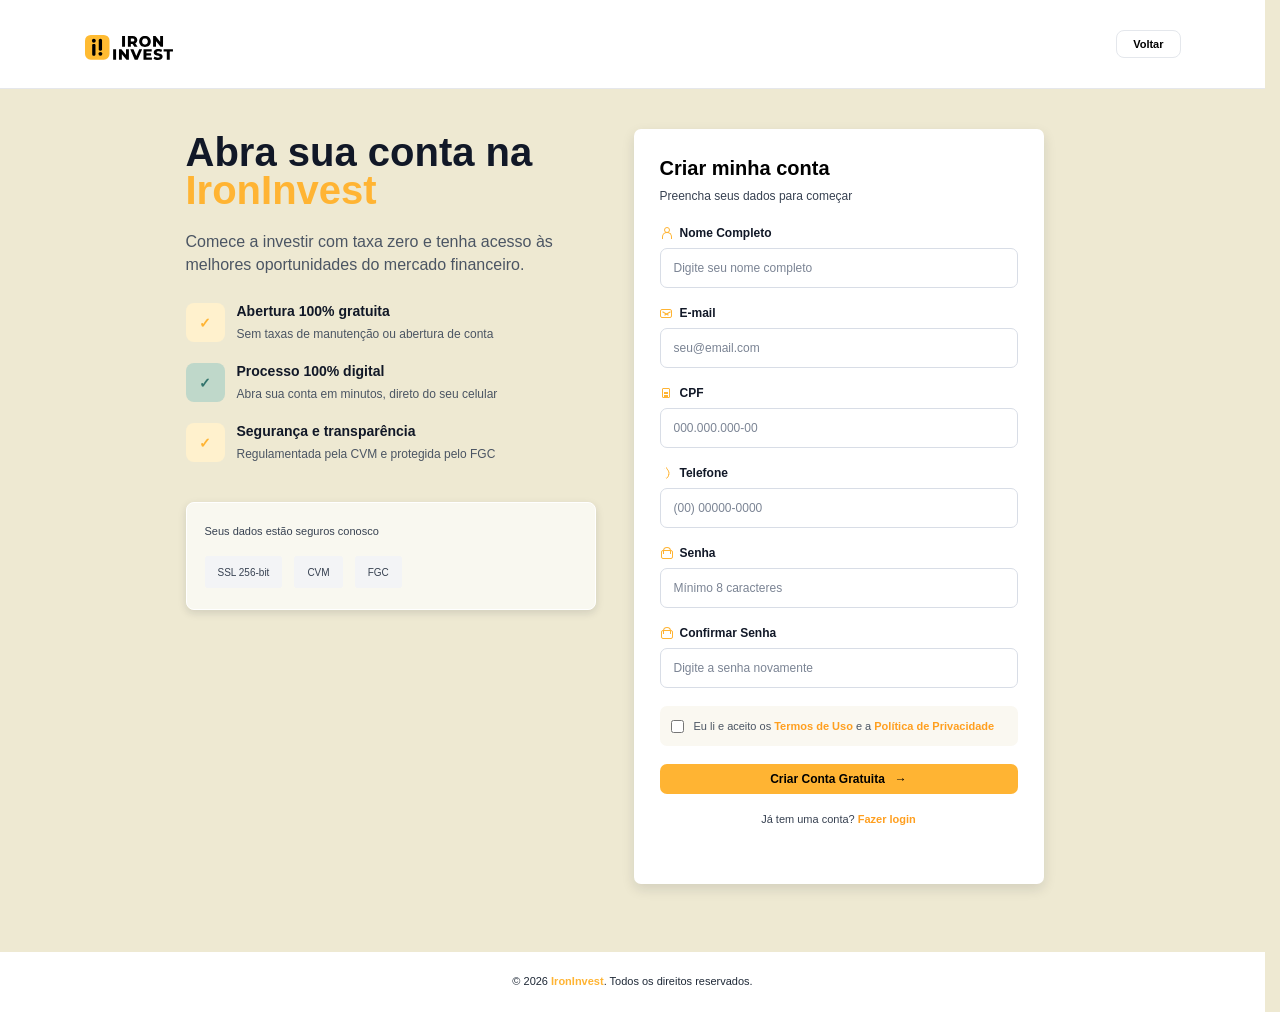
==== commit d7a62f4b: "site final." ====
--- a/cadastro.html
+++ b/cadastro.html
@@ -19,7 +19,7 @@
     <header class="cadastro-header">
         <div class="container cadastro-header-container">
             <a href="index.html" class="logo-link">
-                <img src="assets/img/iron 300x80.png" alt="Logo IronInvest" class="logo" width="90" height="24" decoding="async">
+                <img src="assets/img/Iron_logo.svg" alt="Logo IronInvest" class="logo" width="90" height="34" decoding="async">
             </a>
 
             <a class="cadastro-voltar" href="index.html">Voltar</a>
--- a/assets/css/style.css
+++ b/assets/css/style.css
@@ -137,9 +137,13 @@
 
 .logo {
     display: block;
-    height: 24px;
+    height: auto;
     max-width: none;
     width: 90px;
+}
+
+html[data-theme="dark"] .logo {
+    content: url("../img/iron_Tema_white.svg");
 }
 
 .nav {
@@ -6975,6 +6979,23 @@
     background: #e6a629;
 }
 
+.newsletter-form .newsletter-status {
+    color: #ffffff;
+    font-size: 12px;
+    font-weight: 700;
+    grid-column: 1 / -1;
+    line-height: 1.35;
+    min-height: 16px;
+    opacity: 0;
+    transform: translateY(-3px);
+    transition: opacity 0.3s ease, transform 0.3s ease;
+}
+
+.newsletter-form .newsletter-status.newsletter-status-visivel {
+    opacity: 1;
+    transform: translateY(0);
+}
+
 .footer-links {
     border-top: 1px solid #2b2b2b;
     display: grid;
@@ -7196,15 +7217,6 @@
 html[data-theme="dark"] .menu.open {
     background: #0a0f15;
     border-color: #253041;
-}
-
-html[data-theme="dark"] .logo-link {
-    background: #ffffff;
-    border-radius: 7px;
-    margin-bottom: -5px;
-    margin-left: -7px;
-    margin-top: -5px;
-    padding: 5px 7px;
 }
 
 html[data-theme="dark"] .menu a,
